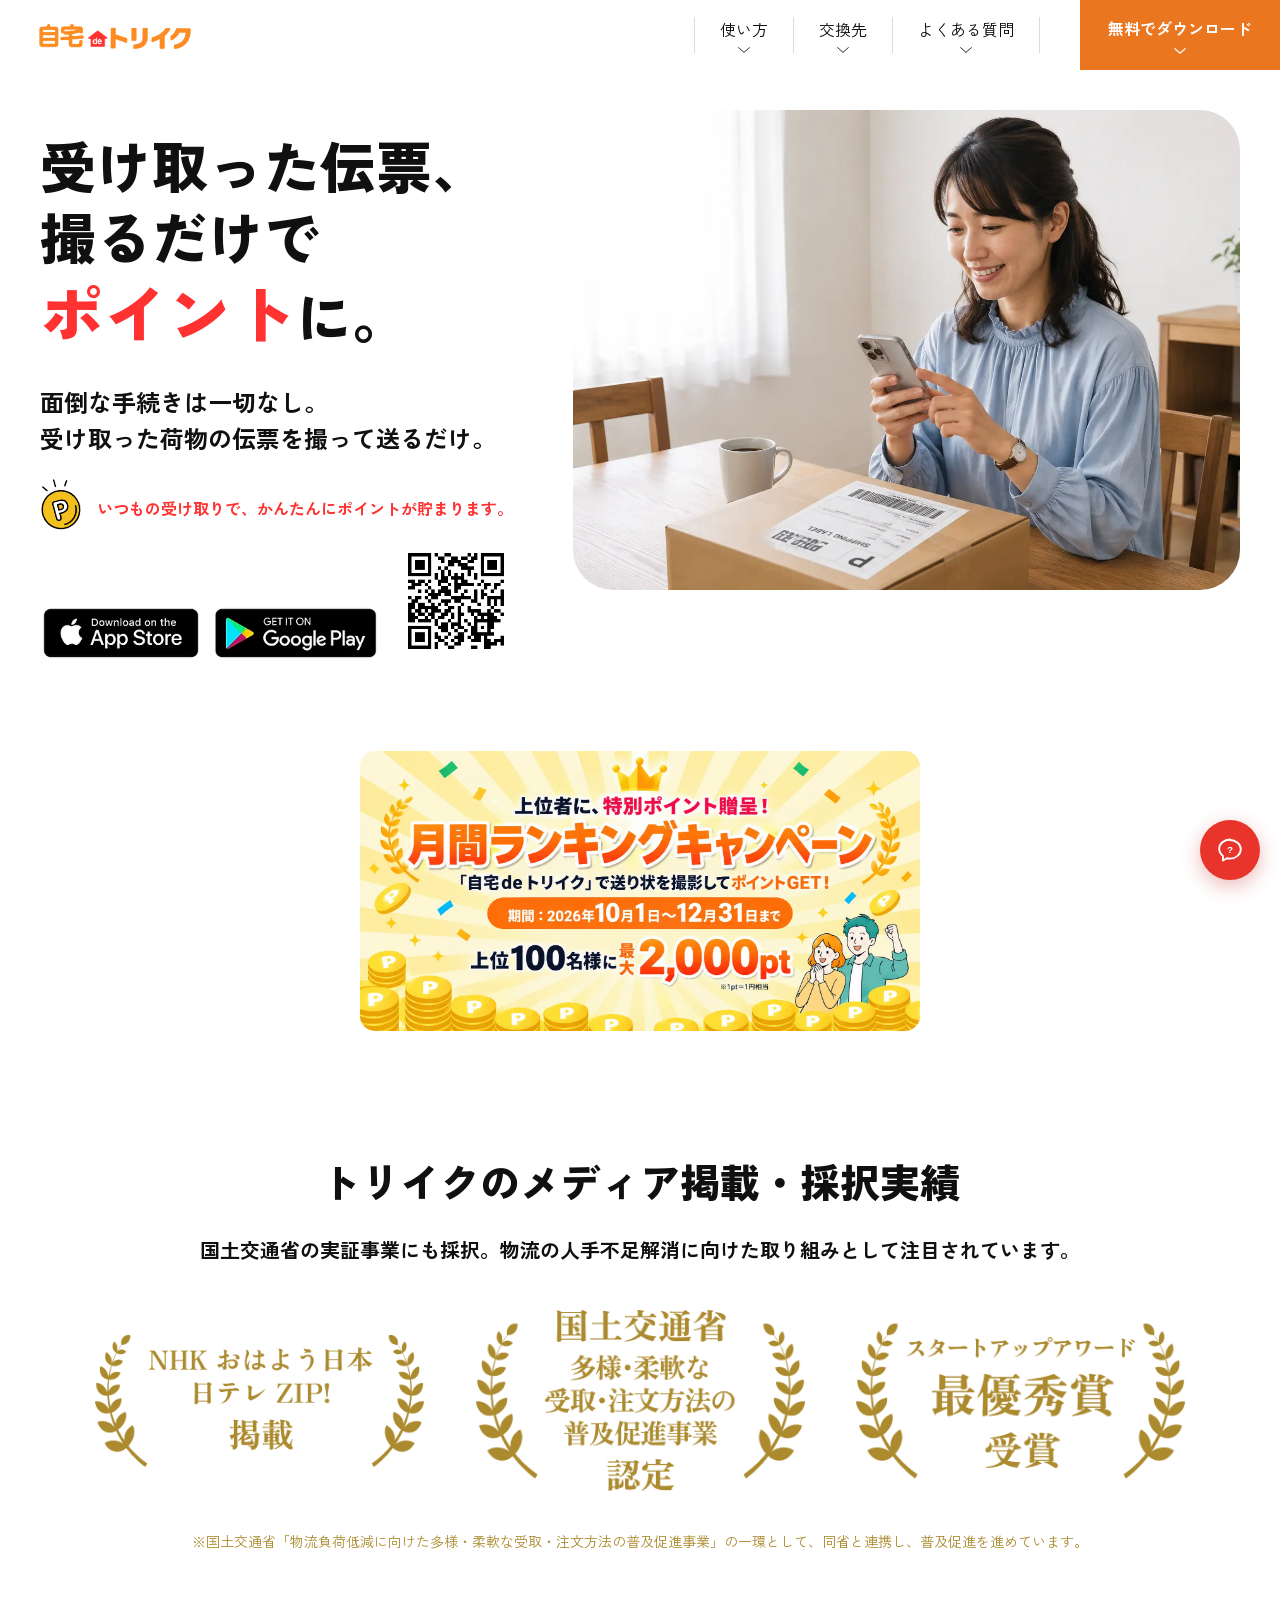
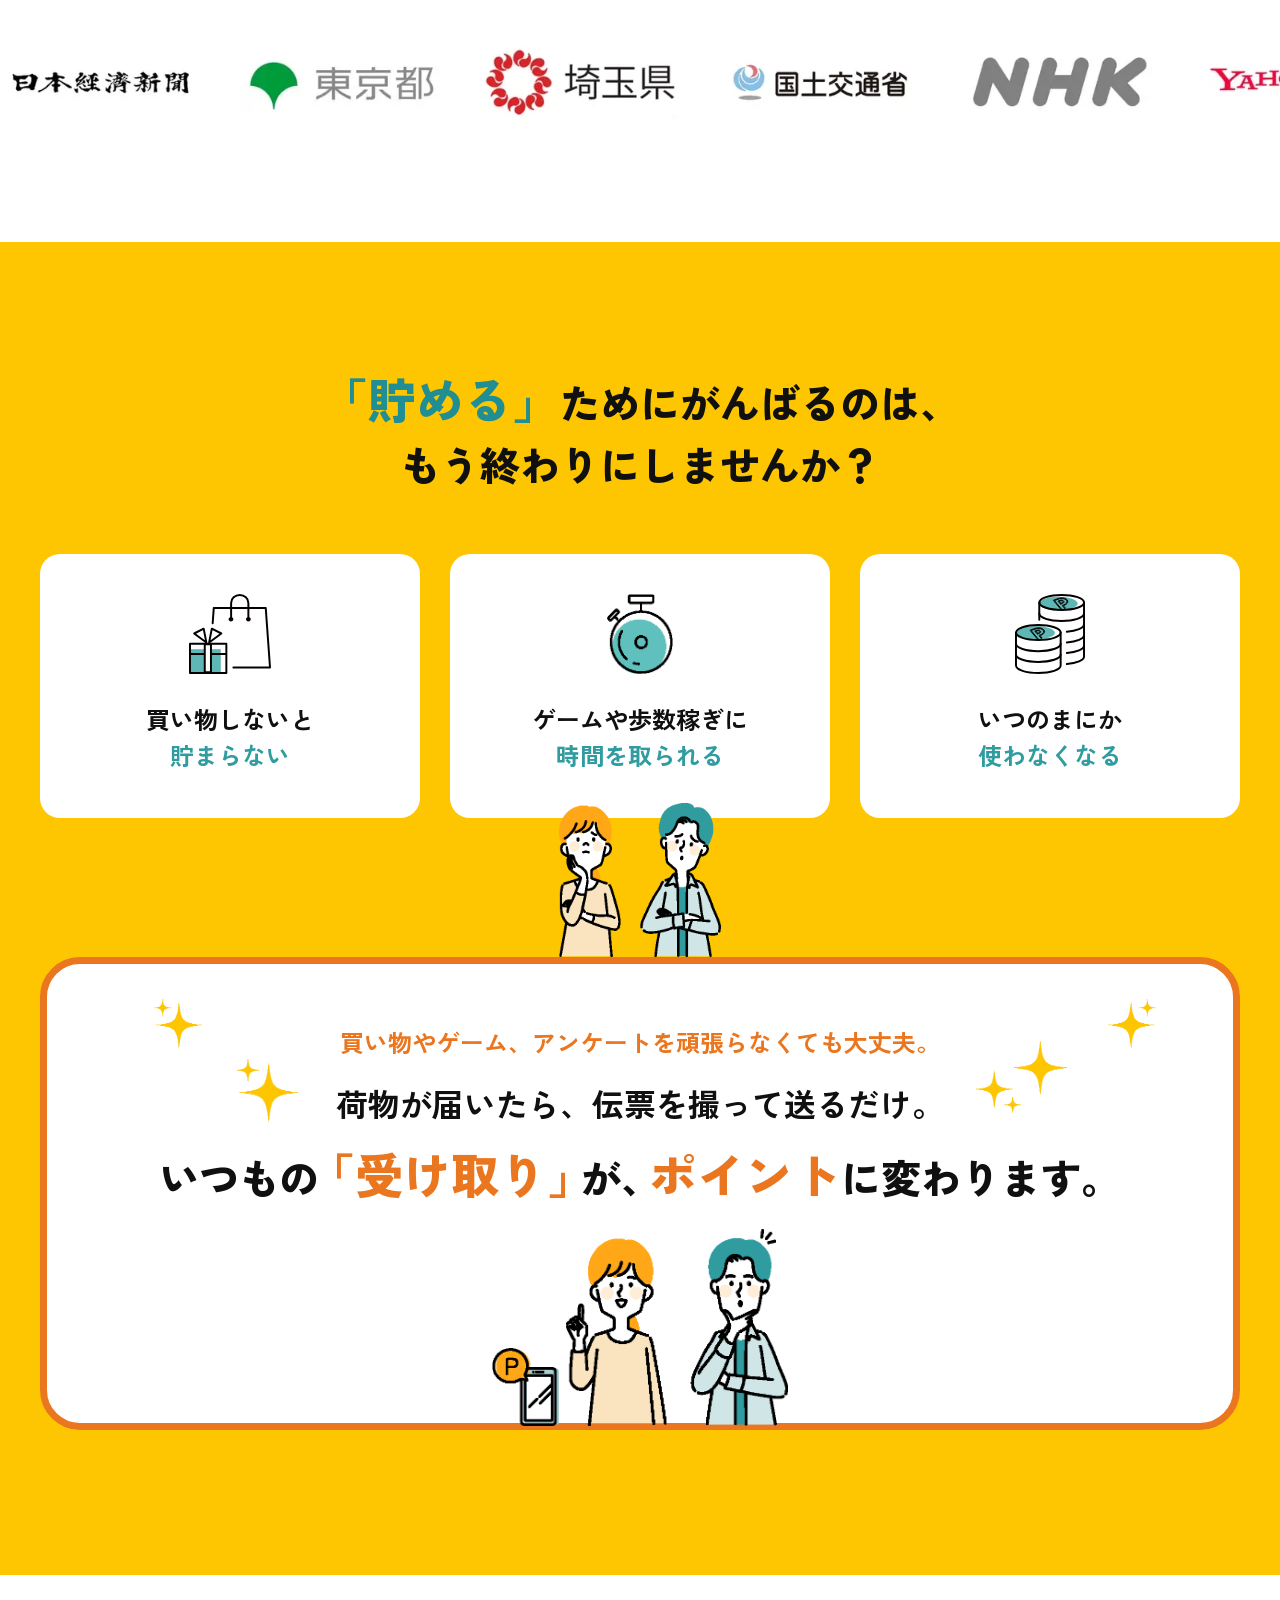
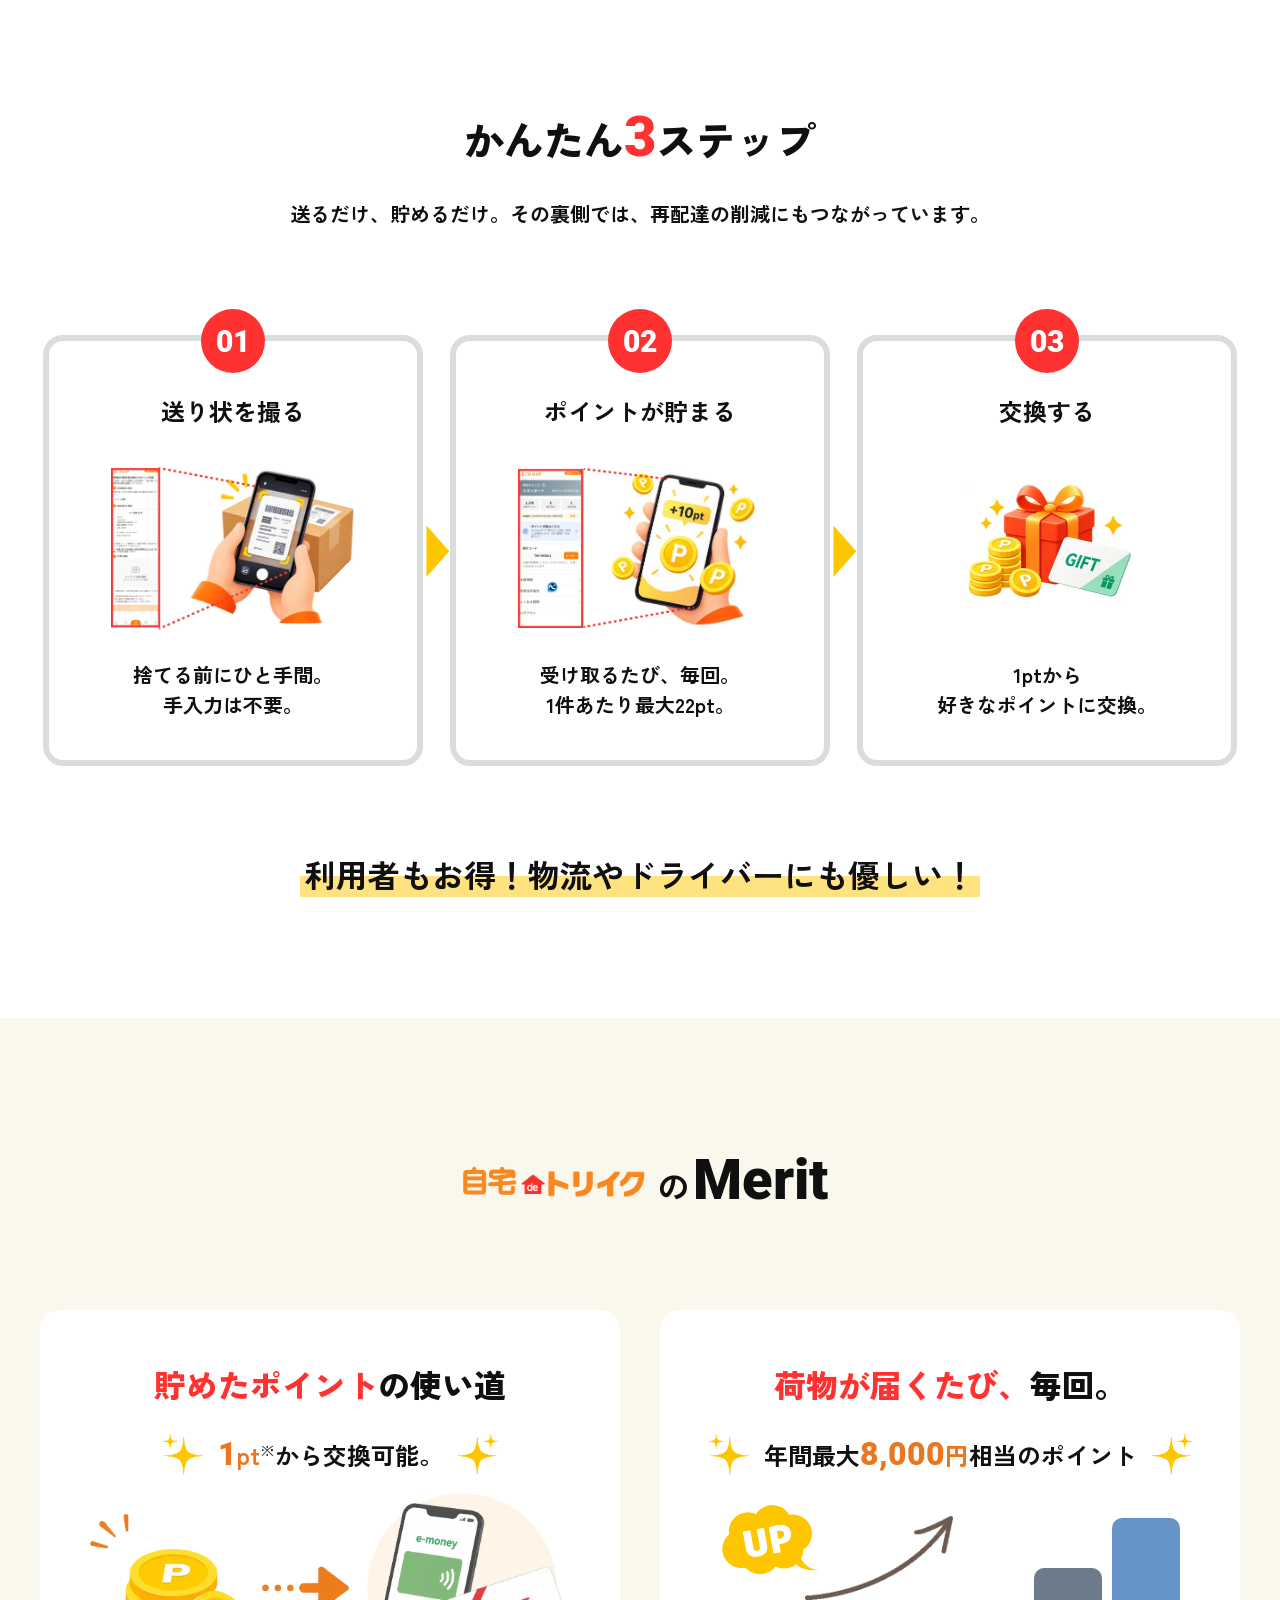
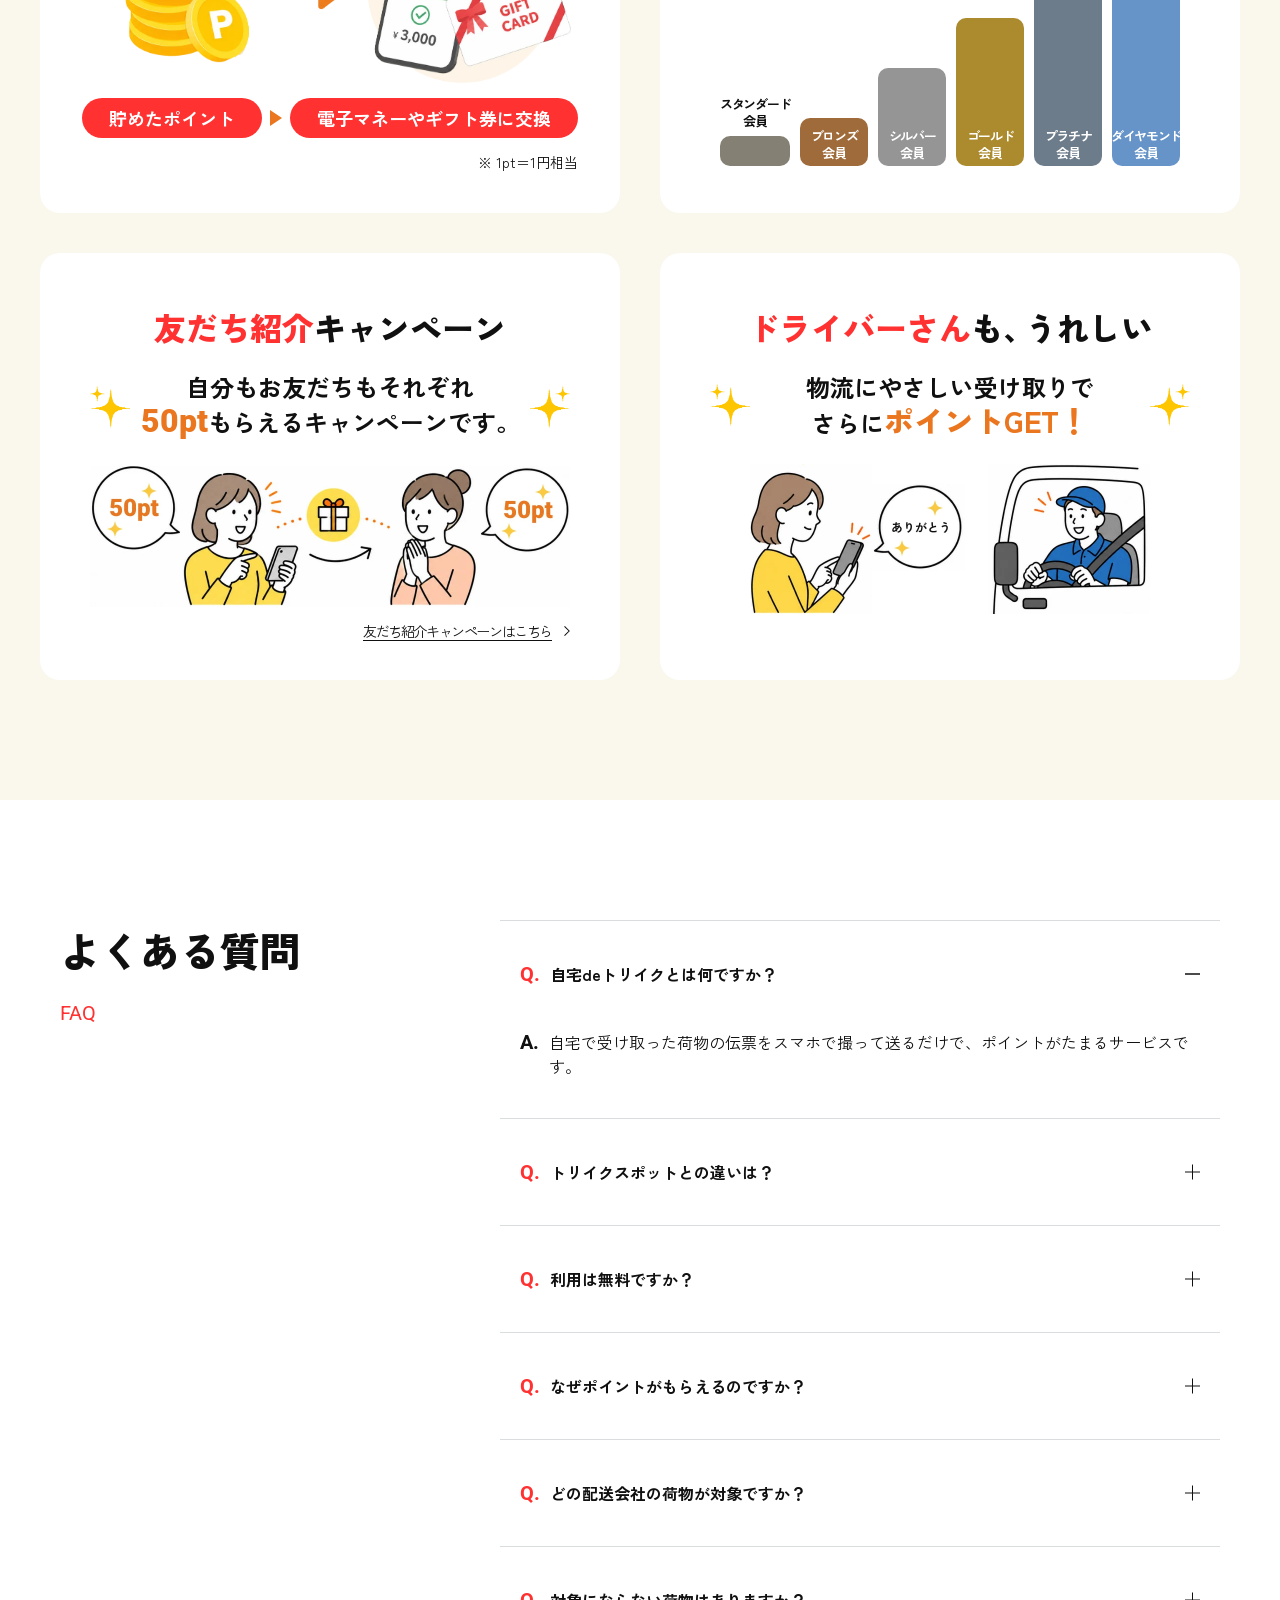
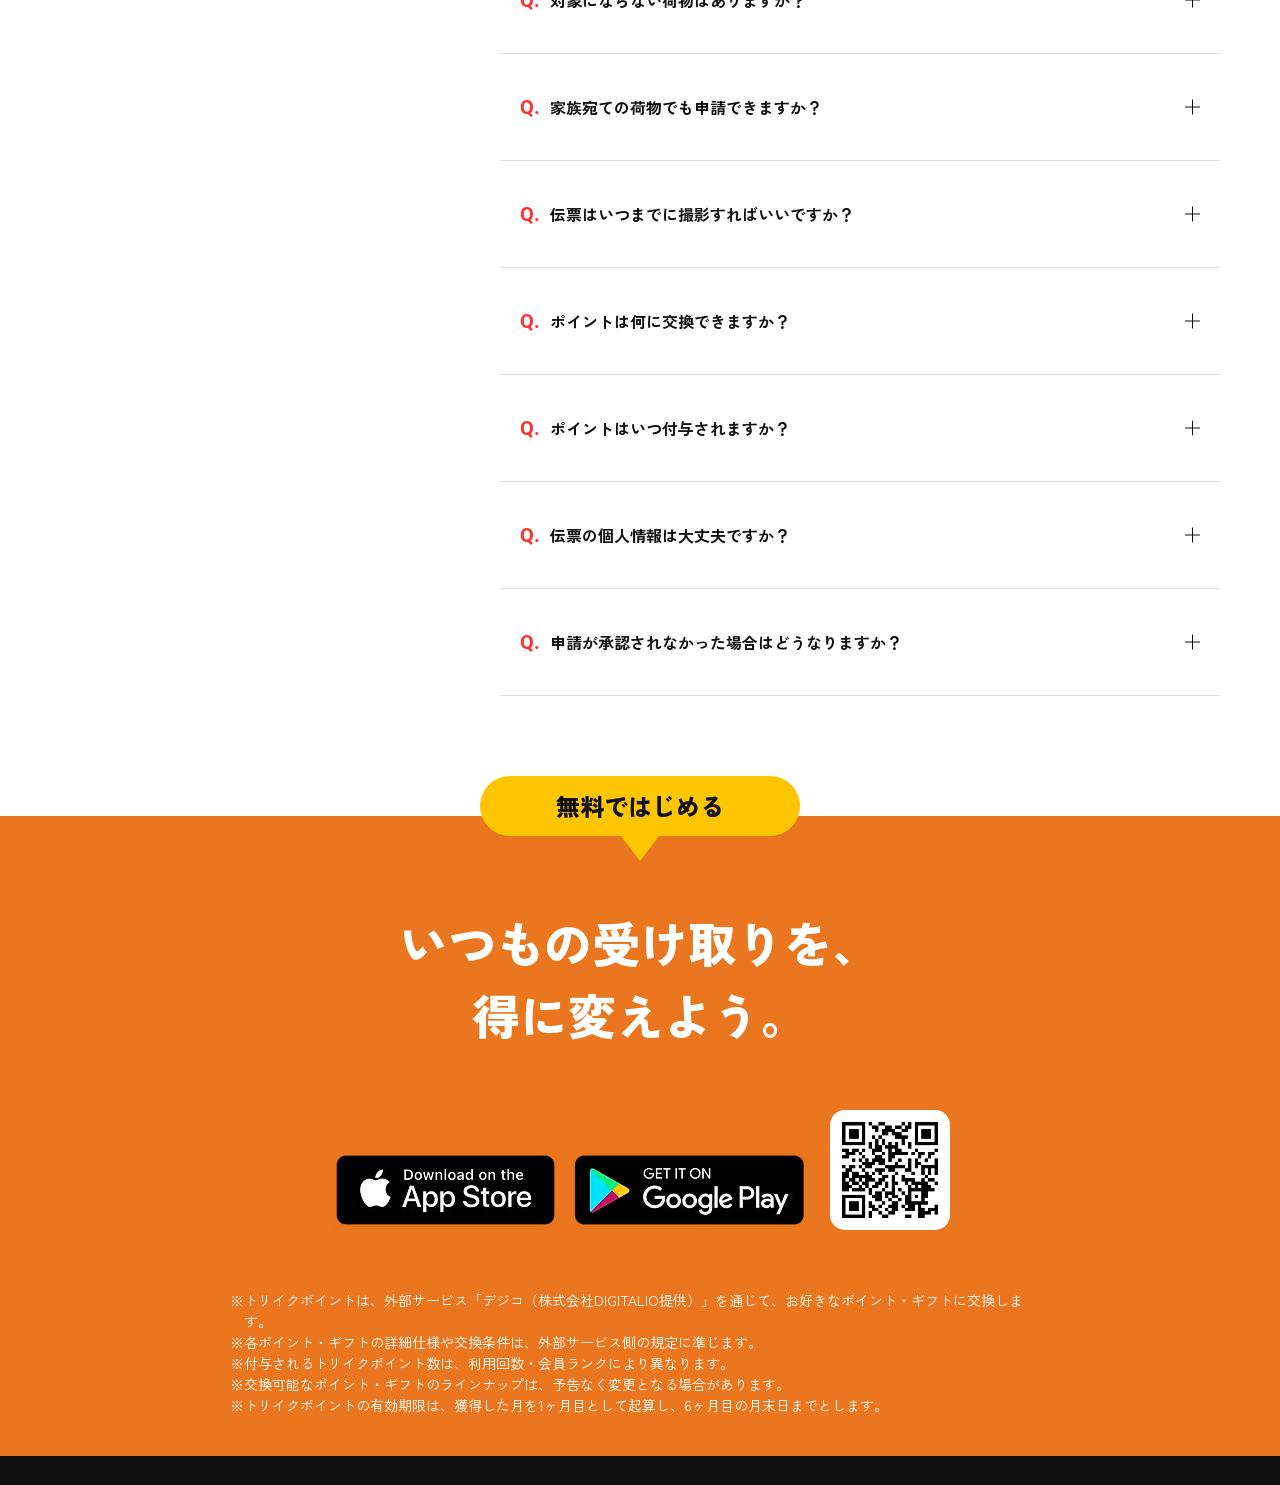
==== 1.html @ 6bec9dad "インフルエンサー施策用にサービスサイトを複製（/home/1〜4、ストアリンクのみ差し替え） - 1.html〜4.html は index.html のコピー - App Store: ct=202" ====
<!DOCTYPE html>
<html lang="ja">
<head>
  <meta charset="UTF-8">
  <meta name="viewport" content="width=device-width, initial-scale=1.0">
  <title>トリイク｜受け取った伝票、撮るだけでポイントに。</title>
  <meta name="description" content="面倒な手続きは一切なし。受け取った荷物の伝票を撮って送るだけで、かんたんにポイントが貯まります。国土交通省の実証事業にも採択された、いつもの受け取りをポイントに変えるサービスです。">
  <link rel="canonical" href="https://toriiku-jp.com/home/">
  <link rel="icon" type="image/webp" href="img/favicon.webp">
  <link rel="apple-touch-icon" href="img/favicon.webp">
  <meta name="theme-color" content="#ea761f">
  <meta property="og:type" content="website">
  <meta property="og:site_name" content="トリイク">
  <meta property="og:locale" content="ja_JP">
  <meta property="og:url" content="https://toriiku-jp.com/home/">
  <meta property="og:title" content="トリイク｜受け取った伝票、撮るだけでポイントに。">
  <meta property="og:description" content="面倒な手続きは一切なし。受け取った荷物の伝票を撮って送るだけで、かんたんにポイントが貯まります。">
  <meta property="og:image" content="https://toriiku-jp.com/home/img/favicon.webp">
  <meta property="og:image:alt" content="トリイク｜受け取った伝票、撮るだけでポイントに。">
  <meta name="twitter:card" content="summary_large_image">
  <meta name="twitter:title" content="トリイク｜受け取った伝票、撮るだけでポイントに。">
  <meta name="twitter:description" content="面倒な手続きは一切なし。受け取った荷物の伝票を撮って送るだけで、かんたんにポイントが貯まります。">
  <meta name="twitter:image" content="https://toriiku-jp.com/home/img/favicon.webp">
  <link rel="preconnect" href="https://fonts.googleapis.com">
  <link rel="preconnect" href="https://fonts.gstatic.com" crossorigin>
  <link href="https://fonts.googleapis.com/css2?family=Zen+Kaku+Gothic+New:wght@400;500;700;900&family=Zen+Antique&family=Roboto:wght@400;700;900&display=swap" rel="stylesheet">
  <link rel="stylesheet" href="css/style.css?v=20260915">

  <!-- Google tag (gtag.js) -->
  <script async src="https://www.googletagmanager.com/gtag/js?id=G-HXXWY95RTQ"></script>
  <script>
    window.dataLayer = window.dataLayer || [];
    function gtag(){dataLayer.push(arguments);}
    gtag('js', new Date());
    gtag('config', 'G-HXXWY95RTQ');
  </script>

  <!-- Microsoft Clarity -->
  <script type="text/javascript">
    (function(c,l,a,r,i,t,y){
        c[a]=c[a]||function(){(c[a].q=c[a].q||[]).push(arguments)};
        t=l.createElement(r);t.async=1;t.src="https://www.clarity.ms/tag/"+i;
        y=l.getElementsByTagName(r)[0];y.parentNode.insertBefore(t,y);
    })(window, document, "clarity", "script", "ylfbpdaoep");
</script>
</head>
<body>
<div class="device">

  <!-- ヘッダー -->
  <header class="header">
    <div class="header__inner">
      <h1 class="header__logo">
        <a href="#"><img src="img/logo.webp" alt="自宅deトリイク" width="168" height="50"></a>
      </h1>
      <nav class="header__nav">
        <ul class="header__menu">
          <li><a href="#steps">使い方<img src="img/chevron-down.svg" alt="" width="12" height="6"></a></li>
          <li><a href="#point">交換先<img src="img/chevron-down.svg" alt="" width="12" height="6"></a></li>
          <li><a href="#faq">よくある質問<img src="img/chevron-down.svg" alt="" width="12" height="6"></a></li>
        </ul>
      </nav>
      <a href="#cta" class="header__dl">
        <span>無料でダウンロード</span>
        <img src="img/arrow-down.svg" alt="" width="12" height="6">
      </a>
    </div>
  </header>

  <main>
    <!-- メインビジュアル -->
    <section class="hero">
      <div class="hero__content">
        <p class="hero__title">
          <span class="hero__title-line">受け取った伝票、</span>
          <span class="hero__title-line">撮るだけで</span><span class="hero__title-line"><em>ポイント</em>に。</span>
        </p>
        <p class="hero__desc">面倒な手続きは一切なし。<br>受け取った荷物の伝票を撮って送るだけ。</p>
        <p class="hero__note">
          <img src="img/deco-denpyo.webp" alt="" class="hero__note-icon" width="39" height="50">
          いつもの受け取りで、<br class="sp-only">かんたんにポイントが貯まります。
        </p>
        <p class="hero__cta-sp">無料ではじめる</p>
        <div class="hero__badges">
          <a href="https://apps.apple.com/app/apple-store/id6785268481?pt=129075299&amp;ct=202609_12&amp;mt=8" target="_blank" rel="noopener"><img src="img/badge-appstore.webp" alt="Download on the App Store" width="171" height="60"></a>
          <a href="https://play.google.com/store/apps/details?id=com.toriiku.app&amp;utm_source=ctd&amp;utm_medium=flyer&amp;utm_campaign=202609_12" target="_blank" rel="noopener"><img src="img/badge-googleplay.webp" alt="GET IT ON Google Play" width="177" height="60"></a>
          <div class="hero__qr">
            <img src="img/qr.webp" alt="アプリダウンロード用QRコード" width="100" height="100">
          </div>
        </div>
      </div>
      <div class="hero__image">
        <img src="img/hero.webp" alt="荷物を受け取りスマホで伝票を撮影する女性">
      </div>
    </section>

    <!-- メディア掲載・採択実績 -->
    <section class="media">
      <div class="media__banners">
        <a href="https://toriiku-cp.com/" target="_blank" rel="noopener" class="media__banner">
          <img src="img/banner-cp2.webp?v=20261002" alt="月間ランキングキャンペーン 「自宅deトリイク」で送り状を撮影してポイントGET！ 上位100名様に最大2,000pt 期間：2026年10月1日〜12月31日まで" width="560" height="280">
        </a>
      </div>

      <h2 class="media__title">トリイクの<br class="sp-only">メディア掲載・採択実績</h2>
      <p class="media__lead">国土交通省の実証事業にも採択。<br class="sp-only">物流の人手不足解消に向けた取り組みとして<br class="sp-only">注目されています。</p>
      <div class="media__awards">
        <picture class="award-img award-img--nhk">
          <source media="(max-width: 1099px)" srcset="img/award-sp-nhk.webp">
          <img loading="lazy" decoding="async" src="img/award-pc-nhk.webp" alt="NHK おはよう日本・日テレ ZIP! 掲載" width="329" height="120">
        </picture>
        <picture class="award-img award-img--mlit">
          <source media="(max-width: 1099px)" srcset="img/award-sp-mlit.webp">
          <img loading="lazy" decoding="async" src="img/award-pc-mlit.webp" alt="国土交通省 多様・柔軟な受取・注文方法の普及促進事業 認定" width="329" height="131">
        </picture>
        <picture class="award-img award-img--startup">
          <source media="(max-width: 1099px)" srcset="img/award-sp-startup.webp">
          <img loading="lazy" decoding="async" src="img/award-pc-startup.webp" alt="スタートアップアワード 最優秀賞 受賞" width="329" height="120">
        </picture>
      </div>
      <p class="media__caption">※国土交通省「物流負荷低減に向けた多様・柔軟な<br class="sp-only">受取・注文方法の普及促進事業」の一環として、<br class="sp-only">同省と連携し、普及促進を進めています。</p>
      <div class="media__marquee">
        <ul class="media__logos">
          <li><img loading="lazy" decoding="async" src="img/media-lp.webp" alt="メディアロゴ" width="200" height="120"></li>
          <li><img loading="lazy" decoding="async" src="img/media-1.webp" alt="メディアロゴ" width="200" height="120"></li>
          <li><img loading="lazy" decoding="async" src="img/media-2.webp" alt="メディアロゴ" width="200" height="120"></li>
          <li><img loading="lazy" decoding="async" src="img/media-4.webp" alt="メディアロゴ" width="200" height="120"></li>
          <li><img loading="lazy" decoding="async" src="img/media-8.webp" alt="メディアロゴ" width="200" height="120"></li>
          <li><img loading="lazy" decoding="async" src="img/media-9.webp" alt="メディアロゴ" width="200" height="120"></li>
          <li><img loading="lazy" decoding="async" src="img/media-10.webp" alt="メディアロゴ" width="200" height="120"></li>
          <li aria-hidden="true"><img loading="lazy" decoding="async" src="img/media-lp.webp" alt="" width="200" height="120"></li>
          <li aria-hidden="true"><img loading="lazy" decoding="async" src="img/media-1.webp" alt="" width="200" height="120"></li>
          <li aria-hidden="true"><img loading="lazy" decoding="async" src="img/media-2.webp" alt="" width="200" height="120"></li>
          <li aria-hidden="true"><img loading="lazy" decoding="async" src="img/media-4.webp" alt="" width="200" height="120"></li>
          <li aria-hidden="true"><img loading="lazy" decoding="async" src="img/media-8.webp" alt="" width="200" height="120"></li>
          <li aria-hidden="true"><img loading="lazy" decoding="async" src="img/media-9.webp" alt="" width="200" height="120"></li>
          <li aria-hidden="true"><img loading="lazy" decoding="async" src="img/media-10.webp" alt="" width="200" height="120"></li>
        </ul>
      </div>
    </section>

    <!-- 課題提起 -->
    <section class="problem">
      <h2 class="problem__title"><em>「貯める」</em>ために<br class="sp-only">がんばるのは、<br>もう終わりにしませんか？</h2>
      <div class="problem__cards">
        <div class="problem-card">
          <div class="problem-card__icon"><img loading="lazy" decoding="async" src="img/icon-shopping.svg" alt="" width="81" height="79"></div>
          <p class="problem-card__text">買い物しないと<br><em>貯まらない</em></p>
        </div>
        <div class="problem-card">
          <div class="problem-card__icon"><img loading="lazy" decoding="async" src="img/icon-timer.webp" alt="" width="67" height="80"></div>
          <p class="problem-card__text">ゲームや歩数稼ぎに<br><em>時間を取られる</em></p>
        </div>
        <div class="problem-card">
          <div class="problem-card__icon"><img loading="lazy" decoding="async" src="img/icon-coins.svg" alt="" width="69" height="79"></div>
          <p class="problem-card__text">いつのまにか<br class="pc-only"><em>使わなくなる</em></p>
        </div>
      </div>
      <div class="problem__deco"><img loading="lazy" decoding="async" src="img/deco-phone.webp" alt="" width="162" height="135"></div>
      <div class="problem__answer">
        <img loading="lazy" decoding="async" src="img/sparkle-1.webp" alt="" class="problem__sparkle problem__sparkle--tl" width="48" height="49">
        <img loading="lazy" decoding="async" src="img/sparkle-1.webp" alt="" class="problem__sparkle problem__sparkle--tr" width="48" height="49">
        <img loading="lazy" decoding="async" src="img/sparkle-1.webp" alt="" class="problem__sparkle problem__sparkle--bl" width="61" height="63">
        <img loading="lazy" decoding="async" src="img/sparkle-2.webp" alt="" class="problem__sparkle problem__sparkle--br" width="91" height="72">
        <p class="problem__answer-lead">買い物やゲーム、アンケートを<br class="sp-only">頑張らなくても大丈夫。</p>
        <p class="problem__answer-sub">荷物が届いたら、<br class="sp-only">伝票を撮って送るだけ。</p>
        <p class="problem__answer-main">いつも<span class="tight">の</span><em>「受け取り<span class="tight">」</span></em>が<span class="tight">、</span><br class="sp-only"><em>ポイント</em>に変わります。</p>
        <div class="problem__answer-chars">
          <img loading="lazy" decoding="async" src="img/char-small.webp" alt="" width="67" height="79">
          <img loading="lazy" decoding="async" src="img/char-couple.webp" alt="スマホでポイントを確認する二人" width="222" height="180">
        </div>
      </div>
    </section>

    <!-- かんたん3ステップ -->
    <section class="steps" id="steps">
      <h2 class="steps__title">かんたん<em>3</em>ステップ</h2>
      <p class="steps__lead">送るだけ、貯めるだけ。<br class="sp-only">その裏側では、再配達の削減にもつながっています。</p>
      <div class="steps__list">
        <div class="step">
          <div class="step__num"><img loading="lazy" decoding="async" src="img/step-circle.svg" alt="" width="64" height="64"><span>01</span></div>
          <h3 class="step__title">送り状を撮る</h3>
          <div class="step__visual">
            <img loading="lazy" decoding="async" src="img/step-visual-1.webp" alt="送り状をスマホで撮影し、伝票提出画面へ送信" width="245" height="163">
          </div>
          <p class="step__caption">捨てる前にひと手間。<br class="pc-only">手入力は不要。</p>
        </div>
        <div class="steps__arrow"><img loading="lazy" decoding="async" src="img/arrow-tri-1.svg" alt="" width="60" height="30"></div>
        <div class="step">
          <div class="step__num"><img loading="lazy" decoding="async" src="img/step-circle.svg" alt="" width="64" height="64"><span>02</span></div>
          <h3 class="step__title">ポイントが貯まる</h3>
          <div class="step__visual">
            <img loading="lazy" decoding="async" src="img/step-visual-2.webp" alt="マイページでポイントが貯まるアプリ画面" width="245" height="160">
          </div>
          <p class="step__caption">受け取るたび、毎回。<br class="pc-only">1件あたり最大22pt。</p>
        </div>
        <div class="steps__arrow"><img loading="lazy" decoding="async" src="img/arrow-tri-2.svg" alt="" width="60" height="30"></div>
        <div class="step">
          <div class="step__num"><img loading="lazy" decoding="async" src="img/step-circle.svg" alt="" width="64" height="64"><span>03</span></div>
          <h3 class="step__title">交換する</h3>
          <div class="step__visual">
            <img loading="lazy" decoding="async" src="img/step-visual-3.webp" alt="ギフトやポイントに交換" width="169" height="160">
          </div>
          <p class="step__caption">1ptから<br class="pc-only">好きなポイントに交換。</p>
        </div>
      </div>
      <p class="steps__message"><span class="marker">利用者もお得！<br class="sp-only">物流やドライバーにも優しい！</span></p>
    </section>

    <!-- Merit -->
    <section class="merit" id="point">
      <h2 class="merit__title">
        <img loading="lazy" decoding="async" src="img/logo.webp" alt="自宅deトリイク" class="merit__logo">
        <span class="merit__no">の</span>
        <span class="merit__en">Merit</span>
      </h2>
      <div class="merit__cards">
        <div class="merit-card merit-card--use">
          <h3 class="merit-card__title"><span class="merit-card__em">貯めたポイント</span>の使い道</h3>
          <p class="merit-card__sub">
            <img loading="lazy" decoding="async" src="img/sparkle-1.webp" alt="" class="merit-card__sparkle" width="40" height="41">
            <span class="merit-card__sub-text"><span class="merit-card__key"><span class="num">1</span>pt</span><sup>※</sup>から交換可能。</span>
            <img loading="lazy" decoding="async" src="img/sparkle-1.webp" alt="" class="merit-card__sparkle merit-card__sparkle--flip" width="40" height="41">
          </p>
          <div class="merit-card__exchange"><img loading="lazy" decoding="async" src="img/point-exchange.webp" alt="貯めたポイントを各種ポイント・ギフトに交換"></div>
          <div class="merit-card__flow-wrap">
            <div class="merit-card__flow">
              <span class="merit-card__pill">貯めたポイント</span>
              <span class="merit-card__tri" aria-hidden="true"></span>
              <span class="merit-card__pill">電子マネーやギフト券に交換</span>
            </div>
            <p class="merit-card__note">※ 1pt＝1円相当</p>
          </div>
        </div>
        <div class="merit-card merit-card--rank">
          <h3 class="merit-card__title"><span class="merit-card__em">荷物が届くたび、</span>毎回。</h3>
          <p class="merit-card__sub">
            <img loading="lazy" decoding="async" src="img/sparkle-1.webp" alt="" class="merit-card__sparkle" width="40" height="41">
            <span class="merit-card__sub-text">年間<span class="merit-card__max">最大</span><span class="merit-card__key"><span class="num">8,000</span>円</span><br class="sp-only">相当のポイント</span>
            <img loading="lazy" decoding="async" src="img/sparkle-1.webp" alt="" class="merit-card__sparkle merit-card__sparkle--flip" width="40" height="41">
          </p>
          <div class="merit-card__chart">
            <img loading="lazy" decoding="async" src="img/merit-up.webp" alt="ポイントアップ" class="merit-card__up" width="98" height="72">
            <img loading="lazy" decoding="async" src="img/merit-arrow.webp" alt="" class="merit-card__uparrow" width="148" height="83">
            <div class="chart">
              <div class="chart__col">
                <span class="chart__label chart__label--out">スタンダード<br>会員</span>
                <div class="chart__bar" style="--h:1.875rem; --c:#858074;"></div>
              </div>
              <div class="chart__col">
                <div class="chart__bar" style="--h:3rem; --c:#9f6b3a;"><span class="chart__label">ブロンズ<br>会員</span></div>
              </div>
              <div class="chart__col">
                <div class="chart__bar" style="--h:6.125rem; --c:#959595;"><span class="chart__label">シルバー<br>会員</span></div>
              </div>
              <div class="chart__col">
                <div class="chart__bar" style="--h:9.25rem; --c:#ac8a2e;"><span class="chart__label">ゴールド<br>会員</span></div>
              </div>
              <div class="chart__col">
                <div class="chart__bar" style="--h:12.375rem; --c:#6d7c8a;"><span class="chart__label">プラチナ<br>会員</span></div>
              </div>
              <div class="chart__col">
                <div class="chart__bar" style="--h:15.5rem; --c:#6693c8;"><span class="chart__label">ダイヤ<br class="sp-only">モンド<br>会員</span></div>
              </div>
            </div>
          </div>
        </div>
        <div class="merit-card merit-card--friend" id="friend">
          <h3 class="merit-card__title"><span class="merit-card__em">友だち紹介</span>キャンペーン</h3>
          <p class="merit-card__sub merit-card__sub--lines">
            <img loading="lazy" decoding="async" src="img/sparkle-1.webp" alt="" class="merit-card__sparkle" width="40" height="41">
            <span class="merit-card__sub-text">自分もお友だちもそれぞれ<br><span class="merit-card__key num">50pt</span>もらえる<br class="sp-only">キャンペーンです。</span>
            <img loading="lazy" decoding="async" src="img/sparkle-1.webp" alt="" class="merit-card__sparkle merit-card__sparkle--flip" width="40" height="41">
          </p>
          <div class="merit-card__visual merit-card__visual--friend">
            <img loading="lazy" decoding="async" src="img/merit-friend.webp" alt="紹介した人も紹介された友だちも、それぞれ50ptもらえる" width="480" height="141">
          </div>
          <a href="https://toriiku-jp.com/home/friend.html" class="merit-card__link" target="_blank" rel="noopener">友だち紹介キャンペーンはこちら<img src="img/chevron-right.svg" alt="" class="merit-card__link-icon" width="6" height="10"></a>
        </div>
        <div class="merit-card merit-card--driver">
          <h3 class="merit-card__title"><span class="merit-card__em">ドライバーさん</span>も<span class="merit-card__tight">、</span>うれしい</h3>
          <p class="merit-card__sub merit-card__sub--lines">
            <img loading="lazy" decoding="async" src="img/sparkle-1.webp" alt="" class="merit-card__sparkle" width="40" height="41">
            <span class="merit-card__sub-text">物流にやさしい受け取りで<br>さらに<span class="merit-card__strong">ポイントGET！</span></span>
            <img loading="lazy" decoding="async" src="img/sparkle-1.webp" alt="" class="merit-card__sparkle merit-card__sparkle--flip" width="40" height="41">
          </p>
          <div class="merit-card__visual merit-card__visual--driver">
            <img loading="lazy" decoding="async" src="img/merit-driver-user.webp" alt="スマホで受け取り方法を選ぶ利用者" class="merit-card__driver-user" width="122" height="150">
            <img loading="lazy" decoding="async" src="img/merit-driver-thanks.webp" alt="ありがとう" class="merit-card__driver-thanks" width="94" height="87">
            <img loading="lazy" decoding="async" src="img/merit-driver.webp" alt="トラックを運転する笑顔のドライバー" class="merit-card__driver-truck" width="162" height="150">
          </div>
        </div>
      </div>
    </section>

    <!-- よくある質問 -->
    <section class="faq" id="faq">
      <div class="faq__inner">
        <div class="faq__heading">
          <h2 class="faq__title">よくある質問</h2>
          <p class="faq__en">FAQ</p>
        </div>
        <div class="faq__list">
          <div class="faq-item is-open">
            <button type="button" class="faq-item__q" aria-expanded="true">
              <span class="faq-item__mark">Q.</span>
              <span class="faq-item__text">自宅deトリイクとは何ですか？</span>
              <span class="faq-item__toggle" aria-hidden="true"></span>
            </button>
            <div class="faq-item__a">
              <div class="faq-item__a-inner">
                <span class="faq-item__mark faq-item__mark--a">A.</span>
                <p>自宅で受け取った荷物の伝票をスマホで撮って送るだけで、ポイントがたまるサービスです。</p>
              </div>
            </div>
          </div>
          <div class="faq-item">
            <button type="button" class="faq-item__q" aria-expanded="false">
              <span class="faq-item__mark">Q.</span>
              <span class="faq-item__text">トリイクスポットとの違いは？</span>
              <span class="faq-item__toggle" aria-hidden="true"></span>
            </button>
            <div class="faq-item__a">
              <div class="faq-item__a-inner">
                <span class="faq-item__mark faq-item__mark--a">A.</span>
                <p>トリイクスポットは指定の拠点で荷物を受け取るサービス、自宅deトリイクはご自宅で受け取ればOKのサービスです。</p>
              </div>
            </div>
          </div>
          <div class="faq-item">
            <button type="button" class="faq-item__q" aria-expanded="false">
              <span class="faq-item__mark">Q.</span>
              <span class="faq-item__text">利用は無料ですか？</span>
              <span class="faq-item__toggle" aria-hidden="true"></span>
            </button>
            <div class="faq-item__a">
              <div class="faq-item__a-inner">
                <span class="faq-item__mark faq-item__mark--a">A.</span>
                <p>無料でご利用いただけます（通信費のみお客様のご負担となります）。</p>
              </div>
            </div>
          </div>
          <div class="faq-item">
            <button type="button" class="faq-item__q" aria-expanded="false">
              <span class="faq-item__mark">Q.</span>
              <span class="faq-item__text">なぜポイントがもらえるのですか？</span>
              <span class="faq-item__toggle" aria-hidden="true"></span>
            </button>
            <div class="faq-item__a">
              <div class="faq-item__a-inner">
                <span class="faq-item__mark faq-item__mark--a">A.</span>
                <p>国土交通省採択事業「物流負荷低減に向けた多様・柔軟な受取り方法普及促進事業」の一環として、物流の負荷低減にご協力いただいたお礼にポイントを還元しています。</p>
              </div>
            </div>
          </div>
          <div class="faq-item">
            <button type="button" class="faq-item__q" aria-expanded="false">
              <span class="faq-item__mark">Q.</span>
              <span class="faq-item__text">どの配送会社の荷物が対象ですか？</span>
              <span class="faq-item__toggle" aria-hidden="true"></span>
            </button>
            <div class="faq-item__a">
              <div class="faq-item__a-inner">
                <span class="faq-item__mark faq-item__mark--a">A.</span>
                <p>すべての配送会社の荷物が対象です。</p>
              </div>
            </div>
          </div>
          <div class="faq-item">
            <button type="button" class="faq-item__q" aria-expanded="false">
              <span class="faq-item__mark">Q.</span>
              <span class="faq-item__text">対象にならない荷物はありますか？</span>
              <span class="faq-item__toggle" aria-hidden="true"></span>
            </button>
            <div class="faq-item__a">
              <div class="faq-item__a-inner">
                <span class="faq-item__mark faq-item__mark--a">A.</span>
                <p>書状・はがき・小包などの「郵便物」は対象外です。<br>ポスト投函の「宅配便（ネコポスなど）荷物」で伝票が貼付されているものであれば、ご提出いただけます。<br>（伝票（送り状・宛名ラベル）がお手元に残らないものも、対象外です。）</p>
              </div>
            </div>
          </div>
          <div class="faq-item">
            <button type="button" class="faq-item__q" aria-expanded="false">
              <span class="faq-item__mark">Q.</span>
              <span class="faq-item__text">家族宛ての荷物でも申請できますか？</span>
              <span class="faq-item__toggle" aria-hidden="true"></span>
            </button>
            <div class="faq-item__a">
              <div class="faq-item__a-inner">
                <span class="faq-item__mark faq-item__mark--a">A.</span>
                <p>できません。提出いただいた伝票とご登録の会員情報を照合してポイントを付与するため、ご本人宛の荷物が対象です。</p>
              </div>
            </div>
          </div>
          <div class="faq-item">
            <button type="button" class="faq-item__q" aria-expanded="false">
              <span class="faq-item__mark">Q.</span>
              <span class="faq-item__text">伝票はいつまでに撮影すればいいですか？</span>
              <span class="faq-item__toggle" aria-hidden="true"></span>
            </button>
            <div class="faq-item__a">
              <div class="faq-item__a-inner">
                <span class="faq-item__mark faq-item__mark--a">A.</span>
                <p>荷物を受け取ったその日のうちに撮影・ご提出ください。</p>
              </div>
            </div>
          </div>
          <div class="faq-item">
            <button type="button" class="faq-item__q" aria-expanded="false">
              <span class="faq-item__mark">Q.</span>
              <span class="faq-item__text">ポイントは何に交換できますか？</span>
              <span class="faq-item__toggle" aria-hidden="true"></span>
            </button>
            <div class="faq-item__a">
              <div class="faq-item__a-inner">
                <span class="faq-item__mark faq-item__mark--a">A.</span>
                <p>日本国内の主要なポイント・ギフト券に交換できます。詳細は会員登録後のポイント画面でご確認できます。</p>
                <p class="faq-item__link"><a href="https://toriiku-jp.com/home/home_point.html">ポイントの詳細はこちら</a></p>
              </div>
            </div>
          </div>
          <div class="faq-item">
            <button type="button" class="faq-item__q" aria-expanded="false">
              <span class="faq-item__mark">Q.</span>
              <span class="faq-item__text">ポイントはいつ付与されますか？</span>
              <span class="faq-item__toggle" aria-hidden="true"></span>
            </button>
            <div class="faq-item__a">
              <div class="faq-item__a-inner">
                <span class="faq-item__mark faq-item__mark--a">A.</span>
                <p>ご利用受付から原則72時間以内に確定します。</p>
                <p class="faq-item__link"><a href="https://toriiku-jp.com/home/home_point.html">ポイントの詳細はこちら</a></p>
              </div>
            </div>
          </div>
          <div class="faq-item">
            <button type="button" class="faq-item__q" aria-expanded="false">
              <span class="faq-item__mark">Q.</span>
              <span class="faq-item__text">伝票の個人情報は大丈夫ですか？</span>
              <span class="faq-item__toggle" aria-hidden="true"></span>
            </button>
            <div class="faq-item__a">
              <div class="faq-item__a-inner">
                <span class="faq-item__mark faq-item__mark--a">A.</span>
                <p>提出いただいた伝票は、ご登録情報との照合およびポイント付与の確認のみに使用します。それ以外の目的では利用しません。詳しくは<a href="https://everywill-jp.com/privacy/" target="_blank" rel="noopener">プライバシーポリシー</a>をご覧ください。</p>
              </div>
            </div>
          </div>
          <div class="faq-item">
            <button type="button" class="faq-item__q" aria-expanded="false">
              <span class="faq-item__mark">Q.</span>
              <span class="faq-item__text">申請が承認されなかった場合はどうなりますか？</span>
              <span class="faq-item__toggle" aria-hidden="true"></span>
            </button>
            <div class="faq-item__a">
              <div class="faq-item__a-inner">
                <span class="faq-item__mark faq-item__mark--a">A.</span>
                <p>画像が不鮮明・情報が不足している場合は、LINEで再提出のご案内をお送りします。あらためてご提出いただければポイント付与の対象となります。</p>
              </div>
            </div>
          </div>
        </div>
      </div>
    </section>

    <!-- CTA -->
    <section class="cta" id="cta">
      <p class="cta__btn">無料ではじめる</p>
      <img loading="lazy" decoding="async" src="img/triangle-down.svg" alt="" class="cta__tri" width="40" height="30">
      <h2 class="cta__title">いつもの受け取りを、<br>得に変えよう。</h2>
      <div class="cta__badges">
        <a href="https://apps.apple.com/app/apple-store/id6785268481?pt=129075299&amp;ct=202609_12&amp;mt=8" target="_blank" rel="noopener"><img loading="lazy" decoding="async" src="img/badge-appstore.webp" alt="Download on the App Store" width="229" height="80"></a>
        <a href="https://play.google.com/store/apps/details?id=com.toriiku.app&amp;utm_source=ctd&amp;utm_medium=flyer&amp;utm_campaign=202609_12" target="_blank" rel="noopener"><img loading="lazy" decoding="async" src="img/badge-googleplay.webp" alt="GET IT ON Google Play" width="238" height="80"></a>
        <div class="cta__qr">
          <img loading="lazy" decoding="async" src="img/qr.webp" alt="アプリダウンロード用QRコード" width="100" height="100">
        </div>
      </div>
      <ul class="cta__notes">
        <li>※トリイクポイントは、外部サービス「デジコ（株式会社DIGITALIO提供）」を通じて、お好きなポイント・ギフトに交換します。</li>
        <li>※各ポイント・ギフトの詳細仕様や交換条件は、外部サービス側の規定に準じます。</li>
        <li>※付与されるトリイクポイント数は、利用回数・会員ランクにより異なります。</li>
        <li>※交換可能なポイント・ギフトのラインナップは、予告なく変更となる場合があります。</li>
        <li>※トリイクポイントの有効期限は、獲得した月を1ヶ月目として起算し、6ヶ月目の月末日までとします。</li>
      </ul>
    </section>
  </main>

  <!-- フッター -->
  <footer class="footer">
    <div class="footer__inner">
      <p class="footer__copy">&copy; Every WiLL Inc.</p>
      <ul class="footer__links">
        <li><a href="https://everywill-jp.com/" target="_blank" rel="noopener">運営会社</a></li>
        <li><a href="https://toriiku-jp.com/terms.html#home" target="_blank" rel="noopener">利用規約</a></li>
        <li><a href="https://everywill-jp.com/privacy/" target="_blank" rel="noopener">プライバシーポリシー</a></li>
        <li><a href="https://toriiku-jp.com/index.html" target="_blank" rel="noopener">トリイクスポット</a></li>
        <li><a href="https://everywill-jp.com/contact/" target="_blank" rel="noopener">お問い合わせ</a></li>
      </ul>
    </div>
  </footer>

</div><!-- /.device -->
  <script src="js/script.js"></script>
  <script src="js/jitaku-toriiku-chatbot.js" defer></script>
</body>
</html>
---- css/style.css ----
@charset "UTF-8";

/* ==========================================================================
   トリイク LP
   ========================================================================== */

:root {
  --color-key: #ea761f;      /* Key color */
  --color-accent: #ff3131;   /* Accent color */
  --color-yellow: #fdc601;   /* Accent color */
  --color-teal: #309ca0;     /* Accent color */
  --color-teal-dark: #208e92;
  --color-gold: #ac8a2e;
  --color-text: #101010;     /* text */
  --color-bg: #faf7ed;       /* Base color */
  --color-border: #dadddd;   /* Border */
  --font-base: "Zen Kaku Gothic New", "Hiragino Kaku Gothic ProN", sans-serif;
  --font-en: "Roboto", sans-serif;
  --font-serif: "Zen Antique", serif;
  --header-h: 4.375rem;
}

/* Reset ------------------------------------------------------------------ */
*,
*::before,
*::after {
  box-sizing: border-box;
  margin: 0;
  padding: 0;
}

html {
  scroll-behavior: smooth;
}

body {
  font-family: var(--font-base);
  color: var(--color-text);
  background: #fff;
  line-height: 1.5;
  -webkit-font-smoothing: antialiased;
}

img {
  max-width: 100%;
  height: auto;
  vertical-align: bottom;
}

ul,
ol {
  list-style: none;
}

a {
  color: inherit;
  text-decoration: none;
}

button {
  font: inherit;
  color: inherit;
  background: none;
  border: none;
  cursor: pointer;
}

em {
  font-style: normal;
}

sup {
  font-size: 0.58em;
  vertical-align: super;
  line-height: 1;
}

.sp-only {
  display: none;
}

[id] {
  scroll-margin-top: var(--header-h);
}

/* ==========================================================================
   デバイスラッパー（toriiku-jp.com方式）
   - 〜599px: SPレイアウト全幅
   - 600〜1099px: SPレイアウトを500px固定で中央寄せ、周囲に背景
   - 1100px〜: PCレイアウト
   ========================================================================== */
.device {
  width: 100%;
  margin: 0 auto;
  min-height: 100dvh;
  background: #fff;
}

@media (max-width: 1099px) {
  body {
    padding: 1.5rem 0;
    background: #f4f4f4;
  }

  .device {
    max-width: 500px;
    box-shadow: 0 0 60px rgba(0, 0, 0, 0.05);
  }
}

@media (max-width: 599px) {
  body {
    padding: 0;
  }

  .device {
    max-width: none;
    box-shadow: none;
  }
}

/* ==========================================================================
   ヘッダー
   ========================================================================== */
.header {
  position: sticky;
  top: 0;
  z-index: 100;
  background: #fff;
}

.header__inner {
  display: flex;
  align-items: center;
  height: var(--header-h);
  padding-left: 1.875rem;
}

.header__logo {
  line-height: 0;
}

.header__logo img {
  width: 10.5rem;
  height: 3.125rem;
  object-fit: contain;
}

.header__nav {
  margin-left: auto;
}

.header__menu {
  display: flex;
  align-items: center;
}

.header__menu li {
  border-left: 1px solid var(--color-border);
}

.header__menu li:last-child {
  border-right: 1px solid var(--color-border);
}

.header__menu a {
  display: flex;
  flex-direction: column;
  align-items: center;
  gap: 0.375rem;
  padding: 0 1.5625rem;
  font-size: 1rem;
  transition: opacity 0.3s;
}

.header__menu a:hover {
  opacity: 0.7;
}

.header__dl {
  display: flex;
  flex-direction: column;
  align-items: center;
  justify-content: center;
  gap: 0.5rem;
  width: 12.5rem;
  height: var(--header-h);
  margin-left: 2.5rem;
  background: var(--color-key);
  color: #fff;
  font-size: 1rem;
  font-weight: 700;
  transition: opacity 0.3s;
}

.header__dl:hover {
  opacity: 0.85;
}

/* ==========================================================================
   メインビジュアル
   ========================================================================== */
.hero {
  display: flex;
  justify-content: center;
  align-items: flex-start;
  gap: 3.75rem;
  overflow: hidden;
  padding: 0 2.5rem;
  background: #fff;
}

.hero__content {
  padding: 3.6875rem 0 2.5rem;
  white-space: nowrap;
}

.hero__title {
  font-weight: 900;
  font-size: 3.5rem;
  line-height: 1.27;
}

.hero__title-line {
  display: block;
}

.hero__title em {
  color: var(--color-accent);
  font-size: 4rem;
}

.hero__desc {
  margin-top: 2rem;
  font-size: 1.5rem;
  font-weight: 700;
}

.hero__note {
  position: relative;
  margin-top: 2.5rem;
  padding-left: 3.5625rem;
  font-size: 1rem;
  font-weight: 700;
  color: var(--color-accent);
}

.hero__note-icon {
  position: absolute;
  left: 0;
  top: 50%;
  width: 2.4375rem;
  transform: translateY(-58%) rotate(-15deg);
}

.hero__cta-sp {
  display: none;
}

.hero__badges {
  display: flex;
  align-items: flex-end;
  gap: 0.625rem;
  margin-top: 1.3125rem;
}

.hero__badges > a:first-child img {
  width: 10.6875rem;
}

.hero__badges > a:nth-child(2) {
  margin-left: 0;
}

.hero__badges > a:nth-child(2) img {
  width: 11.0625rem;
}

.hero__qr {
  display: grid;
  place-items: center;
  width: 7.5rem;
  height: 7.5rem;
  margin-left: 0.625rem;
  background: #fff;
  border-radius: 0.9375rem;
}

.hero__qr img {
  width: 6.25rem;
  height: 6.25rem;
}

.hero__image {
  flex: 0 1 50rem;
  min-width: 0;
  margin-top: 2.5rem;
  height: 30rem;
  border-radius: 2.5rem;
  overflow: hidden;
}

.hero__image img {
  width: 100%;
  height: 100%;
  object-fit: cover;
}

/* ==========================================================================
   メディア掲載・採択実績
   ========================================================================== */
.media {
  padding: 3.125rem 0 6.25rem;
  overflow: hidden;
}

/* キャンペーンバナー */
.media__banners {
  display: flex;
  justify-content: center;
  padding: 0 1.25rem;
}

.media__banner {
  transition: opacity 0.3s;
}

.media__banner:hover {
  opacity: 0.85;
}

.media__banner img {
  display: block;
  width: 35rem;
  max-width: 100%;
  height: auto;
  border-radius: 0.9375rem;
}

.media__title {
  margin-top: 7.5rem;
  font-size: 2.5rem;
  font-weight: 900;
  text-align: center;
}

.media__lead {
  margin-top: 1.5rem;
  font-size: 1.25rem;
  font-weight: 700;
  text-align: center;
}

/* 受賞・認定実績はFigmaから個別に書き出した画像で表示（PC/SPはpictureで出し分け） */
.media__awards {
  display: flex;
  justify-content: center;
  align-items: center;
  gap: clamp(1.5rem, 4vw, 3.75rem);
  margin-top: 2.8125rem;
  padding: 0 1.25rem;
}

.award-img {
  flex: 0 1 20.5625rem;
  min-width: 0;
}

.award-img img {
  display: block;
  width: 100%;
  max-width: 20.5625rem;
  height: auto;
}

.media__caption {
  margin-top: 2.5rem;
  padding: 0 1.25rem;
  font-size: 0.875rem;
  color: var(--color-gold);
  text-align: center;
}

/* ロゴマーキー */
.media__marquee {
  margin-top: 4.375rem;
  overflow: hidden;
}

.media__logos {
  display: flex;
  width: max-content;
  animation: marquee 40s linear infinite;
}

.media__logos li {
  margin-right: 2.5rem;
}

.media__logos img {
  width: 12.5rem;
  height: 7.5rem;
  object-fit: contain;
}

@keyframes marquee {
  from { transform: translateX(0); }
  to   { transform: translateX(-50%); }
}

/* 動きを抑える設定のユーザーへの配慮 */
@media (prefers-reduced-motion: reduce) {
  html {
    scroll-behavior: auto;
  }

  .media__logos {
    animation: none;
  }
}

/* ==========================================================================
   課題提起
   ========================================================================== */
.problem {
  padding: 7.5rem 1.25rem 9.0625rem;
  background: var(--color-yellow);
}

.problem__title {
  font-size: 2.5rem;
  font-weight: 900;
  text-align: center;
  line-height: 1.5;
}

.problem__title em {
  color: var(--color-teal-dark);
  font-size: 3rem;
}

.problem__cards {
  display: flex;
  justify-content: center;
  gap: 1.875rem;
  margin-top: 3.75rem;
}

.problem-card {
  display: flex;
  flex-direction: column;
  align-items: center;
  justify-content: flex-start;
  flex: 0 1 23.75rem;
  min-width: 0;
  padding: 2.5rem 1.25rem 2.8125rem;
  background: #fff;
  border-radius: 1.25rem;
}

.problem-card__icon {
  display: grid;
  place-items: center;
  height: 5rem;
}

.problem-card__icon img {
  max-height: 5rem;
  width: auto;
}

.problem-card__text {
  margin-top: 1.6875rem;
  font-size: 1.5rem;
  font-weight: 700;
  text-align: center;
}

.problem-card__text em {
  color: var(--color-teal);
}

.problem__deco {
  margin: -0.9375rem 0 0;
  text-align: center;
  position: relative;
  z-index: 1;
}

.problem__deco img {
  width: 10.125rem;
}

.problem__answer {
  position: relative;
  max-width: 75rem;
  margin: 0 auto;
  padding: 3.75rem 1.25rem 0;
  min-height: 27.5rem;
  background: #fff;
  border: 0.4375rem solid var(--color-key);
  border-radius: 2.5rem;
  text-align: center;
}

.problem__sparkle {
  position: absolute;
}

.problem__sparkle--tl {
  left: 9%;
  top: 2.1875rem;
  width: 3rem;
}

.problem__sparkle--tr {
  right: 6.5%;
  top: 2.1875rem;
  width: 3rem;
  transform: scaleX(-1);
}

.problem__sparkle--bl {
  left: 16%;
  top: 5.9375rem;
  width: 3.8125rem;
}

.problem__sparkle--br {
  right: 14%;
  top: 4.8125rem;
  width: 5.6875rem;
}

.problem__answer-lead {
  font-size: 1.5rem;
  font-weight: 700;
  color: var(--color-key);
}

.problem__answer-sub {
  margin-top: 1.1875rem;
  font-size: 2rem;
  font-weight: 700;
}

.problem__answer-main {
  margin-top: 0.625rem;
  font-size: 2.5rem;
  font-weight: 900;
  line-height: 1.5;
}

.problem__answer-main em {
  color: var(--color-key);
  font-size: 3rem;
}

.problem__answer-main .tight {
  letter-spacing: -0.3em;
}

.problem__answer-chars {
  display: flex;
  justify-content: center;
  align-items: flex-end;
  gap: 0.4375rem;
  margin-top: 1.25rem;
  margin-bottom: -0.1875rem;
}

.problem__answer-chars img:first-child {
  width: 4.1875rem;
}

.problem__answer-chars img:last-child {
  width: 13.875rem;
}

/* ==========================================================================
   かんたん3ステップ
   ========================================================================== */
.steps {
  padding: 7.5rem 1.25rem;
  background: #fff;
}

.steps__title {
  font-size: 2.5rem;
  font-weight: 900;
  text-align: center;
}

.steps__title em {
  font-family: var(--font-en);
  font-weight: 900;
  font-size: 3.5rem;
  color: var(--color-accent);
}

.steps__lead {
  margin-top: 1.25rem;
  font-size: 1.25rem;
  font-weight: 700;
  text-align: center;
}

.steps__list {
  display: flex;
  justify-content: center;
  align-items: stretch;
  margin-top: 6.625rem;
}

.step {
  position: relative;
  flex: 0 1 23.75rem;
  min-width: 0;
  padding: 3.25rem 1.25rem 0;
  border: 0.375rem solid var(--color-border);
  border-radius: 1.25rem;
  background: #fff;
  text-align: center;
}

.step__num {
  position: absolute;
  top: -2rem;
  left: 50%;
  transform: translateX(-50%);
  width: 4rem;
  height: 4rem;
}

.step__num span {
  position: absolute;
  inset: 0;
  display: grid;
  place-items: center;
  font-family: var(--font-en);
  font-weight: 900;
  font-size: 1.875rem;
  color: #fff;
}

.step__title {
  font-size: 1.5rem;
  font-weight: 700;
}

/* ステップ図版はFigmaから1枚ずつ書き出した画像を中央配置 */
.step__visual {
  display: flex;
  justify-content: center;
  align-items: center;
  height: 10.25rem;
  margin-top: 2.3125rem;
}

.step__visual img {
  width: 15.3125rem;
  height: auto;
}

.step:last-child .step__visual img {
  width: 10.5625rem;
}

.step__caption {
  margin: 1.875rem 0 2.5rem;
  font-size: 1.25rem;
  font-weight: 700;
}

.steps__arrow {
  display: flex;
  align-items: center;
  justify-content: center;
  width: 1.875rem;
  margin: 0 0;
  flex-shrink: 0;
  margin-right: -0.1875rem;
}

.steps__arrow img {
  width: 3.75rem;
  max-width: none;
  transform: rotate(90deg);
}

.steps__message {
  margin-top: 5.25rem;
  font-size: 2rem;
  font-weight: 700;
  text-align: center;
}

.steps__message .marker {
  background: linear-gradient(transparent 55%, rgba(253, 198, 1, 0.5) 55%);
  padding: 0 0.25rem;
}

/* ==========================================================================
   Merit
   ========================================================================== */
.merit {
  padding: 7.5rem 0;
  background: var(--color-bg);
}

.merit__title {
  display: flex;
  align-items: baseline;
  justify-content: center;
  gap: 0.25rem;
}

.merit__logo {
  width: 12.5625rem;
  align-self: center;
  mix-blend-mode: multiply;
}

.merit__no {
  font-size: 2rem;
  font-weight: 700;
}

.merit__en {
  font-family: var(--font-en);
  font-weight: 900;
  font-size: 3.5rem;
}

.merit__cards {
  display: grid;
  grid-template-columns: repeat(2, minmax(0, 36.25rem));
  justify-content: center;
  gap: 2.5rem;
  margin-top: 5.5rem;
  padding: 0 1.25rem;
}

.merit-card {
  position: relative;
  min-width: 0;
  min-height: 28.0625rem;
  padding: 3.125rem 1.25rem 2.5rem;
  background: #fff;
  border-radius: 1.25rem;
  text-align: center;
}

.merit-card__title {
  font-size: 2rem;
  font-weight: 900;
}

.merit-card__em {
  color: var(--color-accent);
}

.merit-card__tight {
  letter-spacing: -0.3em;
}

.merit-card__key {
  color: var(--color-key);
}

.merit-card__strong {
  font-size: 1.875rem;
  font-weight: 900;
  color: var(--color-key);
}

.merit-card__sub {
  display: flex;
  align-items: center;
  justify-content: center;
  gap: 0.9375rem;
  margin-top: 1.375rem;
  font-size: 1.5rem;
  font-weight: 700;
}

.merit-card__sub .num {
  font-family: var(--font-en);
  font-weight: 900;
  font-size: 2rem;
}

.merit-card__sub sup {
  font-size: 0.875rem;
}

.merit-card__sparkle {
  width: 2.5rem;
}

.merit-card__sparkle--flip {
  transform: scaleX(-1);
}

/* 2行以上のサブテキスト（友だち紹介・ドライバー）: キラキラをカード両端に固定 */
.merit-card__sub--lines {
  position: relative;
  line-height: 1.2;
}

.merit-card__sub--lines .merit-card__sparkle {
  position: absolute;
  top: 50%;
  left: 1.875rem;
  transform: translateY(-50%);
}

.merit-card__sub--lines .merit-card__sparkle--flip {
  left: auto;
  right: 1.875rem;
  transform: translateY(-50%) scaleX(-1);
}

/* 友だち紹介・ドライバー（下段）カード */
.merit-card--friend,
.merit-card--driver {
  min-height: 24.3125rem;
}

.merit-card__visual {
  margin: 1.625rem auto 0;
  max-width: 100%;
}

.merit-card__visual--friend {
  width: 30rem;
}

.merit-card__visual--friend img {
  display: block;
  width: 100%;
  height: auto;
}

/* ドライバーの絵は3パーツを比率固定で重ねる（400×150 基準） */
.merit-card__visual--driver {
  position: relative;
  width: 25rem;
  aspect-ratio: 400 / 150;
}

.merit-card__visual--driver img {
  position: absolute;
  height: auto;
}

.merit-card__driver-user {
  top: 0;
  left: 0;
  width: 30.5%;
}

.merit-card__driver-thanks {
  top: 13.33%;
  left: 30.25%;
  width: 23.5%;
}

.merit-card__driver-truck {
  top: 0;
  left: 59.5%;
  width: 40.5%;
}

.merit-card__link {
  display: flex;
  align-items: center;
  justify-content: flex-end;
  gap: 0.75rem;
  width: 30rem;
  max-width: 100%;
  margin: 0.9375rem auto 0;
  font-size: 0.875rem;
  font-weight: 400;
  letter-spacing: -0.1em;
  line-height: 1.3;
  color: var(--color-text);
  text-decoration: underline;
  text-underline-offset: 0.2em;
}

.merit-card__link:hover {
  text-decoration: none;
}

.merit-card__link-icon {
  width: 0.375rem;
  height: 0.625rem;
}

.merit-card__exchange {
  margin-top: 0.9375rem;
}

.merit-card__exchange img {
  width: 30.0625rem;
  max-width: 100%;
}

/* ラッパーをfit-contentにして、注記をピル右端に揃える */
.merit-card__flow-wrap {
  width: fit-content;
  max-width: 100%;
  margin: 0.9375rem auto 0;
}

.merit-card__flow {
  display: flex;
  align-items: center;
  justify-content: center;
  gap: 0.5rem;
}

.merit-card__pill {
  display: inline-flex;
  align-items: center;
  justify-content: center;
  height: 2.5rem;
  padding: 0 1.6875rem;
  background: var(--color-accent);
  border-radius: 2.5rem;
  color: #fff;
  font-size: 1.125rem;
  font-weight: 700;
  white-space: nowrap;
}

.merit-card__tri {
  width: 0;
  height: 0;
  border-style: solid;
  border-width: 0.5rem 0 0.5rem 0.75rem;
  border-color: transparent transparent transparent var(--color-key);
}

.merit-card__note {
  margin-top: 0.875rem;
  font-size: 0.875rem;
  text-align: right;
}

/* 会員ランクグラフ */
.merit-card__chart {
  position: relative;
  margin-top: 2.5rem;
  padding: 0 2.5rem;
}

.merit-card__up {
  position: absolute;
  left: 2.8125rem;
  top: -0.75rem;
  width: 6.125rem;
  transform: rotate(13.74deg);
  z-index: 2;
}

.merit-card__uparrow {
  position: absolute;
  left: 7.8125rem;
  top: -0.125rem;
  width: 9.25rem;
  z-index: 1;
}

.chart {
  display: flex;
  justify-content: center;
  align-items: flex-end;
  gap: 0.625rem;
  height: 15.5rem;
}

.chart__col {
  position: relative;
  display: flex;
  flex-direction: column;
  justify-content: flex-end;
  width: 4.6875rem;
}

.chart__bar {
  position: relative;
  width: 100%;
  height: var(--h);
  background: var(--c);
  border-radius: 0.625rem;
}

.chart__label {
  position: absolute;
  bottom: 0.25rem;
  left: 50%;
  transform: translateX(-50%);
  white-space: nowrap;
  font-size: 0.8125rem;
  font-weight: 700;
  line-height: 1.3;
  letter-spacing: -0.1em;
  color: #fff;
}

.chart__label--out {
  position: static;
  left: auto;
  transform: none;
  margin-bottom: 0.375rem;
  color: var(--color-text);
}

/* ==========================================================================
   よくある質問
   ========================================================================== */
.faq {
  padding: 7.5rem 0;
  background: #fff;
}

.faq__inner {
  display: flex;
  justify-content: space-between;
  align-items: flex-start;
  max-width: 75rem;
  margin: 0 auto;
  padding: 0 1.25rem;
}

.faq__title {
  font-size: 2.5rem;
  font-weight: 900;
}

.faq__en {
  margin-top: 1.125rem;
  font-family: var(--font-en);
  font-size: 1.25rem;
  color: var(--color-accent);
}

.faq__list {
  width: 45rem;
  max-width: 100%;
  border-bottom: 1px solid var(--color-border);
}

.faq-item {
  border-top: 1px solid var(--color-border);
}

.faq-item__q {
  position: relative;
  display: flex;
  align-items: baseline;
  gap: 0.625rem;
  width: 100%;
  padding: 2.375rem 3.125rem 2.375rem 1.25rem;
  text-align: left;
}

.faq-item__mark {
  font-family: var(--font-en);
  font-weight: 700;
  font-size: 1.25rem;
  color: var(--color-accent);
  flex-shrink: 0;
}

.faq-item__mark--a {
  color: var(--color-text);
}

.faq-item__text {
  font-size: 1rem;
  font-weight: 700;
}

.faq-item__toggle {
  position: absolute;
  right: 1.25rem;
  top: 50%;
  width: 0.9375rem;
  height: 0.9375rem;
  transform: translateY(-50%);
}

.faq-item__toggle::before,
.faq-item__toggle::after {
  content: "";
  position: absolute;
  left: 0;
  top: 0.4375rem;
  width: 0.9375rem;
  height: 1px;
  background: var(--color-text);
  transition: transform 0.3s;
}

.faq-item__toggle::after {
  transform: rotate(90deg);
}

.faq-item.is-open .faq-item__toggle::after {
  transform: rotate(0deg);
}

.faq-item__a {
  display: grid;
  grid-template-rows: 0fr;
  transition: grid-template-rows 0.3s ease;
}

.faq-item.is-open .faq-item__a {
  grid-template-rows: 1fr;
}

.faq-item__a-inner {
  display: flex;
  align-items: baseline;
  gap: 0.625rem;
  overflow: hidden;
  padding: 0 1.25rem;
}

.faq-item.is-open .faq-item__a-inner {
  padding-bottom: 2.5rem;
}

.faq-item__a-inner p {
  font-size: 1rem;
}

.faq-item__a-inner a {
  color: var(--color-key);
  text-decoration: underline;
}

/* ==========================================================================
   CTA
   ========================================================================== */
.cta {
  background: var(--color-key);
  padding-bottom: 2.5rem;
  text-align: center;
}

.cta__btn {
  display: flex;
  align-items: center;
  justify-content: center;
  width: 20rem;
  height: 3.75rem;
  margin: 0 auto;
  transform: translateY(-2.5rem);
  background: var(--color-yellow);
  border-radius: 2.5rem;
  font-size: 1.5rem;
  font-weight: 900;
}

.cta__tri {
  display: block;
  margin: -2.5875rem auto 0;
  width: 2.5rem;
  transform: rotate(180deg);
}

.cta__title {
  margin-top: 2.8125rem;
  font-size: 3rem;
  font-weight: 900;
  color: #fff;
  line-height: 1.5;
}

.cta__badges {
  display: flex;
  align-items: flex-end;
  justify-content: center;
  gap: 0.625rem;
  margin-top: 3.75rem;
}

.cta__badges > a:first-child img {
  width: 14.3125rem;
}

.cta__badges > a:nth-child(2) img {
  width: 14.875rem;
}

.cta__qr {
  display: grid;
  place-items: center;
  width: 7.5rem;
  height: 7.5rem;
  margin-left: 0.75rem;
  background: #fff;
  border-radius: 0.9375rem;
}

.cta__qr img {
  width: 6.25rem;
  height: 6.25rem;
}

.cta__notes {
  max-width: 53.75rem;
  margin: 3.75rem auto 0;
  padding: 0 1.25rem;
  text-align: left;
  color: #fff;
  font-size: 0.875rem;
}

.cta__notes li {
  padding-left: 1em;
  text-indent: -1em;
}

/* ==========================================================================
   フッター
   ========================================================================== */
.footer {
  background: var(--color-text);
  color: #fff;
}

.footer__inner {
  display: flex;
  align-items: center;
  justify-content: space-between;
  height: 5rem;
  padding: 0 7.5rem;
}

.footer__copy {
  font-size: 1rem;
  opacity: 0.75;
}

.footer__links {
  display: flex;
  gap: 2.5rem;
}

.footer__links a {
  font-size: 1rem;
  transition: opacity 0.3s;
}

.footer__links a:hover {
  opacity: 0.7;
}

/* ==========================================================================
   レスポンシブ（SP）
   ========================================================================== */
@media (max-width: 1099px) {
  :root {
    --header-h: 3.125rem;
  }

  .sp-only {
    display: inline;
  }

  .pc-only {
    display: none;
  }

  /* ヘッダー */
  .header__inner {
    padding-left: 0.9375rem;
  }

  .header__logo img {
    width: auto;
    height: 1.875rem;
  }

  .header__nav {
    display: none;
  }

  .header__dl {
    width: 8.75rem;
    height: var(--header-h);
    margin-left: auto;
    gap: 0.3125rem;
    font-size: 0.75rem;
  }

  .header__dl img {
    width: 0.625rem;
  }

  /* メインビジュアル */
  .hero {
    display: flex;
    flex-direction: column;
    gap: 0;
    padding: 1.25rem 0.9375rem 0;
  }

  .hero__content {
    display: contents;
    white-space: normal;
  }

  .hero__title {
    font-size: 1.75rem;
    line-height: 1.4;
    order: 1;
  }

  .hero__title-line {
    display: inline;
  }

  .hero__title-line:first-child {
    display: block;
  }

  .hero__title em {
    font-size: 2.125rem;
  }

  .hero__desc {
    order: 2;
    margin-top: 1.375rem;
    font-size: 1rem;
    line-height: 1.65;
  }

  .hero__image {
    order: 3;
    flex: none;
    min-width: 0;
    margin: 1.375rem -0.9375rem 0 0;
    height: auto;
    border-radius: 0.9375rem 0 0 0.9375rem;
  }

  .hero__note {
    order: 4;
    position: relative;
    margin: 1rem 0 0;
    padding: 0;
    font-size: 1.125rem;
    line-height: 1.6;
    text-align: center;
    max-width: none;
  }

  .hero__note-icon {
    left: 0.875rem;
    top: -2.5rem;
    width: 2.75rem;
    transform: rotate(-15deg);
  }

  .hero__cta-sp {
    order: 5;
    display: flex;
    align-items: center;
    justify-content: center;
    width: 12.5rem;
    height: 3.125rem;
    margin: 1.625rem auto 0;
    background: var(--color-yellow);
    border-radius: 2.5rem;
    font-size: 1rem;
    font-weight: 900;
    position: relative;
  }

  .hero__cta-sp::after {
    content: "";
    position: absolute;
    left: 50%;
    bottom: -0.8125rem;
    transform: translateX(-50%);
    border-style: solid;
    border-width: 0.875rem 0.9375rem 0 0.9375rem;
    border-color: var(--color-yellow) transparent transparent transparent;
  }

  .hero__badges {
    order: 6;
    justify-content: center;
    align-items: center;
    gap: 0.9375rem;
    margin-top: 1rem;
    padding-bottom: 2.5rem;
  }

  .hero__badges > a {
    width: calc(50% - 0.5rem);
  }

  .hero__badges > a:first-child img,
  .hero__badges > a:nth-child(2) img {
    width: 100%;
  }

  .hero__qr {
    display: none;
  }

  /* メディア */
  .media {
    padding: 2.5rem 0 3.75rem;
  }

  .media__banners {
    padding: 0 0.9375rem;
  }

  .media__banner img {
    width: 100%;
    border-radius: 0.625rem;
  }

  .media__title {
    margin-top: 3.75rem;
    font-size: 1.5rem;
  }

  .media__lead {
    margin-top: 1.25rem;
    font-size: 0.875rem;
  }

  .media__awards {
    flex-wrap: wrap;
    align-items: flex-start;
    gap: 1rem 0.625rem;
    margin-top: 1.875rem;
  }

  .award-img {
    flex: none;
  }

  /* NHKを1段目に単独、下段に2つ並べる */
  .award-img--nhk {
    flex-basis: 100%;
    display: flex;
    justify-content: center;
  }

  .award-img--nhk img {
    width: 12.5rem;
  }

  .award-img--mlit img,
  .award-img--startup img {
    width: 10.625rem;
  }

  .media__caption {
    margin-top: 1.875rem;
    font-size: 0.7188rem;
    text-align: center;
  }

  .media__marquee {
    margin-top: 2.5rem;
  }

  .media__logos img {
    width: 6.25rem;
    height: 3.75rem;
  }

  .media__logos li {
    margin-right: 0.625rem;
  }

  /* 課題提起 */
  .problem {
    padding: 3.75rem 0.9375rem 5rem;
  }

  .problem__title {
    font-size: 1.5rem;
  }

  .problem__title em {
    font-size: 1.6875rem;
  }

  .problem__deco {
    order: -1;
    margin: 1.25rem 0 -1.3rem;
  }

  .problem__deco img {
    width: 6.25rem;
  }

  .problem {
    display: flex;
    flex-direction: column;
  }

  .problem__title { order: 1; }
  .problem__deco { order: 2; }
  .problem__cards { order: 3; }
  .problem__answer { order: 4; }

  .problem__cards {
    flex-direction: column;
    gap: 0.625rem;
    margin-top: 1.25rem;
    padding: 0;
  }

  .problem-card {
    flex: none;
    flex-direction: row;
    align-items: center;
    justify-content: flex-start;
    gap: 1.5625rem;
    width: 100%;
    padding: 0.9375rem 1.25rem;
    border-radius: 0.9375rem;
    min-height: 5rem;
  }

  .problem-card__icon {
    width: 3.125rem;
    height: 3.125rem;
    flex-shrink: 0;
  }

  .problem-card__icon img {
    max-height: 3.125rem;
    max-width: 3.125rem;
  }

  .problem-card__text {
    margin-top: 0;
    font-size: 1.0625rem;
    text-align: left;
  }

  .problem__answer {
    margin-top: 2.5rem;
    padding: 2.5rem 0.625rem 1.875rem;
    min-height: 0;
    border-width: 0.25rem;
    border-radius: 1.25rem;
  }

  /* デザインのカード内座標(340px基準)に合わせて配置 */
  .problem__sparkle--tl { width: 1.4375rem; left: 3.3125rem; top: 6.0625rem; }
  .problem__sparkle--tr { width: 1.4375rem; right: 1.625rem; top: 6.0625rem; }
  .problem__sparkle--bl { width: 1.875rem; left: 1.3125rem; top: 9.3125rem; }
  .problem__sparkle--br { width: 2.8125rem; right: 0.4375rem; top: 9.125rem; }

  .problem__answer-lead {
    font-size: 0.9375rem;
  }

  .problem__answer-sub {
    margin-top: 1.5rem;
    font-size: 1.125rem;
  }

  .problem__answer-main {
    margin-top: 0.625rem;
    font-size: 1.5rem;
  }

  .problem__answer-main em {
    font-size: 1.75rem;
  }

  /* Pスマホは2人組の左隣・上端揃え */
  .problem__answer-chars {
    align-items: flex-start;
    gap: 0;
    margin-top: 1.5625rem;
    transform: translateX(-0.875rem);
  }

  .problem__answer-chars img:first-child {
    width: 2.125rem;
  }

  .problem__answer-chars img:last-child {
    width: 7.5rem;
  }

  /* 3ステップ */
  .steps {
    padding: 3.75rem 0.9375rem 5rem;
  }

  .steps__title {
    font-size: 1.5rem;
  }

  .steps__title em {
    font-size: 2.25rem;
  }

  .steps__lead {
    margin-top: 0.875rem;
    font-size: 0.8125rem;
  }

  .steps__list {
    flex-direction: column;
    align-items: center;
    gap: 0;
    margin-top: 3.125rem;
    padding: 0;
  }

  .step {
    flex: none;
    width: 100%;
    max-width: 18.75rem;
    padding: 2.125rem 0.625rem 0;
    border-width: 0.25rem;
    border-radius: 0.9375rem;
  }

  .step__num {
    top: -1.25rem;
    width: 2.5rem;
    height: 2.5rem;
  }

  .step__num img {
    width: 2.5rem;
    height: 2.5rem;
  }

  .step__num span {
    font-size: 1.1875rem;
  }

  .step__title {
    font-size: 1rem;
  }

  .step__visual {
    height: 7.75rem;
    margin-top: 1.625rem;
  }

  .step__visual img {
    width: 11.4375rem;
  }

  .step:last-child .step__visual img {
    width: 7.875rem;
  }

  .step__caption {
    margin: 1.375rem 0 1.625rem;
    font-size: 0.75rem;
  }

  .steps__arrow {
    width: auto;
    margin: 0.25rem 0 1.25rem;
  }

  .steps__arrow img {
    width: 3.75rem;
    transform: rotate(180deg);
  }

  .steps__message {
    margin-top: 3.125rem;
    font-size: 1.125rem;
    line-height: 2;
  }

  /* Merit */
  .merit {
    padding: 3.75rem 0.9375rem 5rem;
  }

  .merit__logo {
    width: 9.4375rem;
  }

  .merit__no {
    font-size: 1.5rem;
  }

  .merit__en {
    font-size: 2.5rem;
  }

  .merit__cards {
    grid-template-columns: minmax(0, 21.25rem);
    justify-items: center;
    gap: 1.25rem;
    margin-top: 2.8125rem;
    padding: 0;
  }

  /* SPでは「荷物が届くたび」カードを先に表示 */
  .merit-card--rank { order: 1; }
  .merit-card--use { order: 2; }
  .merit-card--friend { order: 3; }
  .merit-card--driver { order: 4; }

  .merit-card {
    width: 100%;
    max-width: 21.25rem;
    min-height: 0;
    padding: 2.1875rem 0.9375rem 1.875rem;
  }

  .merit-card__title {
    font-size: 1.25rem;
  }

  .merit-card__sub {
    gap: 0.625rem;
    margin-top: 0.875rem;
    font-size: 1.125rem;
    flex-wrap: nowrap;
  }

  .merit-card__sub .num {
    font-size: 1.75rem;
  }

  .merit-card__max {
    display: inline-block;
    width: 1em;
    margin: 0 0.125rem;
    font-size: 0.6562rem;
    line-height: 1.15;
    word-break: break-all;
    vertical-align: 0.25rem;
  }

  .merit-card__sparkle {
    width: 2rem;
  }

  .merit-card__sub--lines {
    margin-top: 0.9375rem;
    font-size: 1.25rem;
    line-height: 1.3;
  }

  .merit-card__sub--lines .num {
    font-size: 1.5rem;
  }

  .merit-card__sub--lines .merit-card__sparkle {
    left: 0.5rem;
  }

  .merit-card__sub--lines .merit-card__sparkle--flip {
    left: auto;
    right: 0.5rem;
  }

  .merit-card__strong {
    font-size: 1.25rem;
  }

  .merit-card__visual {
    margin-top: 1.25rem;
  }

  .merit-card__visual--friend,
  .merit-card__visual--driver {
    width: 17.5rem;
  }

  .merit-card__link {
    justify-content: center;
    gap: 0.875rem;
    margin-top: 1.25rem;
  }

  .merit-card__exchange img {
    width: 17.5rem;
  }

  /* SPはポイント交換フローを1本の赤いピルにまとめる */
  .merit-card__flow {
    flex-wrap: nowrap;
    gap: 0.5rem;
    width: 18.75rem;
    max-width: 100%;
    height: 1.875rem;
    background: var(--color-accent);
    border-radius: 1.875rem;
  }

  .merit-card__pill {
    height: auto;
    padding: 0;
    background: none;
    font-size: 0.75rem;
  }

  .merit-card__tri {
    border-width: 0.3125rem 0 0.3125rem 0.5rem;
    border-left-color: var(--color-yellow);
  }

  .merit-card__note {
    font-size: 0.6875rem;
    padding-right: 0.625rem;
  }

  .merit-card__chart {
    margin-top: 1.875rem;
    padding: 0;
  }

  .merit-card__up {
    left: 0.625rem;
    top: -0.5rem;
    width: 4.75rem;
  }

  .merit-card__uparrow {
    left: 3.75rem;
    top: 0;
    width: 6.125rem;
  }

  .chart {
    gap: 0.375rem;
    height: 10rem;
  }

  .chart__col {
    width: 2.8125rem;
  }

  .chart__bar {
    height: calc(var(--h) * 0.645);
    border-radius: 0.375rem;
  }

  .chart__label {
    bottom: 0.125rem;
    font-size: 0.5625rem;
    letter-spacing: -0.05em;
  }

  .chart__label--out {
    margin-bottom: 0.25rem;
  }

  /* FAQ */
  .faq {
    padding: 3.75rem 0.9375rem 5rem;
  }

  .faq__inner {
    flex-direction: column;
    padding: 0;
  }

  .faq__title {
    font-size: 1.5rem;
  }

  .faq__en {
    margin-top: 0.625rem;
    font-size: 0.8125rem;
  }

  .faq__list {
    width: 100%;
    margin-top: 1.875rem;
  }

  .faq-item__q {
    padding: 1.125rem 2.5rem 1.125rem 0.625rem;
  }

  .faq-item__mark {
    font-size: 1rem;
  }

  .faq-item__text {
    font-size: 0.875rem;
  }

  .faq-item__toggle {
    right: 0.625rem;
    width: 0.8125rem;
    height: 0.8125rem;
  }

  .faq-item__toggle::before,
  .faq-item__toggle::after {
    width: 0.8125rem;
    top: 0.375rem;
  }

  .faq-item__a-inner {
    padding: 0 0.625rem;
  }

  .faq-item.is-open .faq-item__a-inner {
    padding-bottom: 1.5625rem;
  }

  .faq-item__a-inner p {
    font-size: 0.8125rem;
  }

  /* CTA */
  .cta {
    padding-bottom: 1.875rem;
  }

  .cta__btn {
    width: 12.5rem;
    height: 3.125rem;
    transform: translateY(-1.5625rem);
    font-size: 0.9375rem;
  }

  .cta__tri {
    margin-top: -1.925rem;
    width: 1.875rem;
  }

  .cta__title {
    margin-top: 1.25rem;
    font-size: 1.5rem;
  }

  .cta__badges {
    gap: 0;
    margin-top: 2.1875rem;
    padding: 0 0.9375rem;
  }

  .cta__badges > a {
    width: 50%;
    max-width: 11.0625rem;
  }

  .cta__badges > a:first-child img,
  .cta__badges > a:nth-child(2) img {
    width: 100%;
  }

  .cta__qr {
    display: none;
  }

  .cta__notes {
    margin-top: 2.5rem;
    padding: 0 0.9375rem;
    font-size: 0.75rem;
    line-height: 1.8;
  }

  /* フッター */
  .footer__inner {
    flex-direction: column;
    align-items: flex-start;
    justify-content: center;
    gap: 0.625rem;
    height: 5rem;
    padding: 0 0.9375rem;
  }

  .footer__links {
    gap: 1rem;
    flex-wrap: wrap;
  }

  .footer__copy,
  .footer__links a {
    font-size: 0.625rem;
  }
}

/* ==========================================================================
   極小画面（〜374px）: 交換フローのピル内文字を縮めてはみ出しを防ぐ
   ========================================================================== */
@media (max-width: 374px) {
  .merit-card__pill {
    font-size: 0.6875rem;
  }

  .merit-card__flow {
    gap: 0.375rem;
  }

  /* ドライバーカード: キラキラを短い2行目の高さまで下げ、1行目との重なりを避ける */
  .merit-card--driver .merit-card__sparkle {
    top: 75%;
    left: -0.375rem;
  }

  .merit-card--driver .merit-card__sparkle--flip {
    left: auto;
    right: -0.375rem;
  }
}
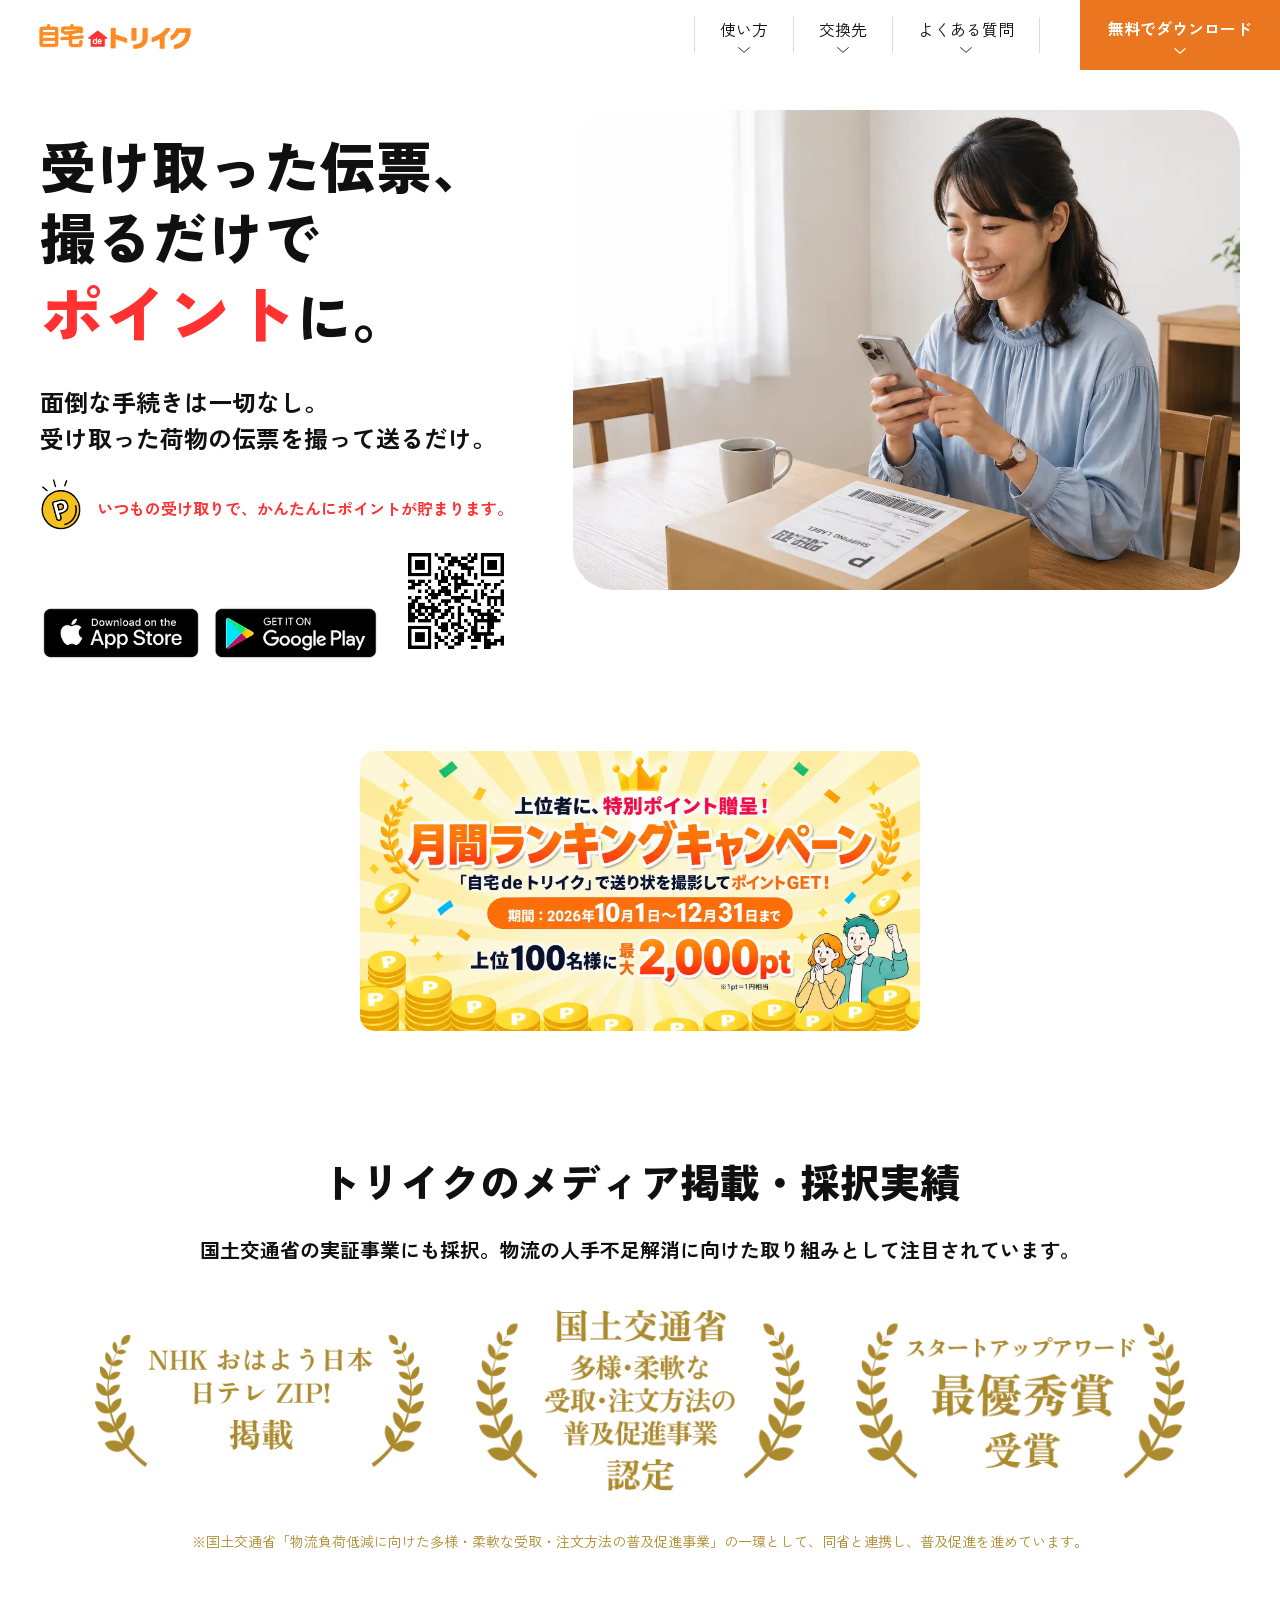
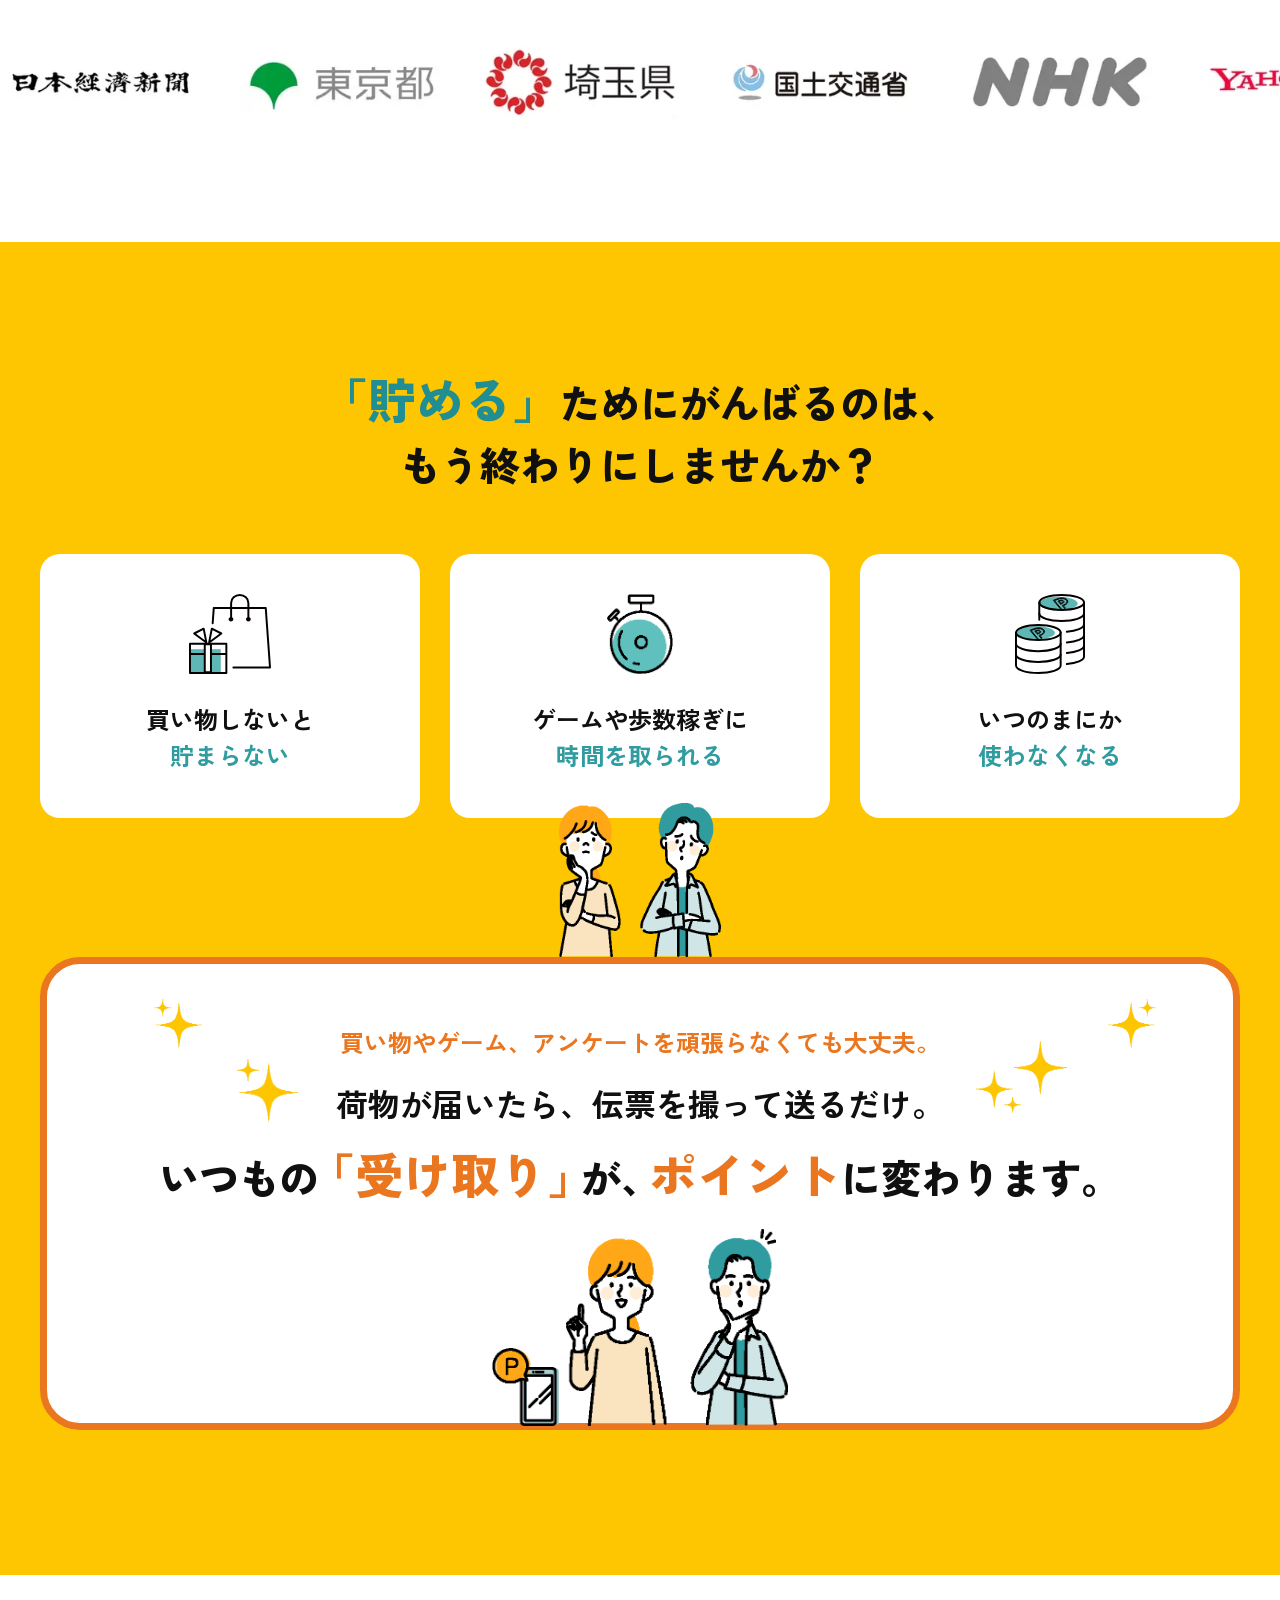
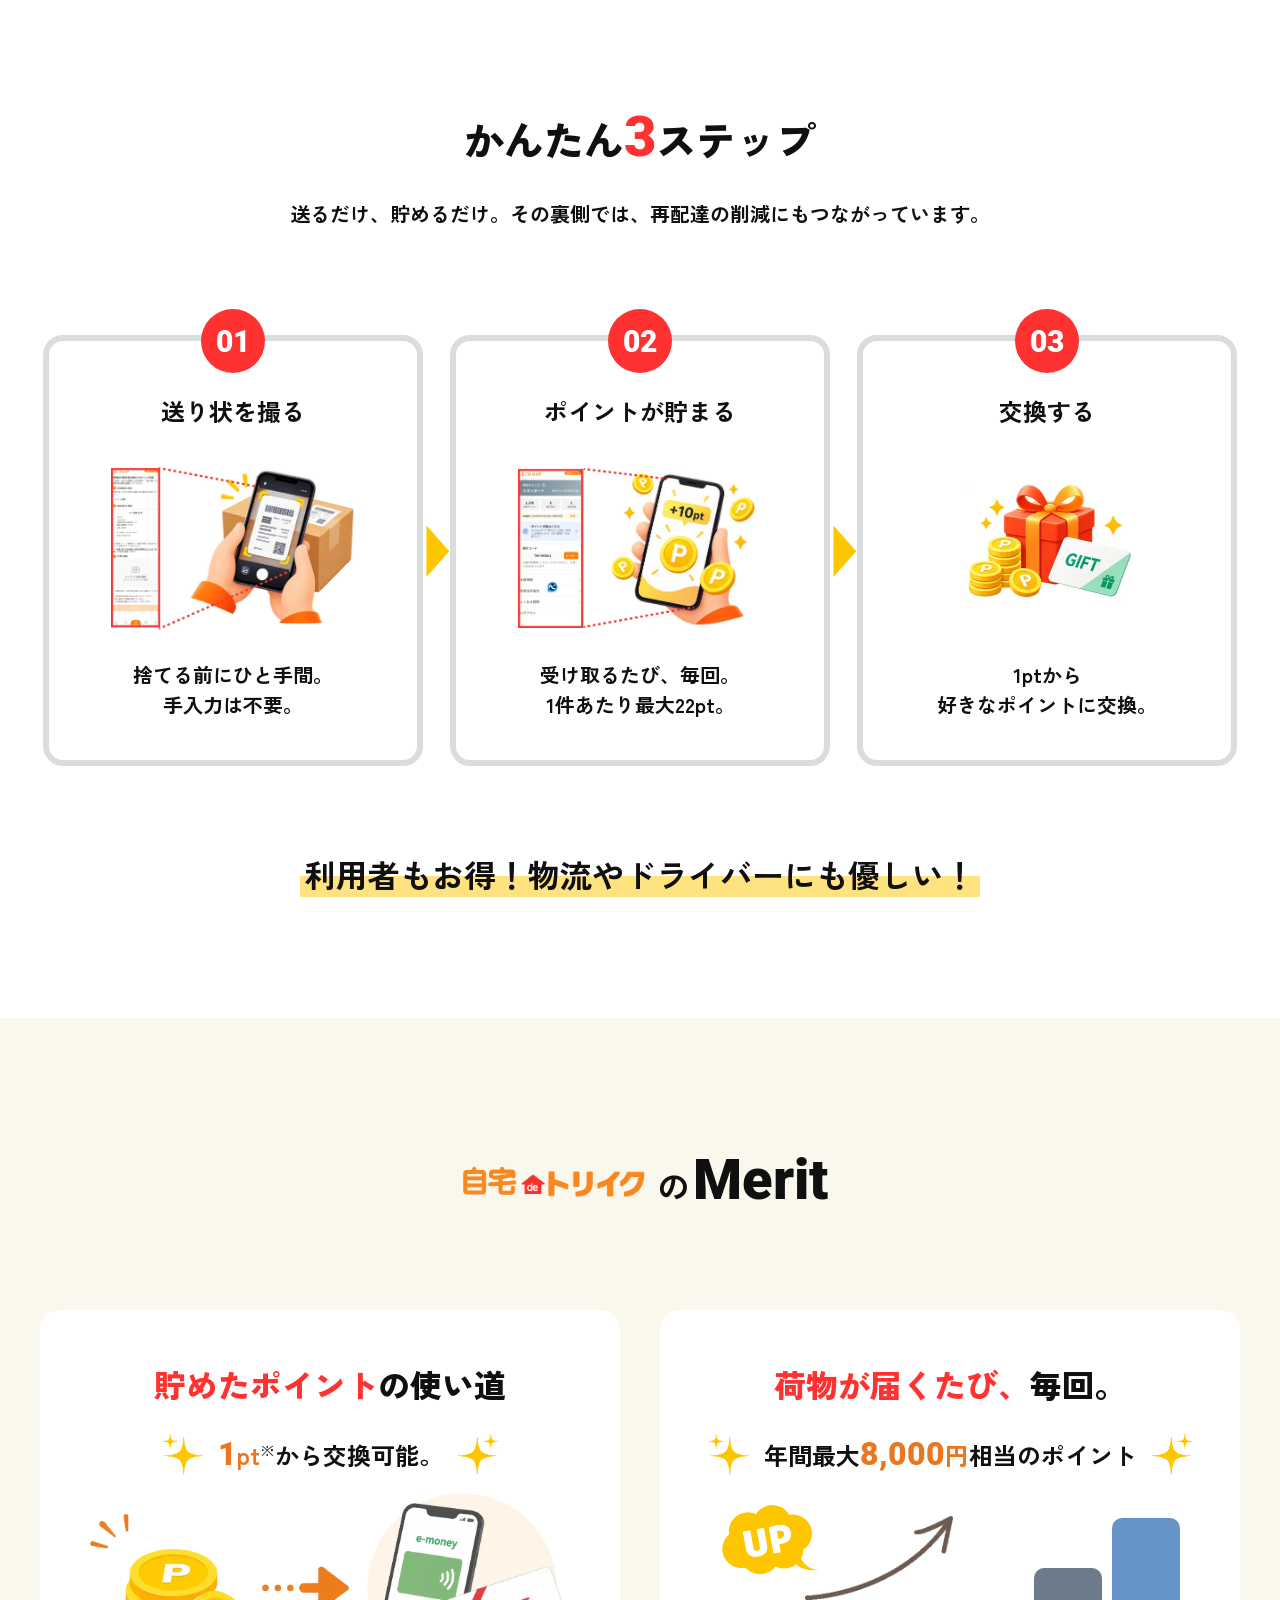
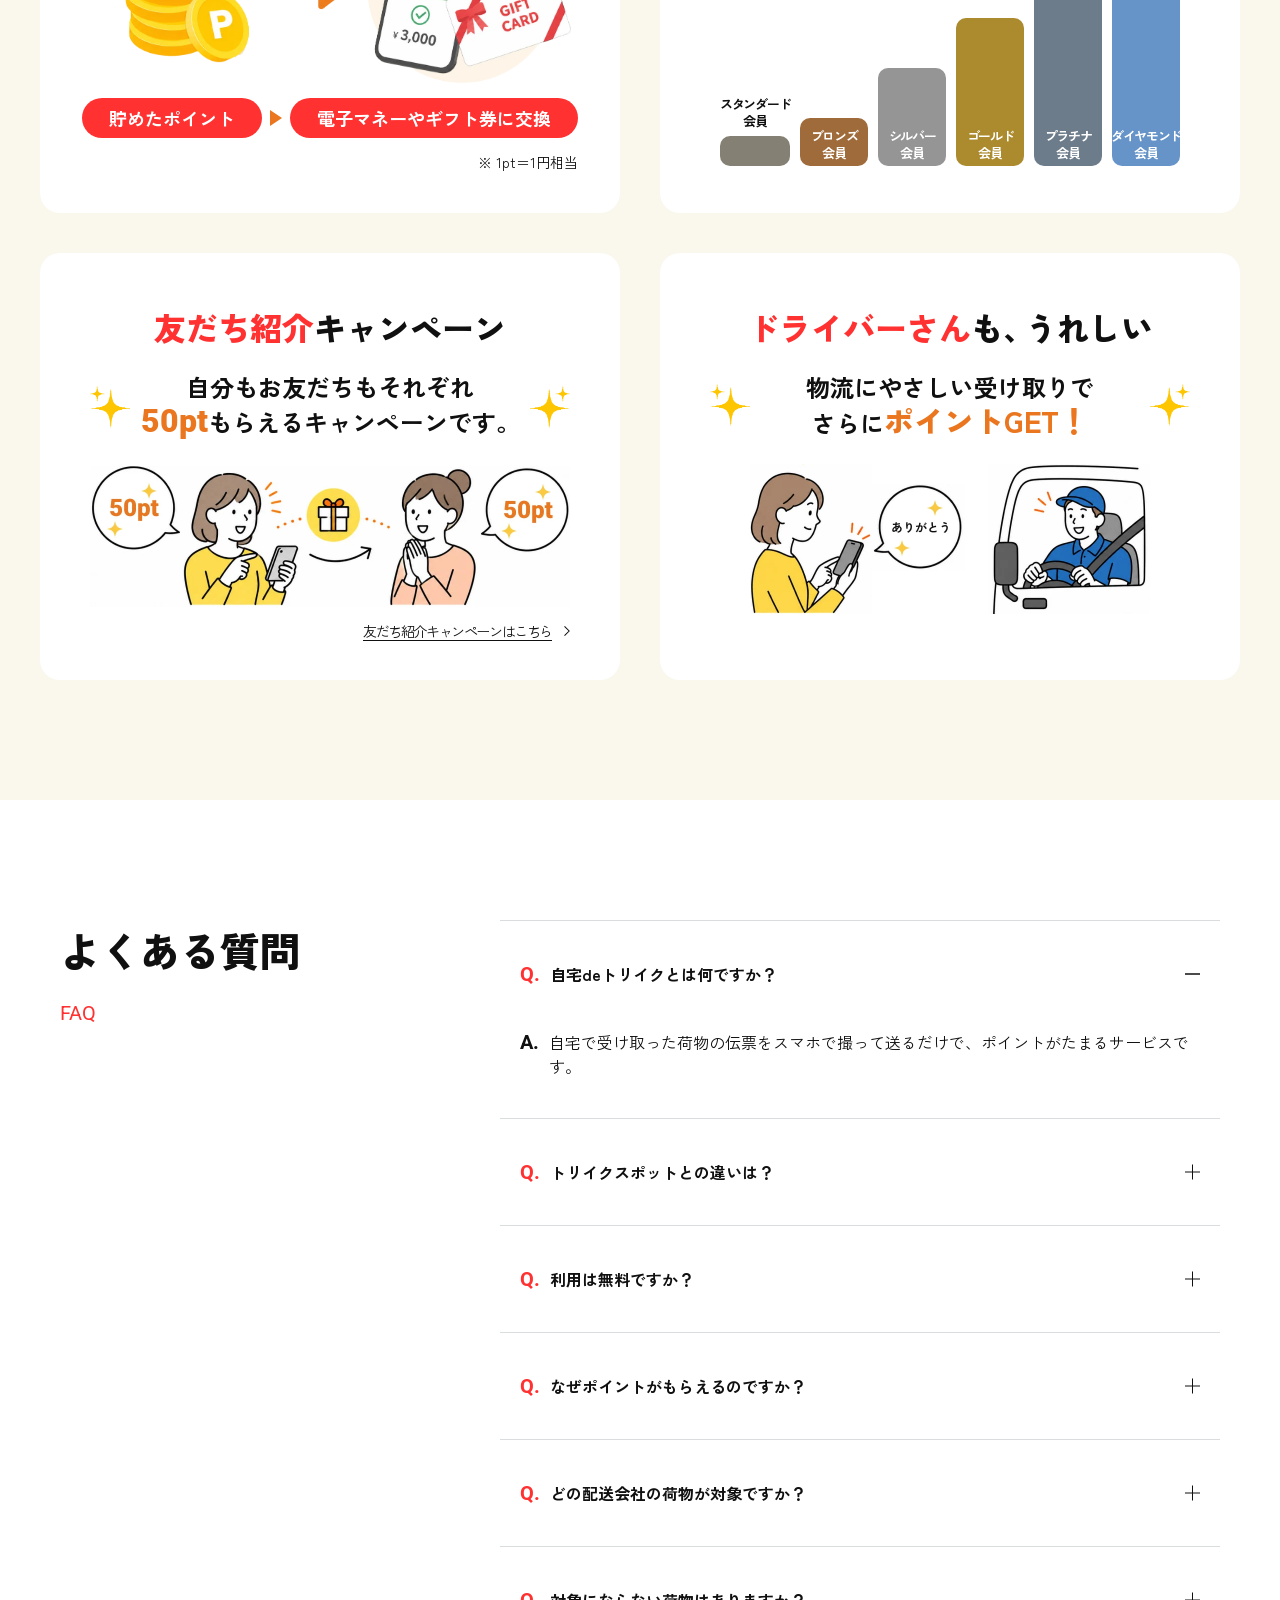
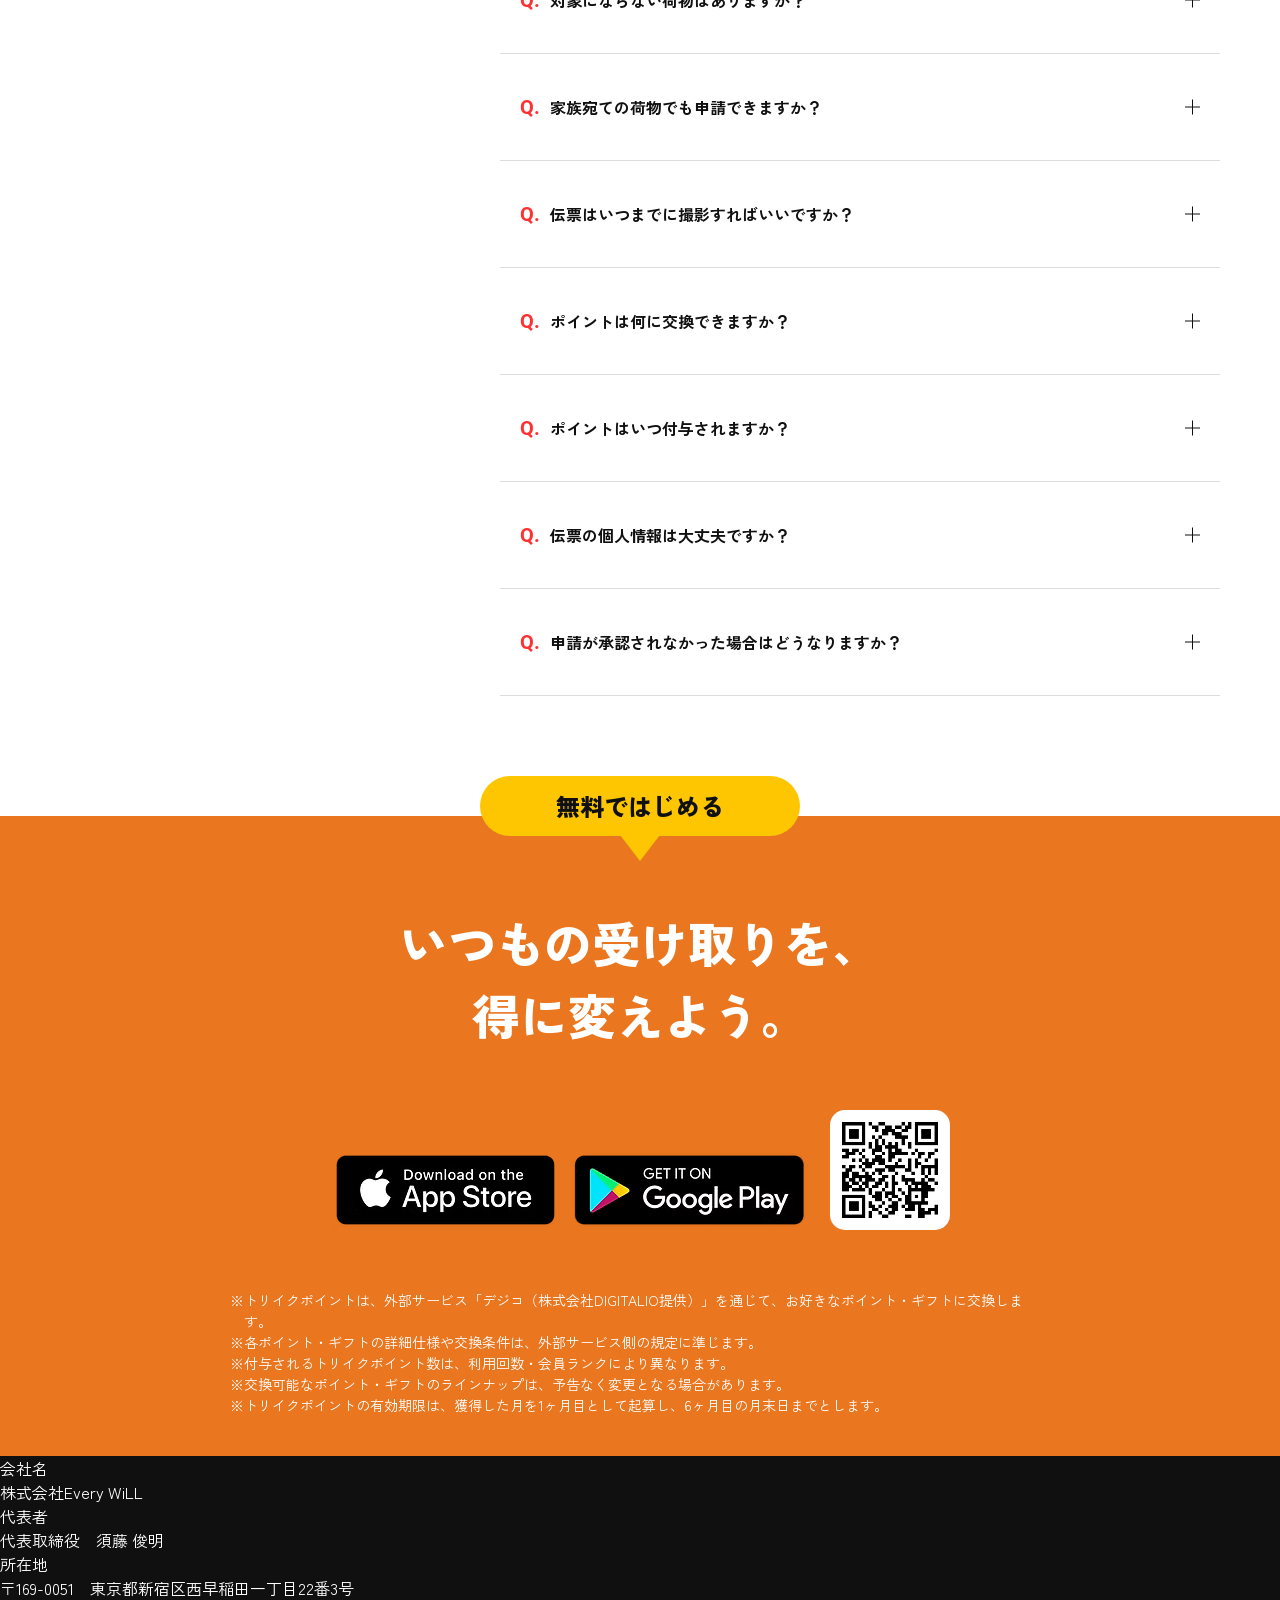
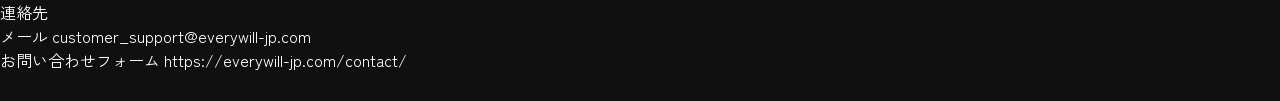
==== commit 7083ecaf: "1.html のフッターに会社情報を追加" ====
--- a/1.html
+++ b/1.html
@@ -24,7 +24,7 @@
   <link rel="preconnect" href="https://fonts.googleapis.com">
   <link rel="preconnect" href="https://fonts.gstatic.com" crossorigin>
   <link href="https://fonts.googleapis.com/css2?family=Zen+Kaku+Gothic+New:wght@400;500;700;900&family=Zen+Antique&family=Roboto:wght@400;700;900&display=swap" rel="stylesheet">
-  <link rel="stylesheet" href="css/style.css?v=20260915">
+  <link rel="stylesheet" href="css/style.css?v=20261005">
 
   <!-- Google tag (gtag.js) -->
   <script async src="https://www.googletagmanager.com/gtag/js?id=G-HXXWY95RTQ"></script>
@@ -487,6 +487,29 @@
 
   <!-- フッター -->
   <footer class="footer">
+    <div class="footer__company">
+      <dl class="footer__company-list">
+        <div class="footer__company-row">
+          <dt>会社名</dt>
+          <dd>株式会社Every WiLL</dd>
+        </div>
+        <div class="footer__company-row">
+          <dt>代表者</dt>
+          <dd>代表取締役　須藤 俊明</dd>
+        </div>
+        <div class="footer__company-row">
+          <dt>所在地</dt>
+          <dd>〒169-0051　東京都新宿区西早稲田一丁目22番3号</dd>
+        </div>
+        <div class="footer__company-row">
+          <dt>連絡先</dt>
+          <dd>
+            メール <a href="mailto:customer_support@everywill-jp.com">customer_support@everywill-jp.com</a><br>
+            お問い合わせフォーム <a href="https://everywill-jp.com/contact/" target="_blank" rel="noopener">https://everywill-jp.com/contact/</a>
+          </dd>
+        </div>
+      </dl>
+    </div>
     <div class="footer__inner">
       <p class="footer__copy">&copy; Every WiLL Inc.</p>
       <ul class="footer__links">
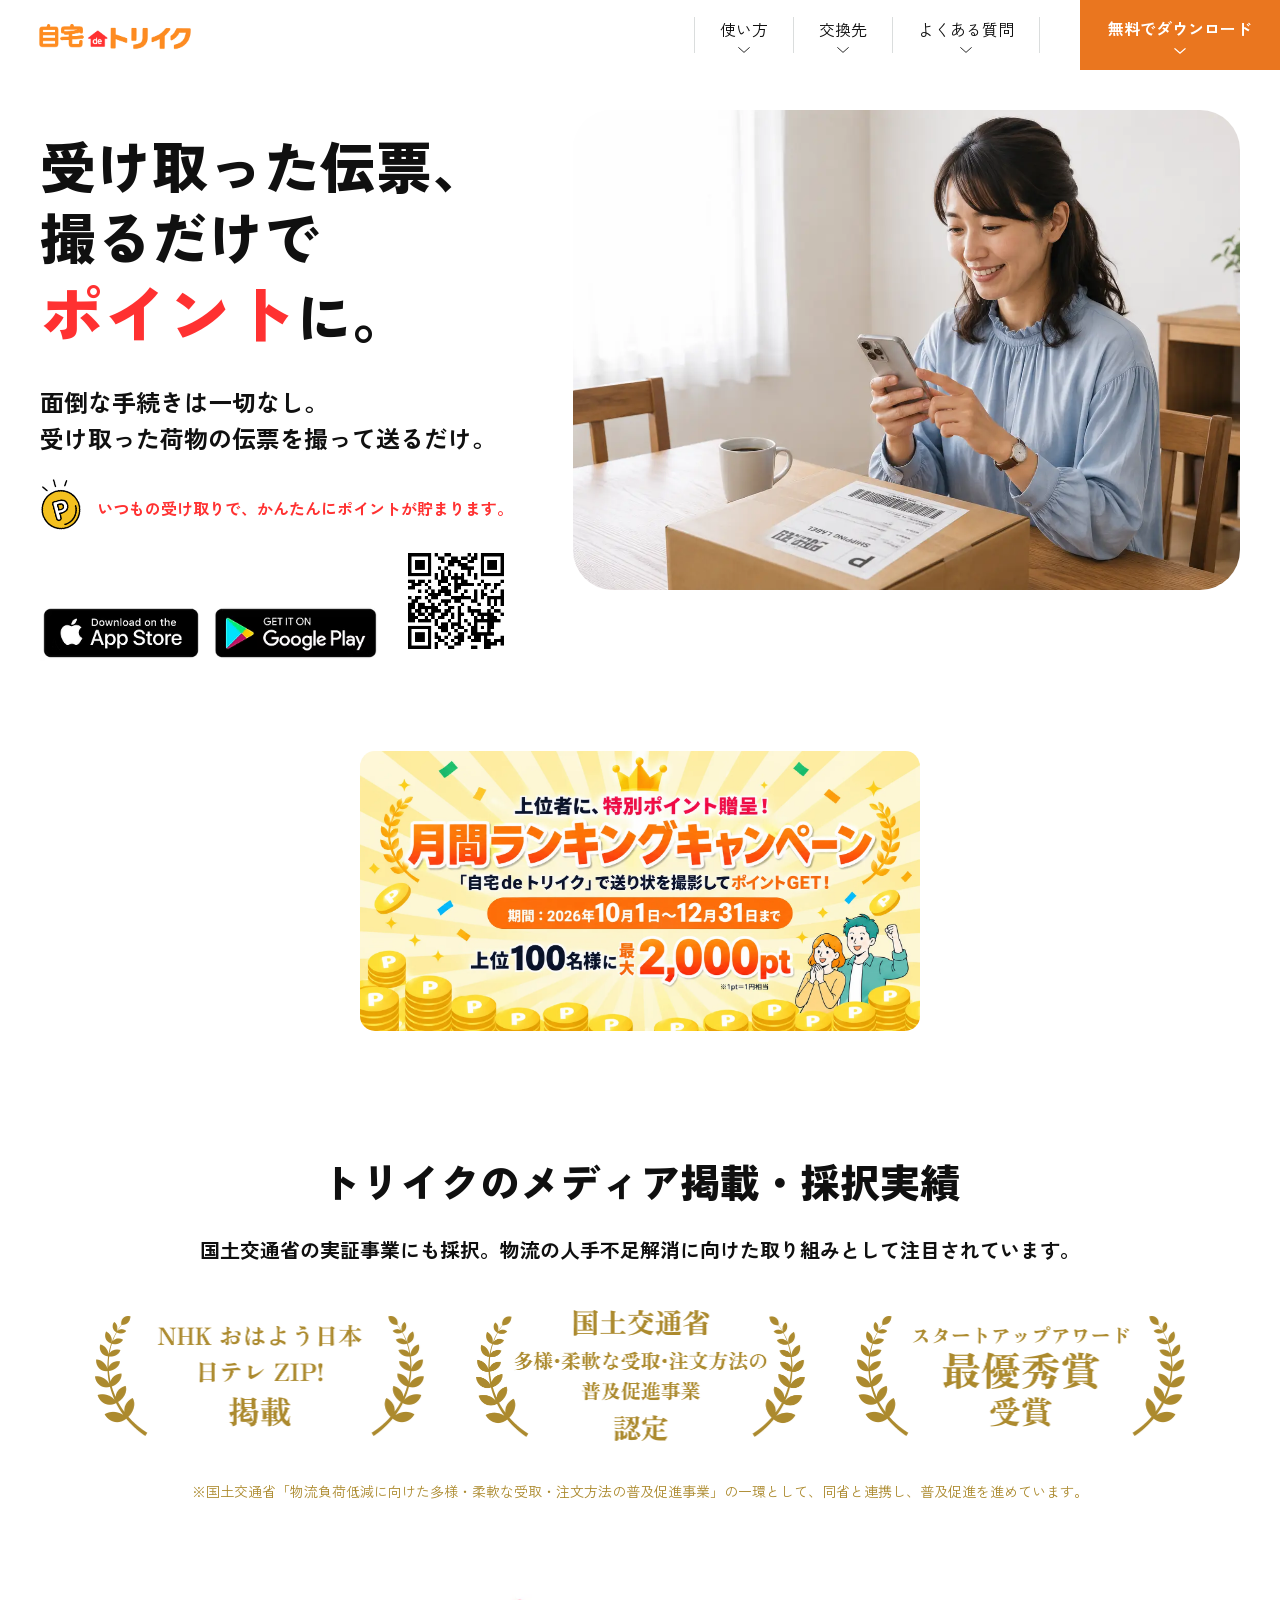
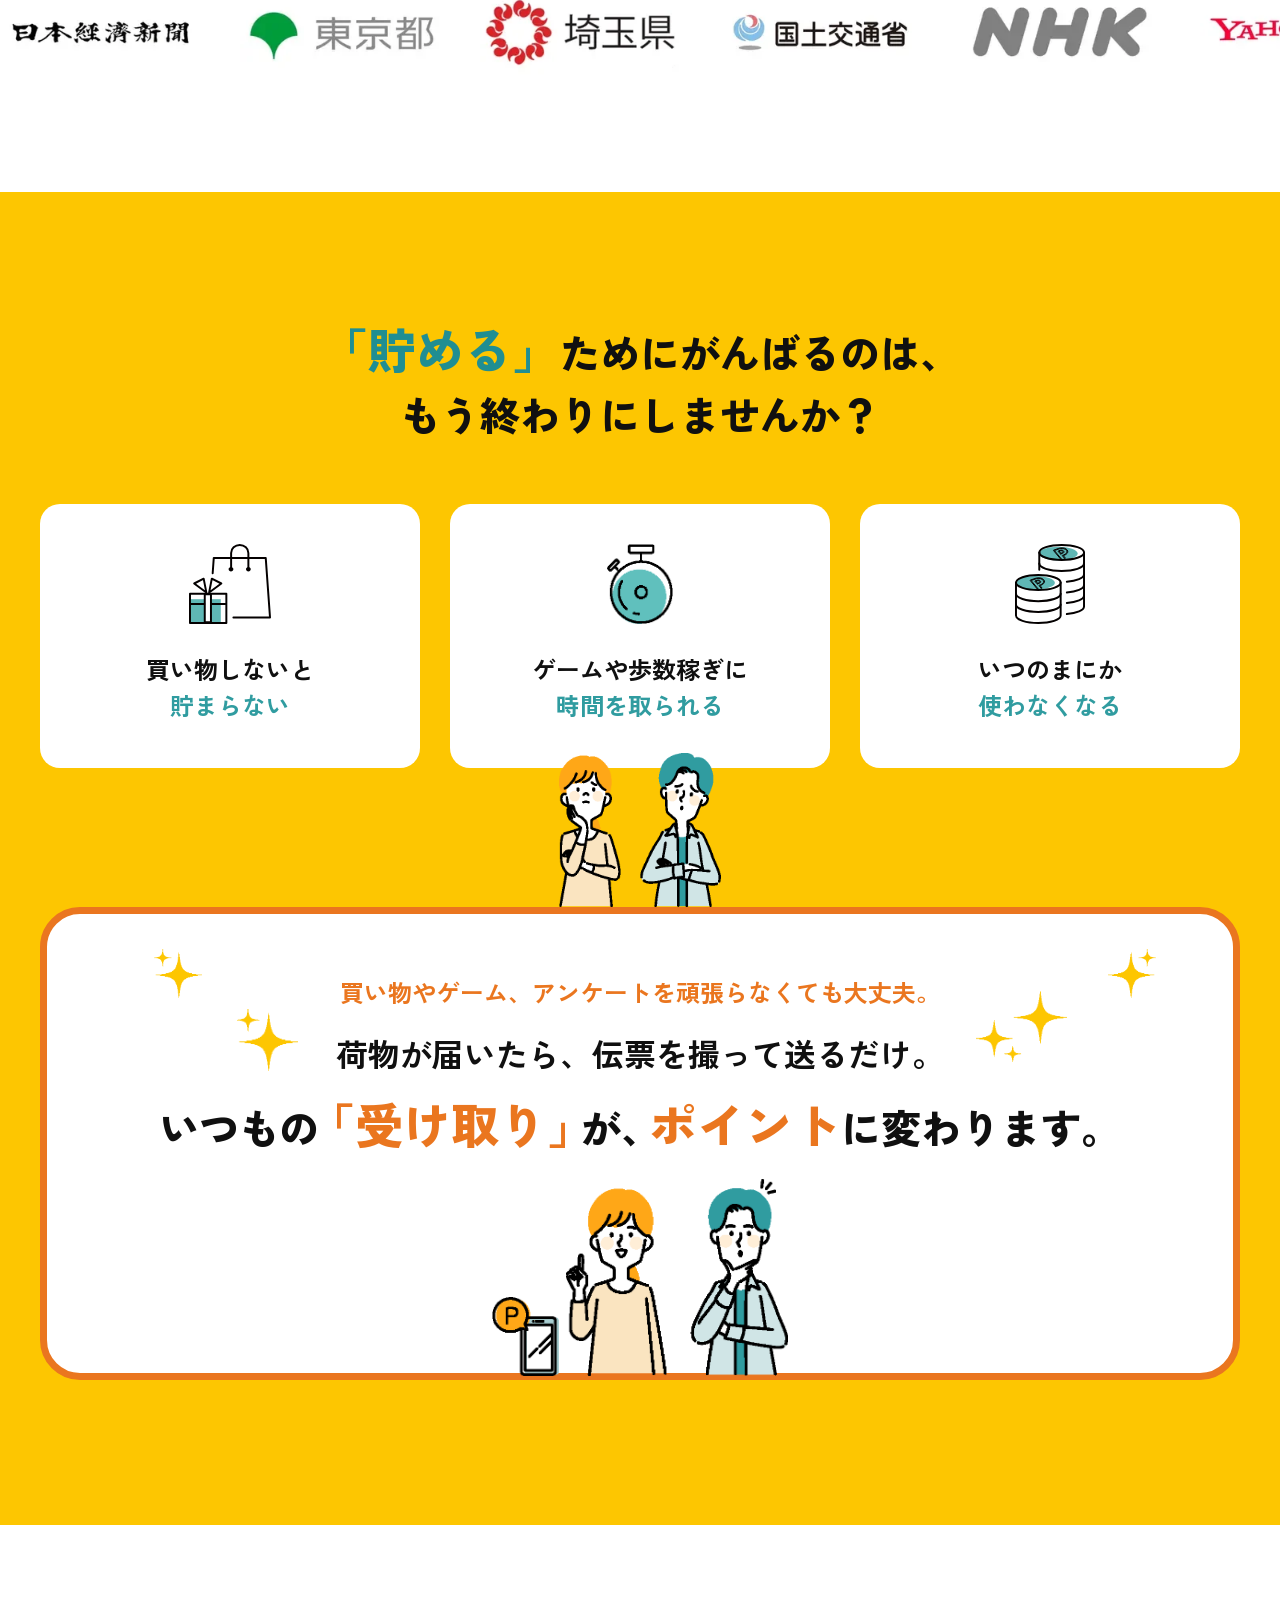
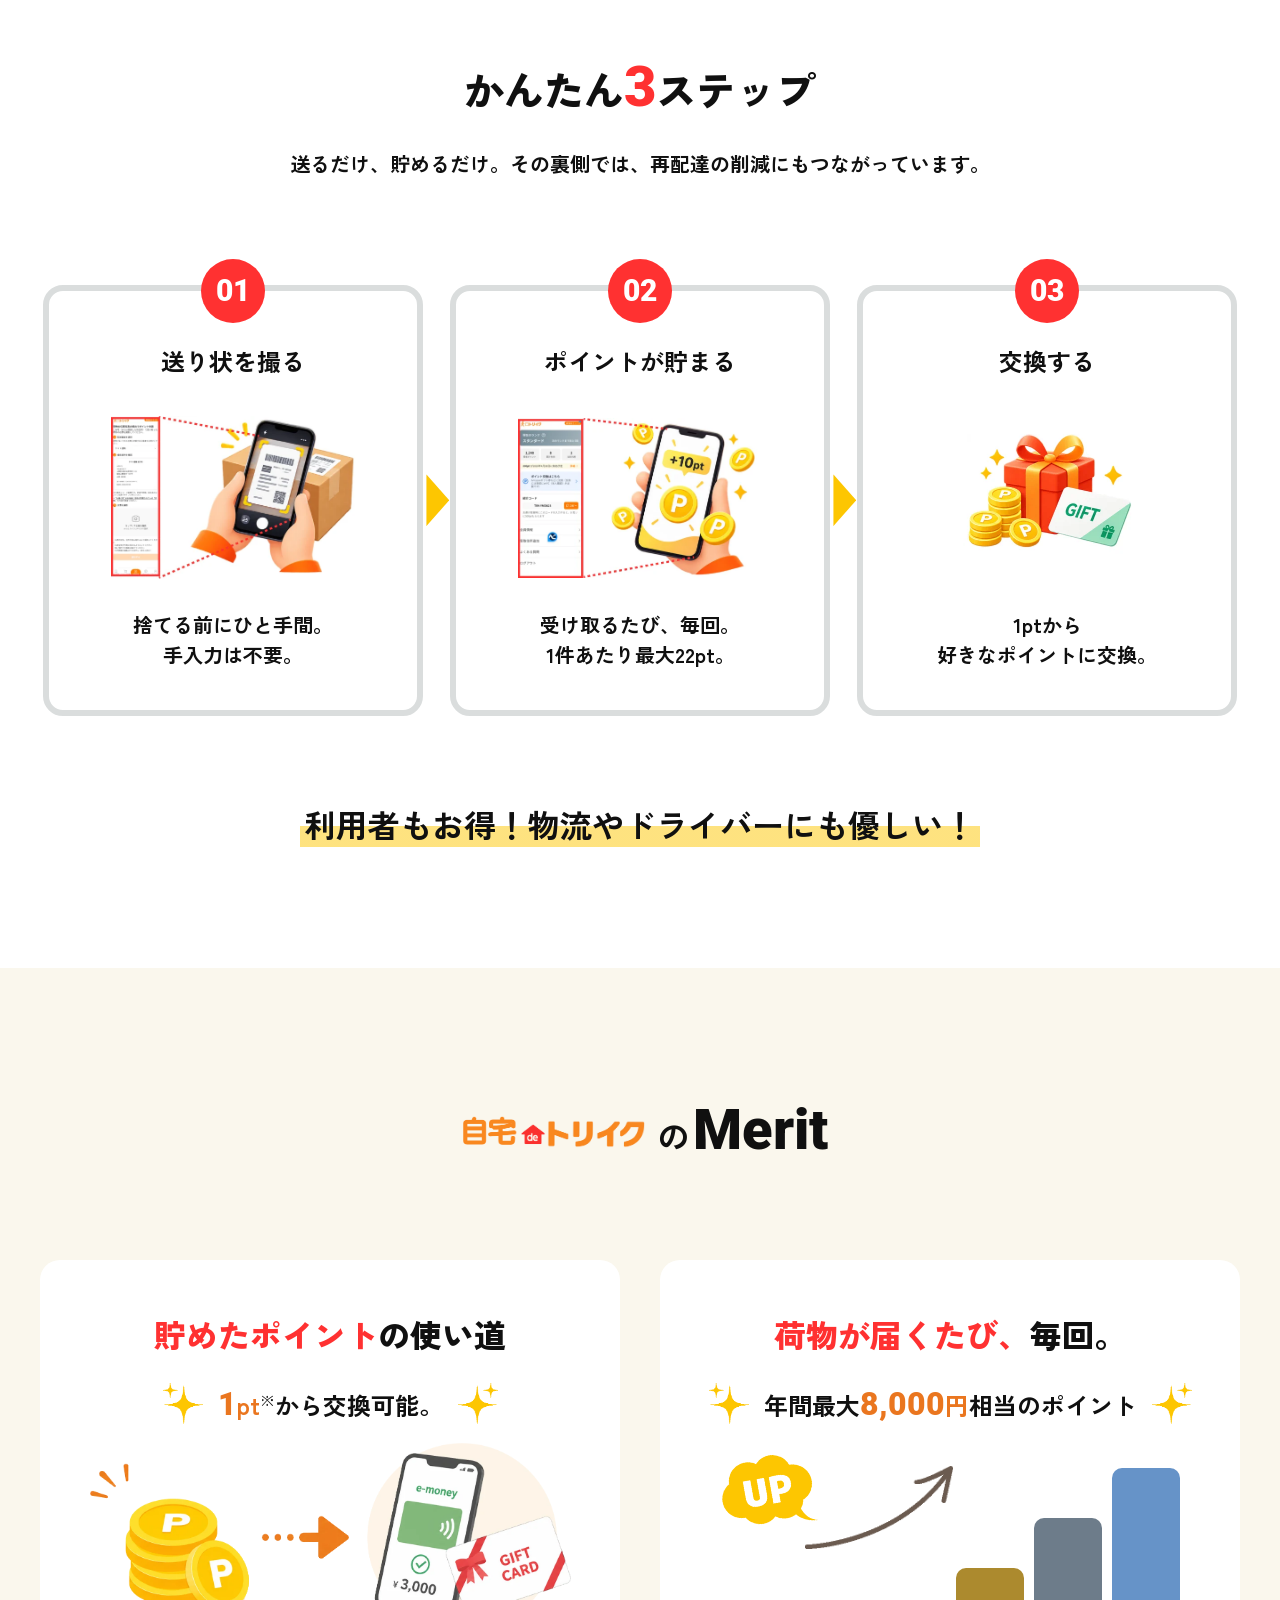
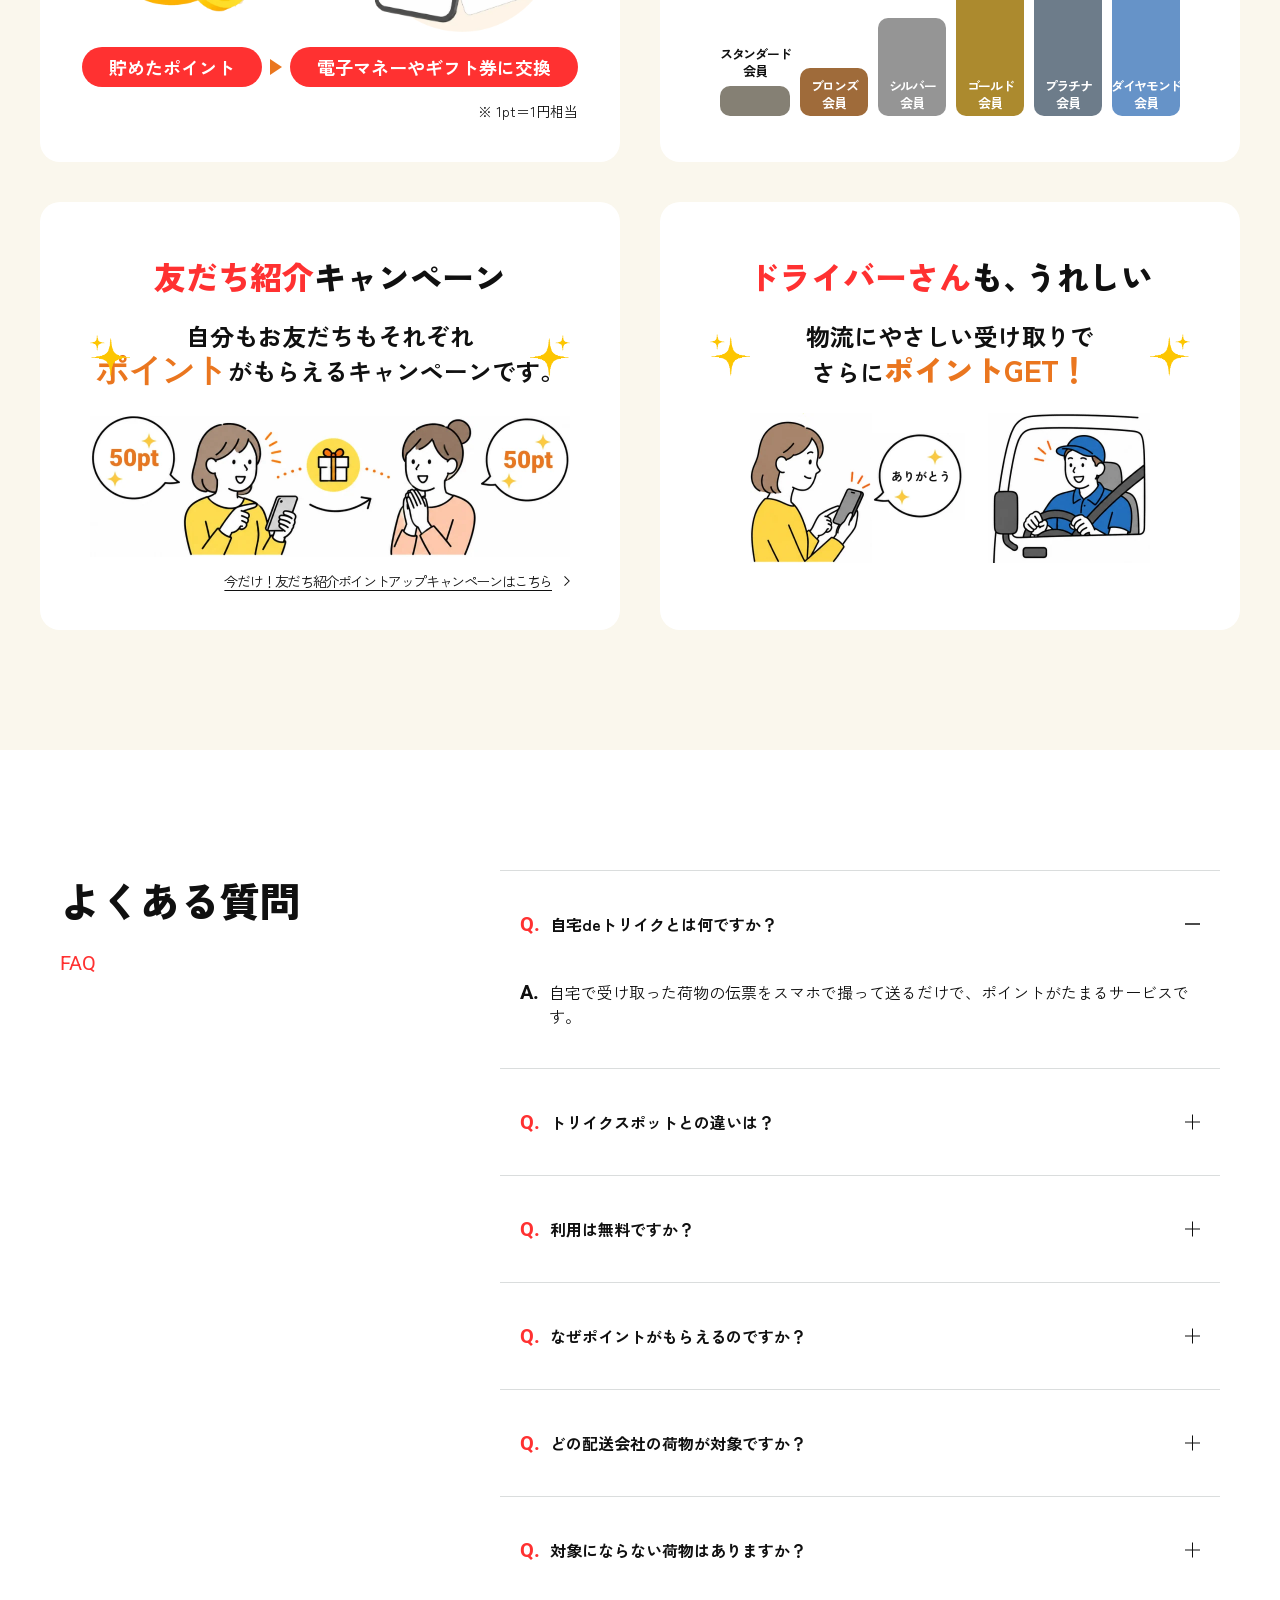
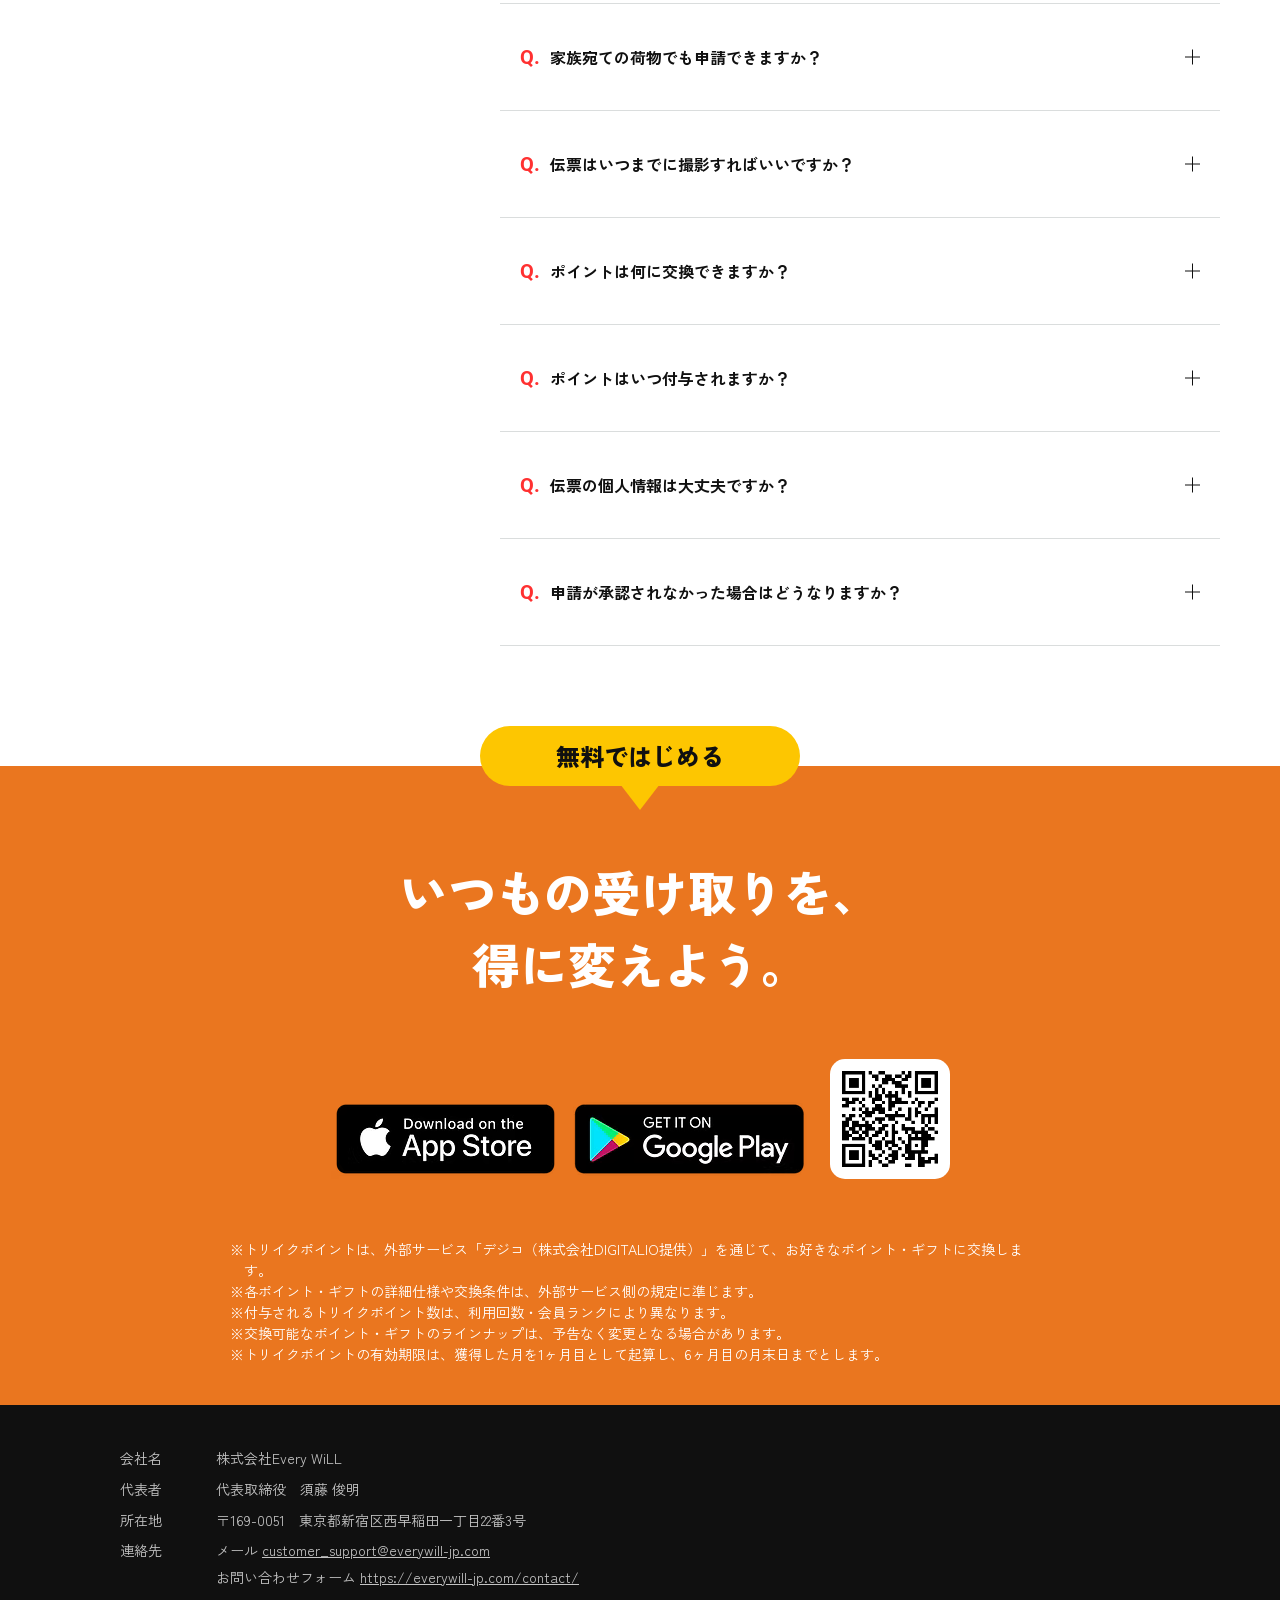
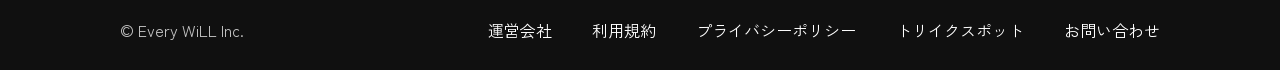
==== commit 58f8176c: "Update 1.html" ====
--- a/1.html
+++ b/1.html
@@ -269,13 +269,13 @@
           <h3 class="merit-card__title"><span class="merit-card__em">友だち紹介</span>キャンペーン</h3>
           <p class="merit-card__sub merit-card__sub--lines">
             <img loading="lazy" decoding="async" src="img/sparkle-1.webp" alt="" class="merit-card__sparkle" width="40" height="41">
-            <span class="merit-card__sub-text">自分もお友だちもそれぞれ<br><span class="merit-card__key num">50pt</span>もらえる<br class="sp-only">キャンペーンです。</span>
+            <span class="merit-card__sub-text">自分もお友だちもそれぞれ<br><span class="merit-card__key num">ポイント</span>がもらえる<br class="sp-only">キャンペーンです。</span>
             <img loading="lazy" decoding="async" src="img/sparkle-1.webp" alt="" class="merit-card__sparkle merit-card__sparkle--flip" width="40" height="41">
           </p>
           <div class="merit-card__visual merit-card__visual--friend">
-            <img loading="lazy" decoding="async" src="img/merit-friend.webp" alt="紹介した人も紹介された友だちも、それぞれ50ptもらえる" width="480" height="141">
-          </div>
-          <a href="https://toriiku-jp.com/home/friend.html" class="merit-card__link" target="_blank" rel="noopener">友だち紹介キャンペーンはこちら<img src="img/chevron-right.svg" alt="" class="merit-card__link-icon" width="6" height="10"></a>
+            <img loading="lazy" decoding="async" src="img/merit-friend.webp" alt="紹介した人も紹介された友だちも、それぞれポイントがもらえる" width="480" height="141">
+          </div>
+          <a href="https://toriiku-jp.com/home/friend.html" class="merit-card__link" target="_blank" rel="noopener">今だけ！友だち紹介ポイントアップキャンペーンはこちら<img src="img/chevron-right.svg" alt="" class="merit-card__link-icon" width="6" height="10"></a>
         </div>
         <div class="merit-card merit-card--driver">
           <h3 class="merit-card__title"><span class="merit-card__em">ドライバーさん</span>も<span class="merit-card__tight">、</span>うれしい</h3>
--- a/css/style.css
+++ b/css/style.css
@@ -1262,6 +1262,42 @@
   opacity: 0.7;
 }
 
+.footer__company {
+  padding: 2.5rem 7.5rem 0;
+  font-size: 0.875rem;
+  line-height: 1.9;
+  opacity: 0.75;
+}
+
+.footer__company-list {
+  display: flex;
+  flex-direction: column;
+  gap: 0.25rem;
+}
+
+.footer__company-row {
+  display: flex;
+  gap: 1rem;
+}
+
+.footer__company-row dt {
+  flex: 0 0 5rem;
+}
+
+.footer__company-row dd {
+  flex: 1 1 auto;
+  overflow-wrap: anywhere;
+}
+
+.footer__company a {
+  text-decoration: underline;
+  transition: opacity 0.3s;
+}
+
+.footer__company a:hover {
+  opacity: 0.7;
+}
+
 /* ==========================================================================
    レスポンシブ（SP）
    ========================================================================== */
@@ -1997,6 +2033,22 @@
   .footer__links a {
     font-size: 0.625rem;
   }
+
+  .footer__company {
+    padding: 1.5rem 0.9375rem 0;
+    font-size: 0.6875rem;
+    line-height: 1.8;
+  }
+
+  .footer__company-row {
+    flex-direction: column;
+    gap: 0;
+  }
+
+  .footer__company-row dt {
+    flex: none;
+    opacity: 0.8;
+  }
 }
 
 /* ==========================================================================
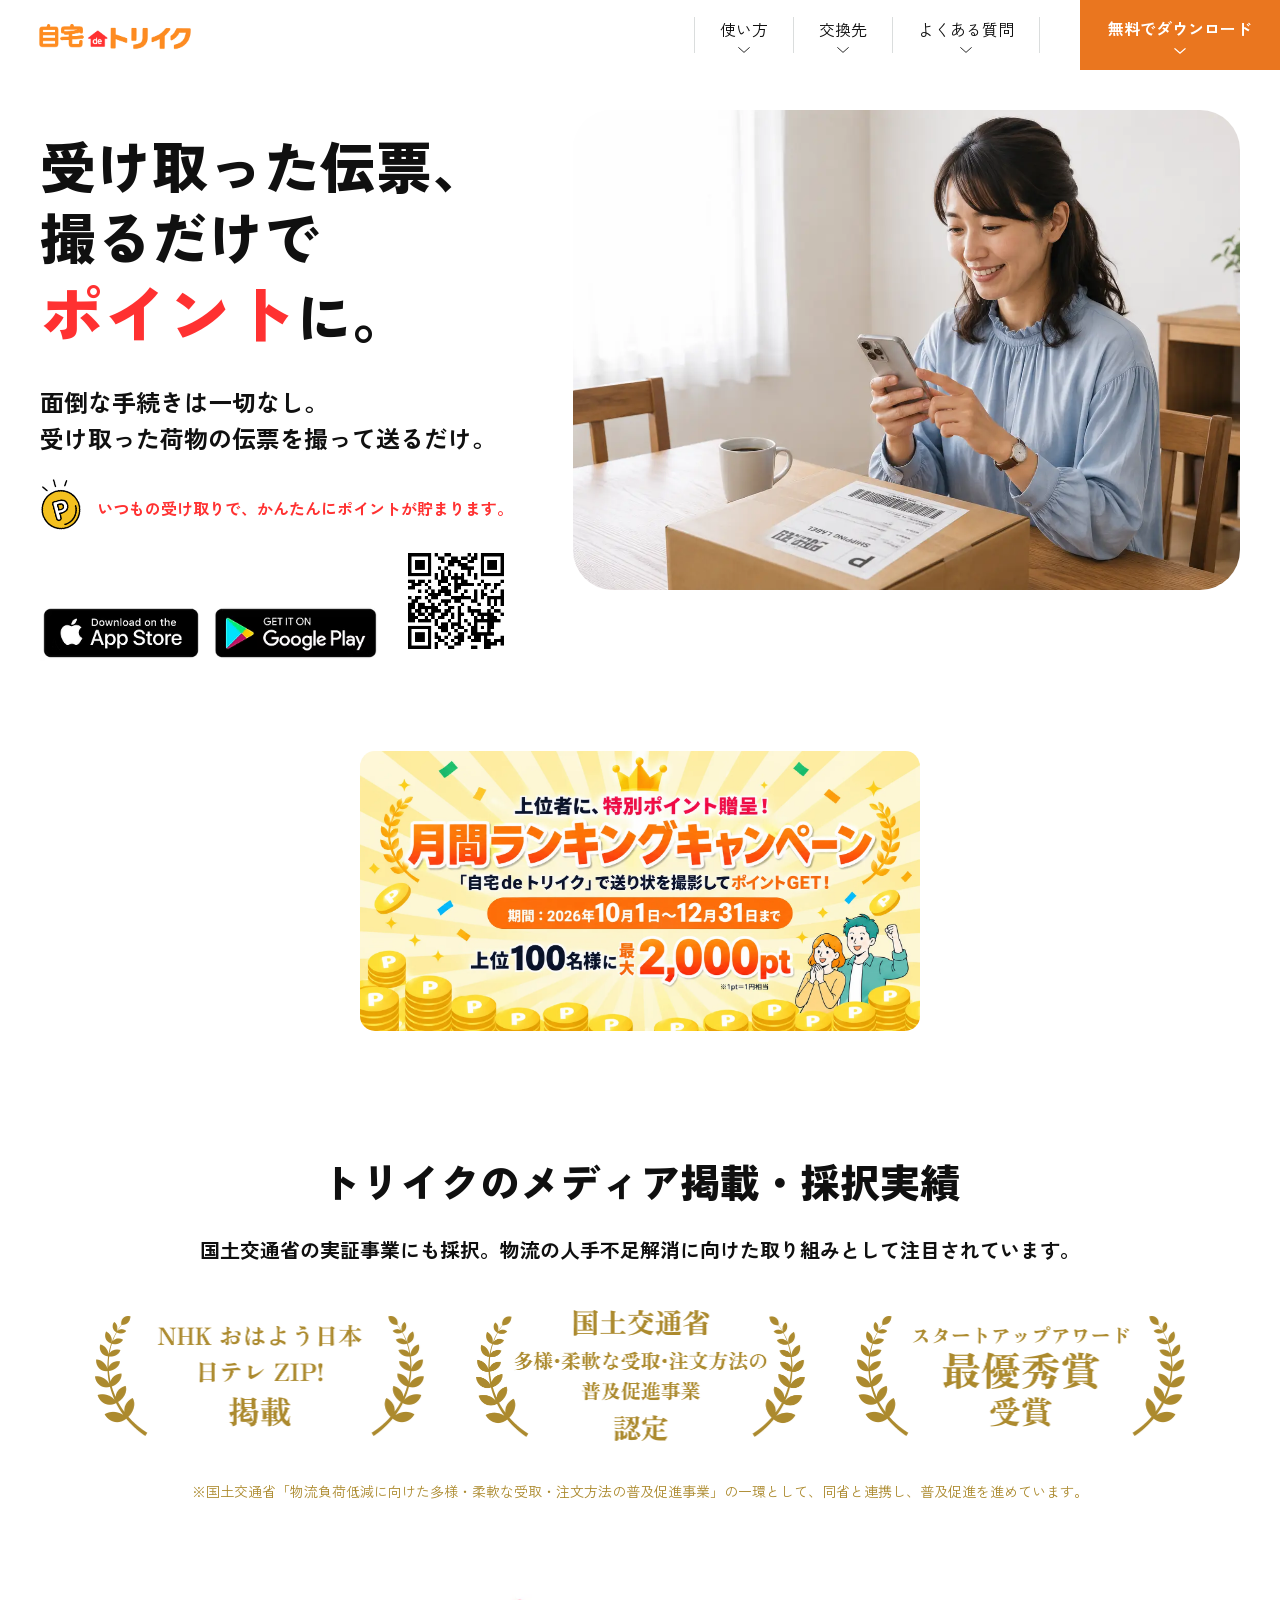
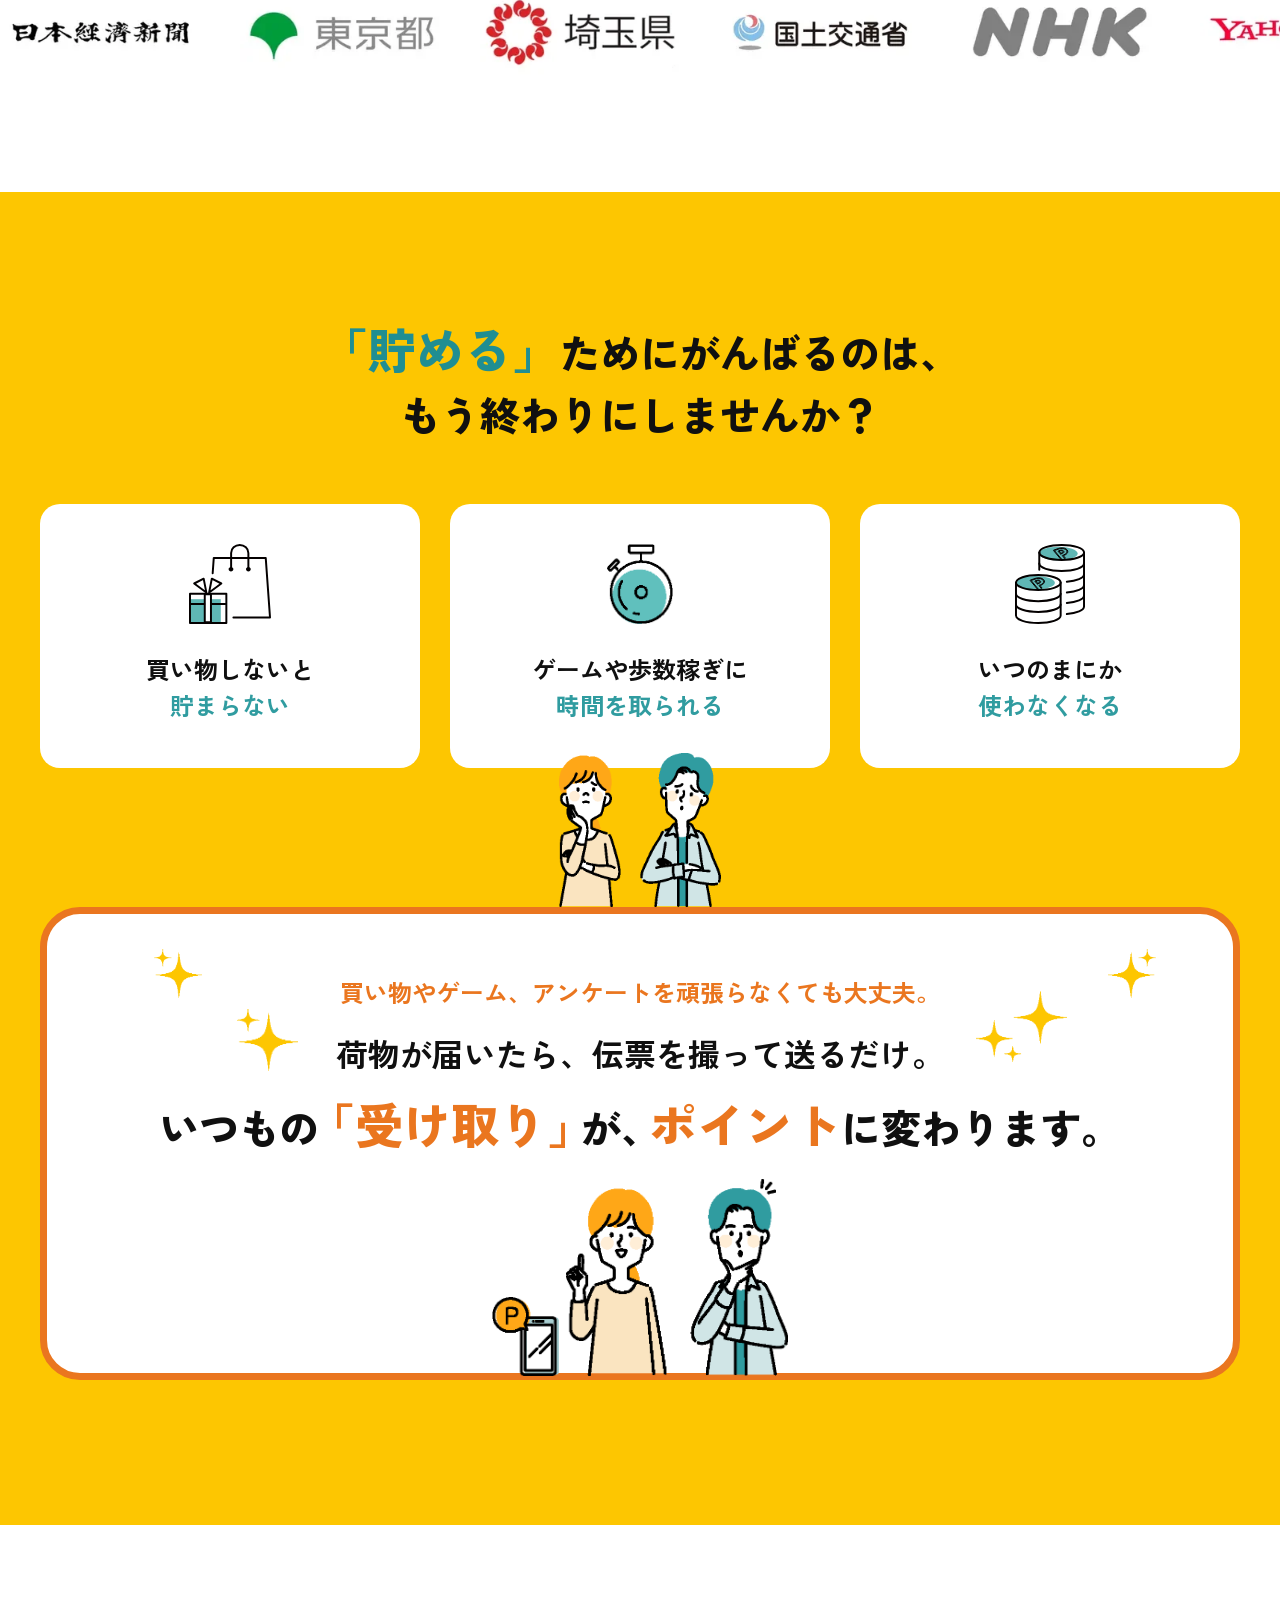
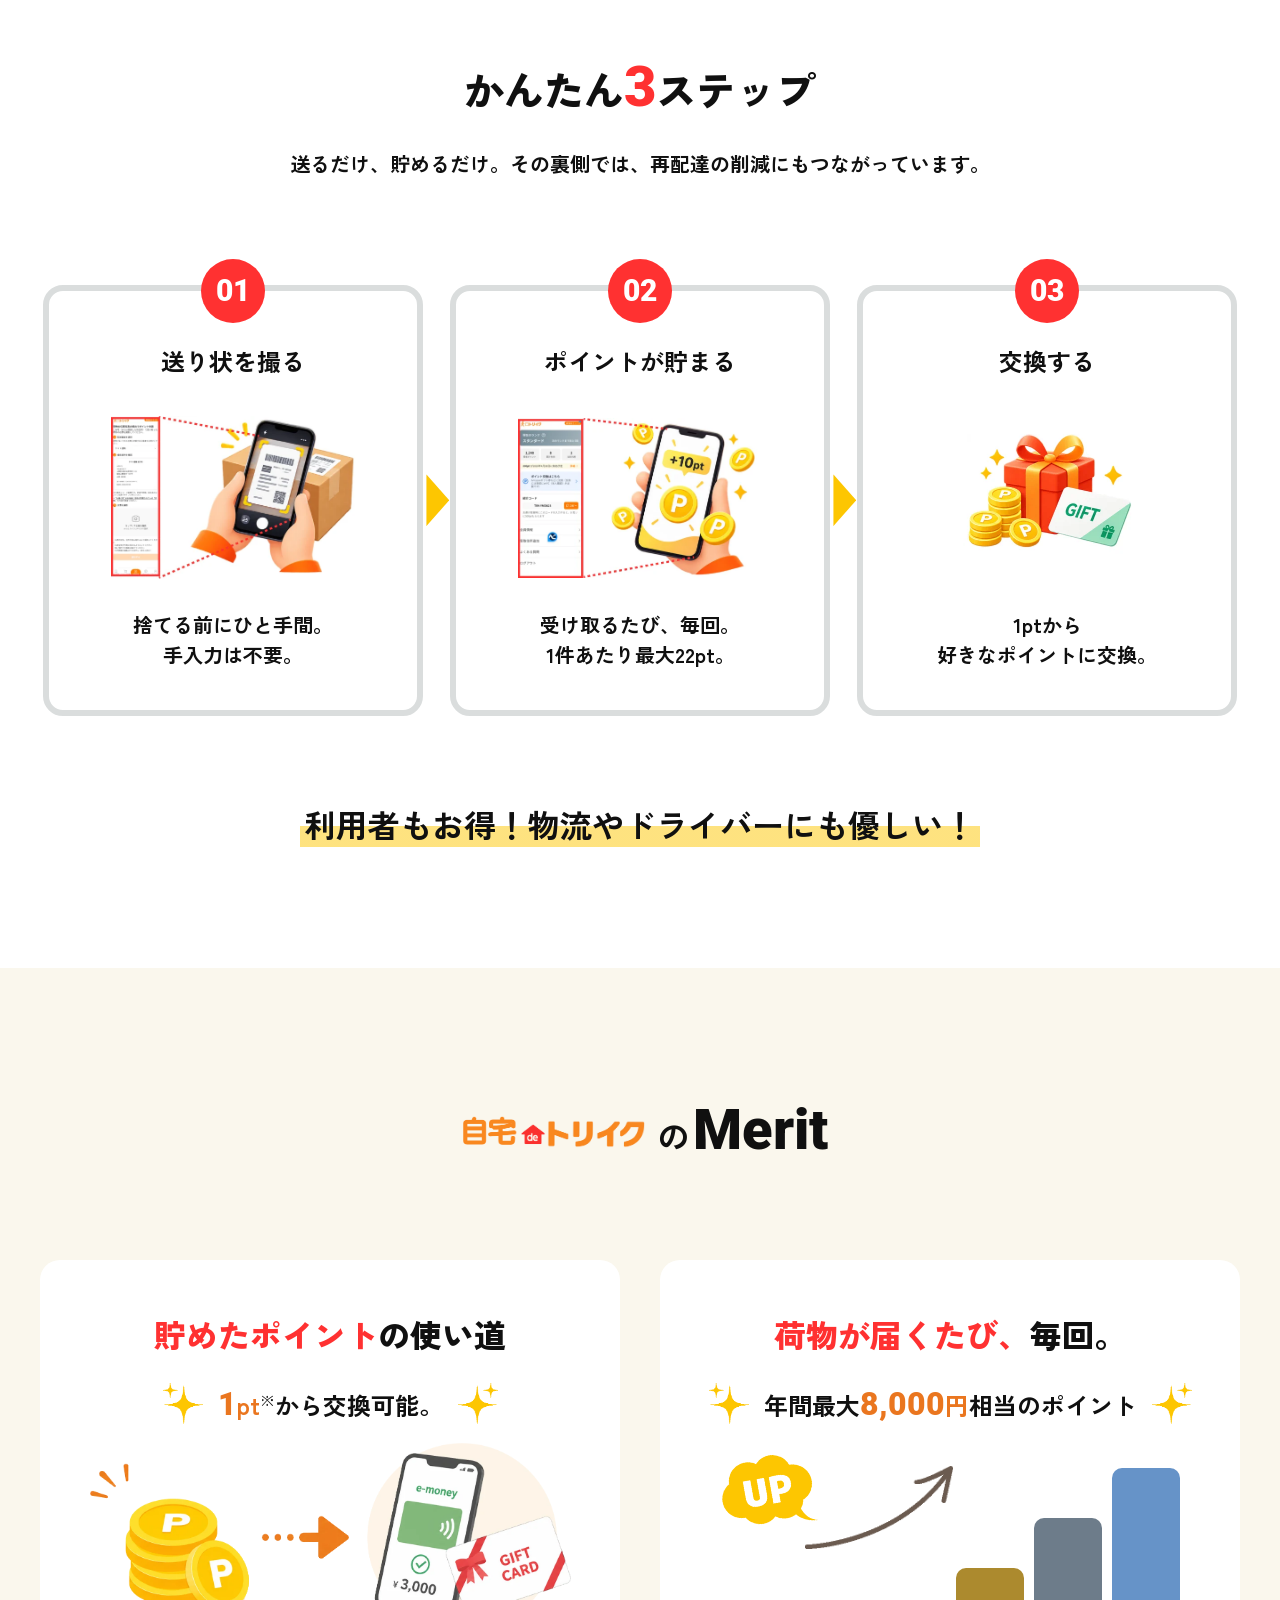
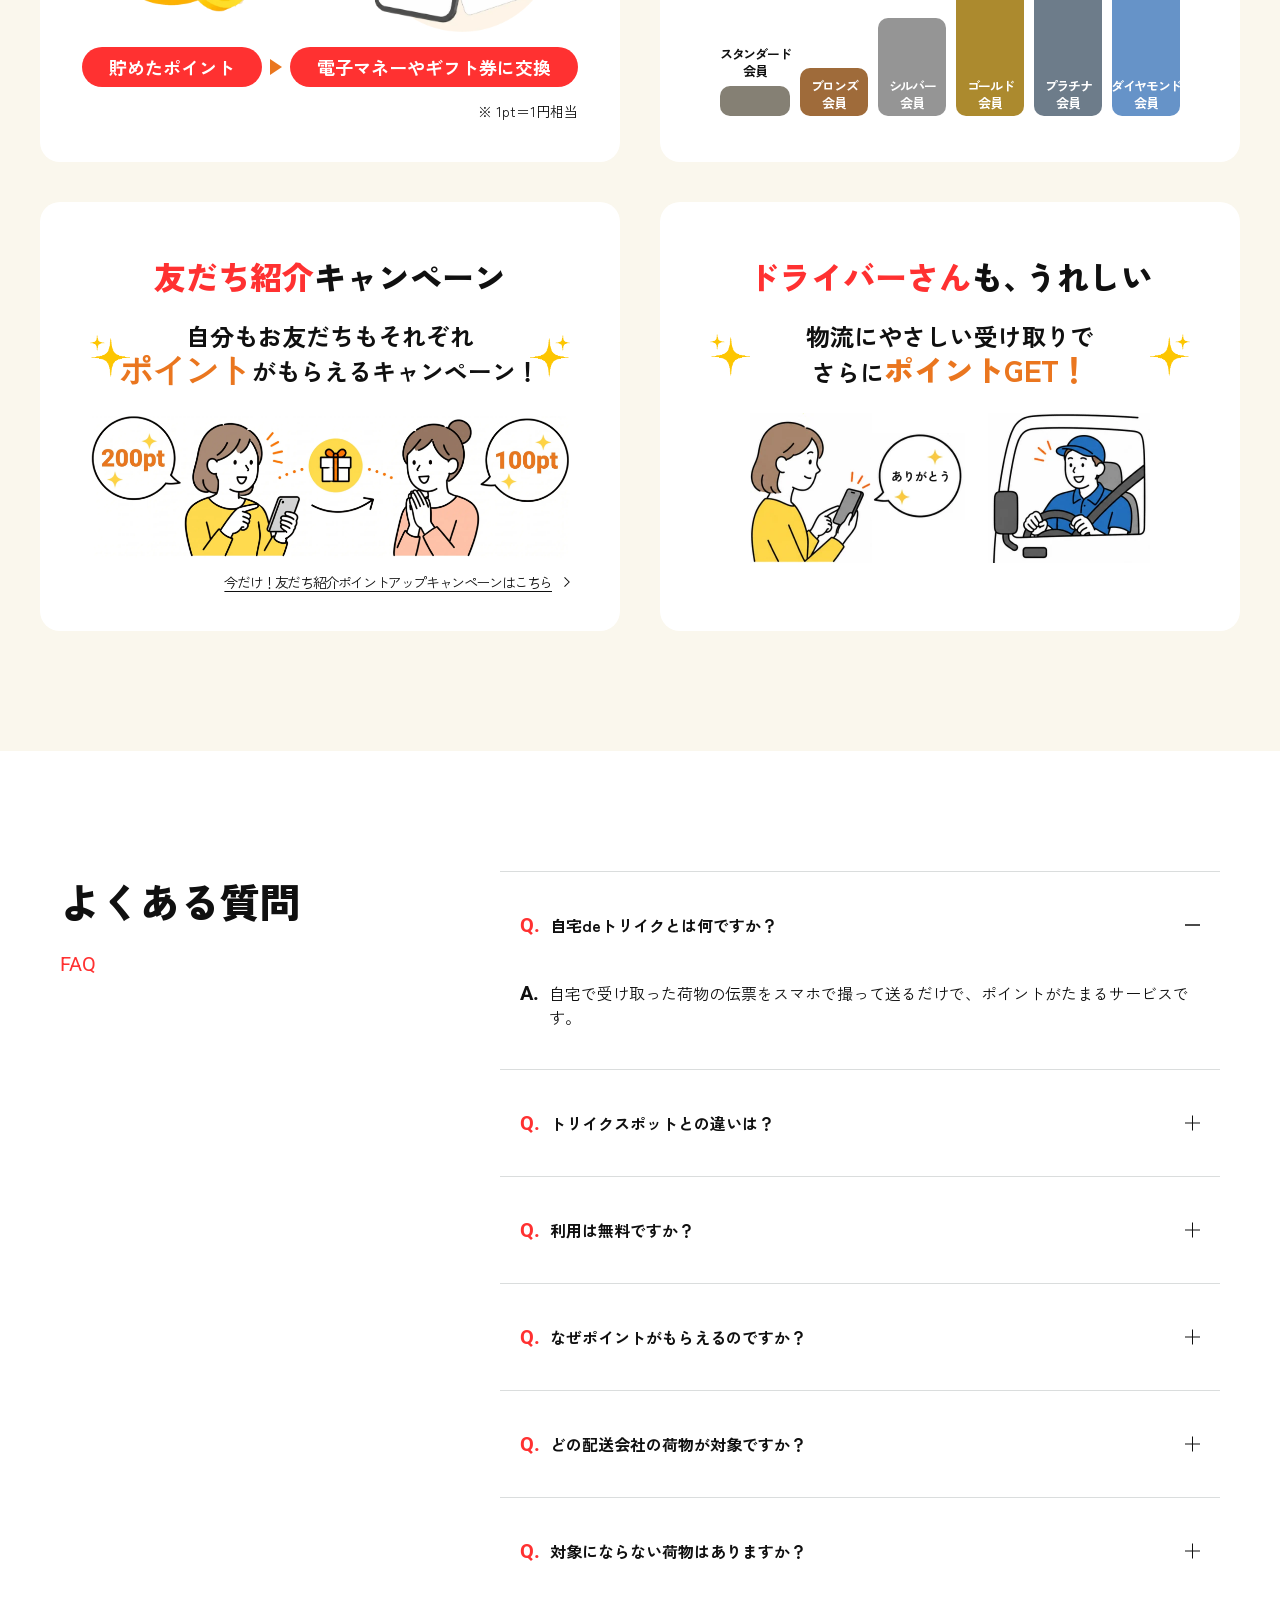
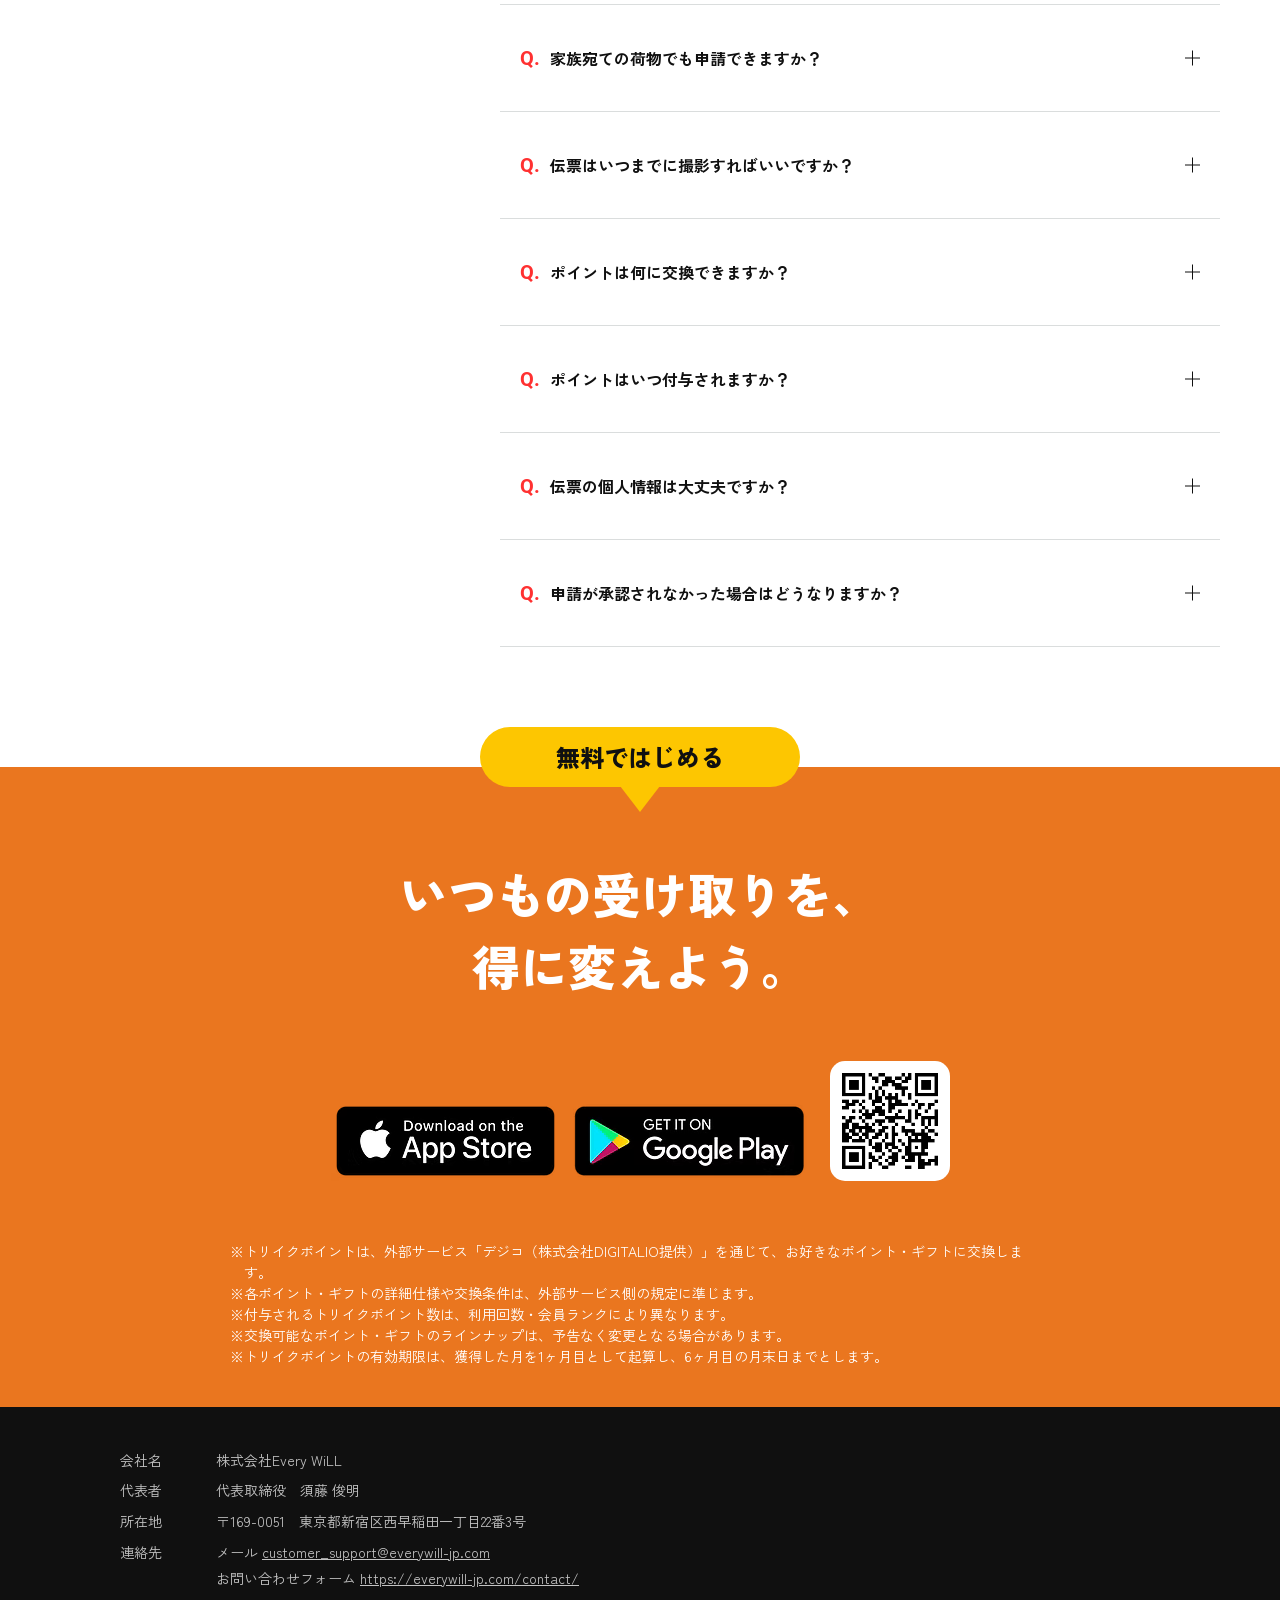
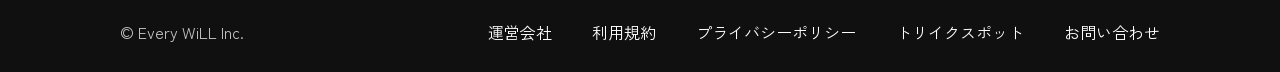
==== commit 68a77964: "Update campaign description text in 1.html" ====
--- a/1.html
+++ b/1.html
@@ -269,7 +269,7 @@
           <h3 class="merit-card__title"><span class="merit-card__em">友だち紹介</span>キャンペーン</h3>
           <p class="merit-card__sub merit-card__sub--lines">
             <img loading="lazy" decoding="async" src="img/sparkle-1.webp" alt="" class="merit-card__sparkle" width="40" height="41">
-            <span class="merit-card__sub-text">自分もお友だちもそれぞれ<br><span class="merit-card__key num">ポイント</span>がもらえる<br class="sp-only">キャンペーンです。</span>
+            <span class="merit-card__sub-text">自分もお友だちもそれぞれ<br><span class="merit-card__key num">ポイント</span>がもらえる<br class="sp-only">キャンペーン！</span>
             <img loading="lazy" decoding="async" src="img/sparkle-1.webp" alt="" class="merit-card__sparkle merit-card__sparkle--flip" width="40" height="41">
           </p>
           <div class="merit-card__visual merit-card__visual--friend">
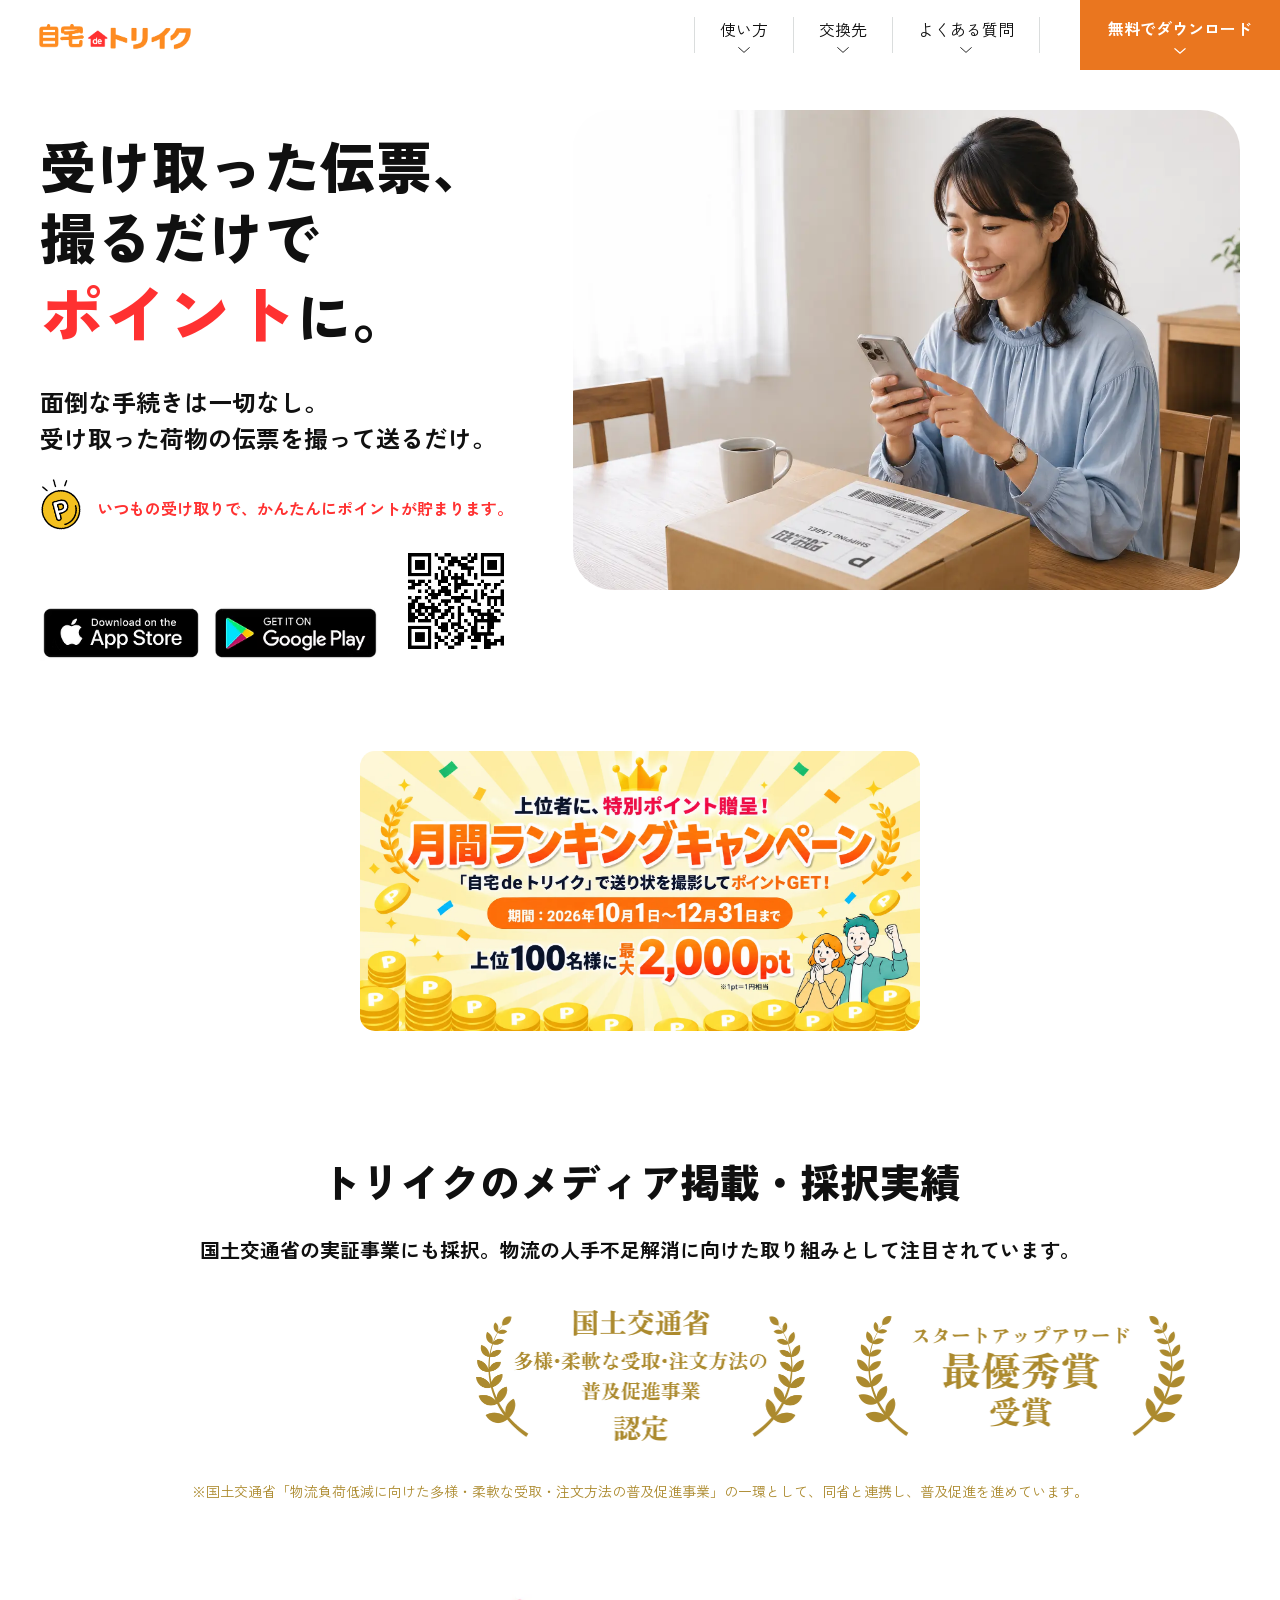
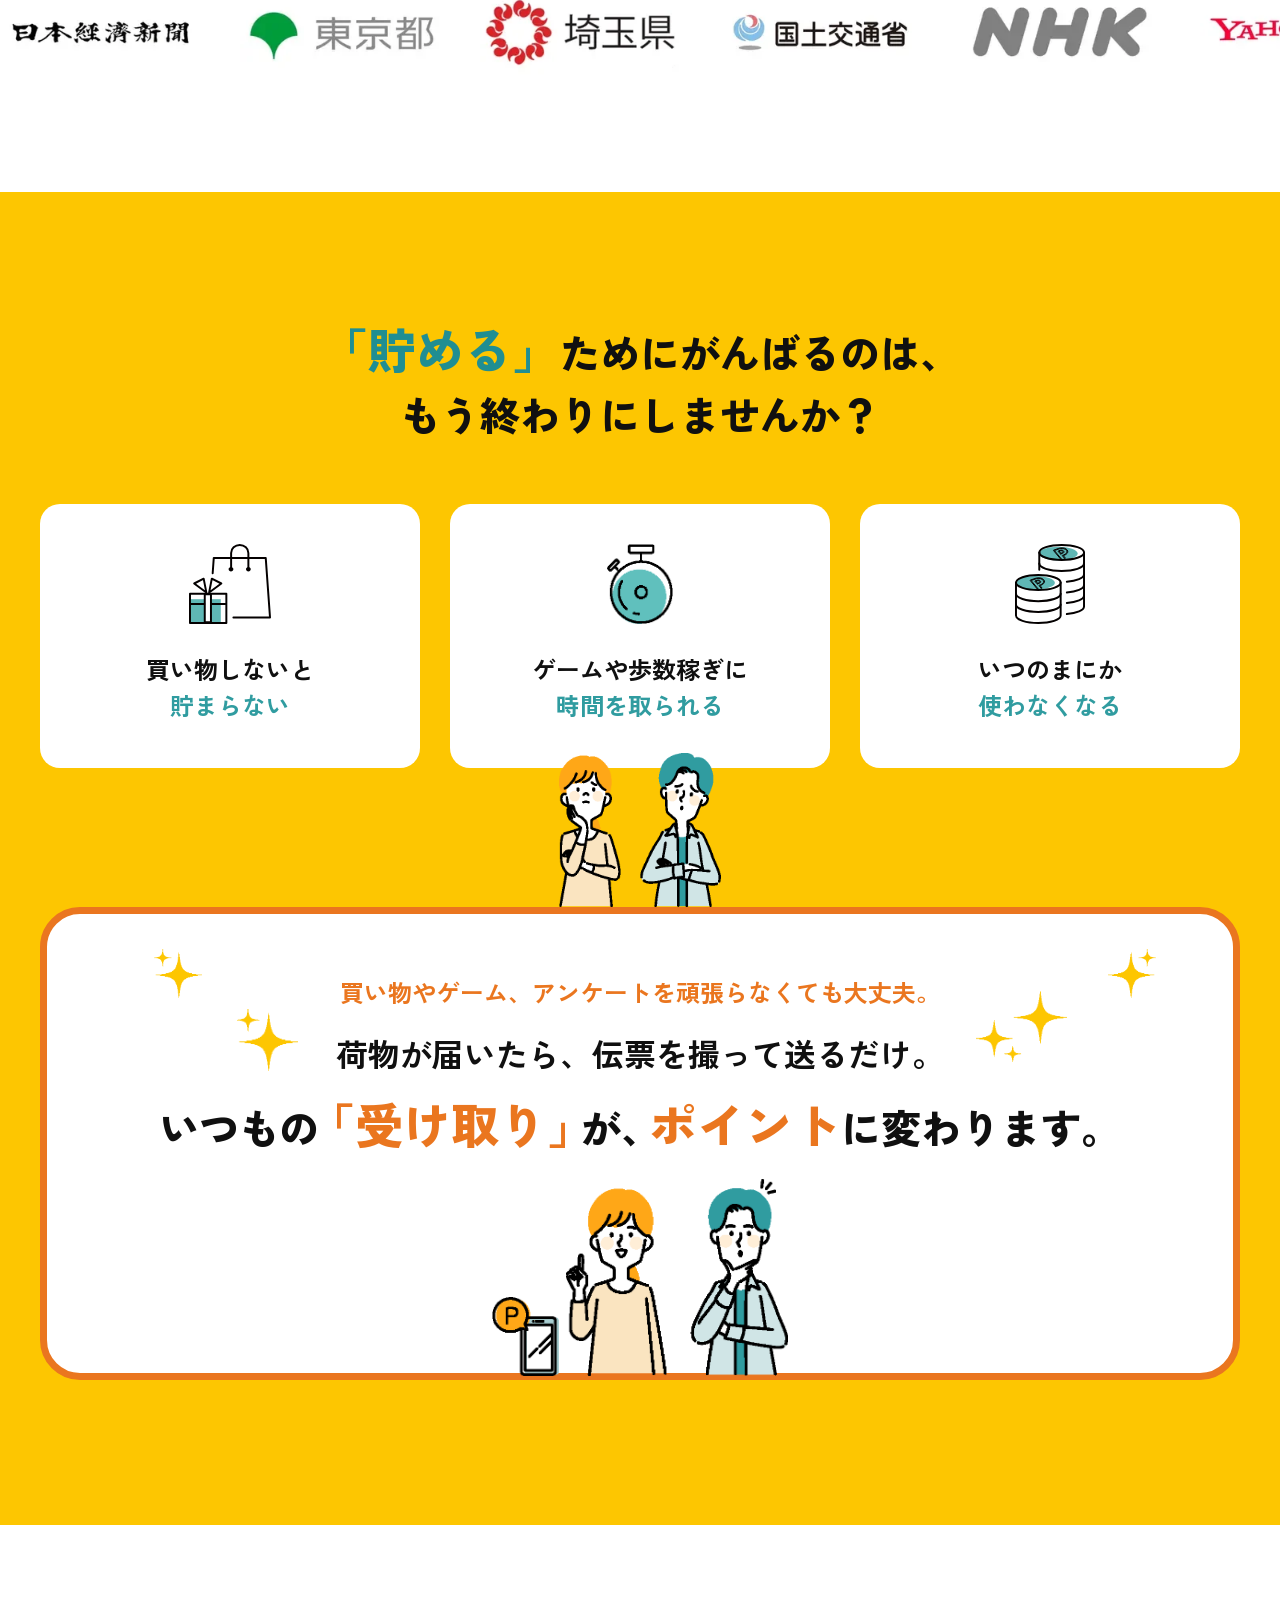
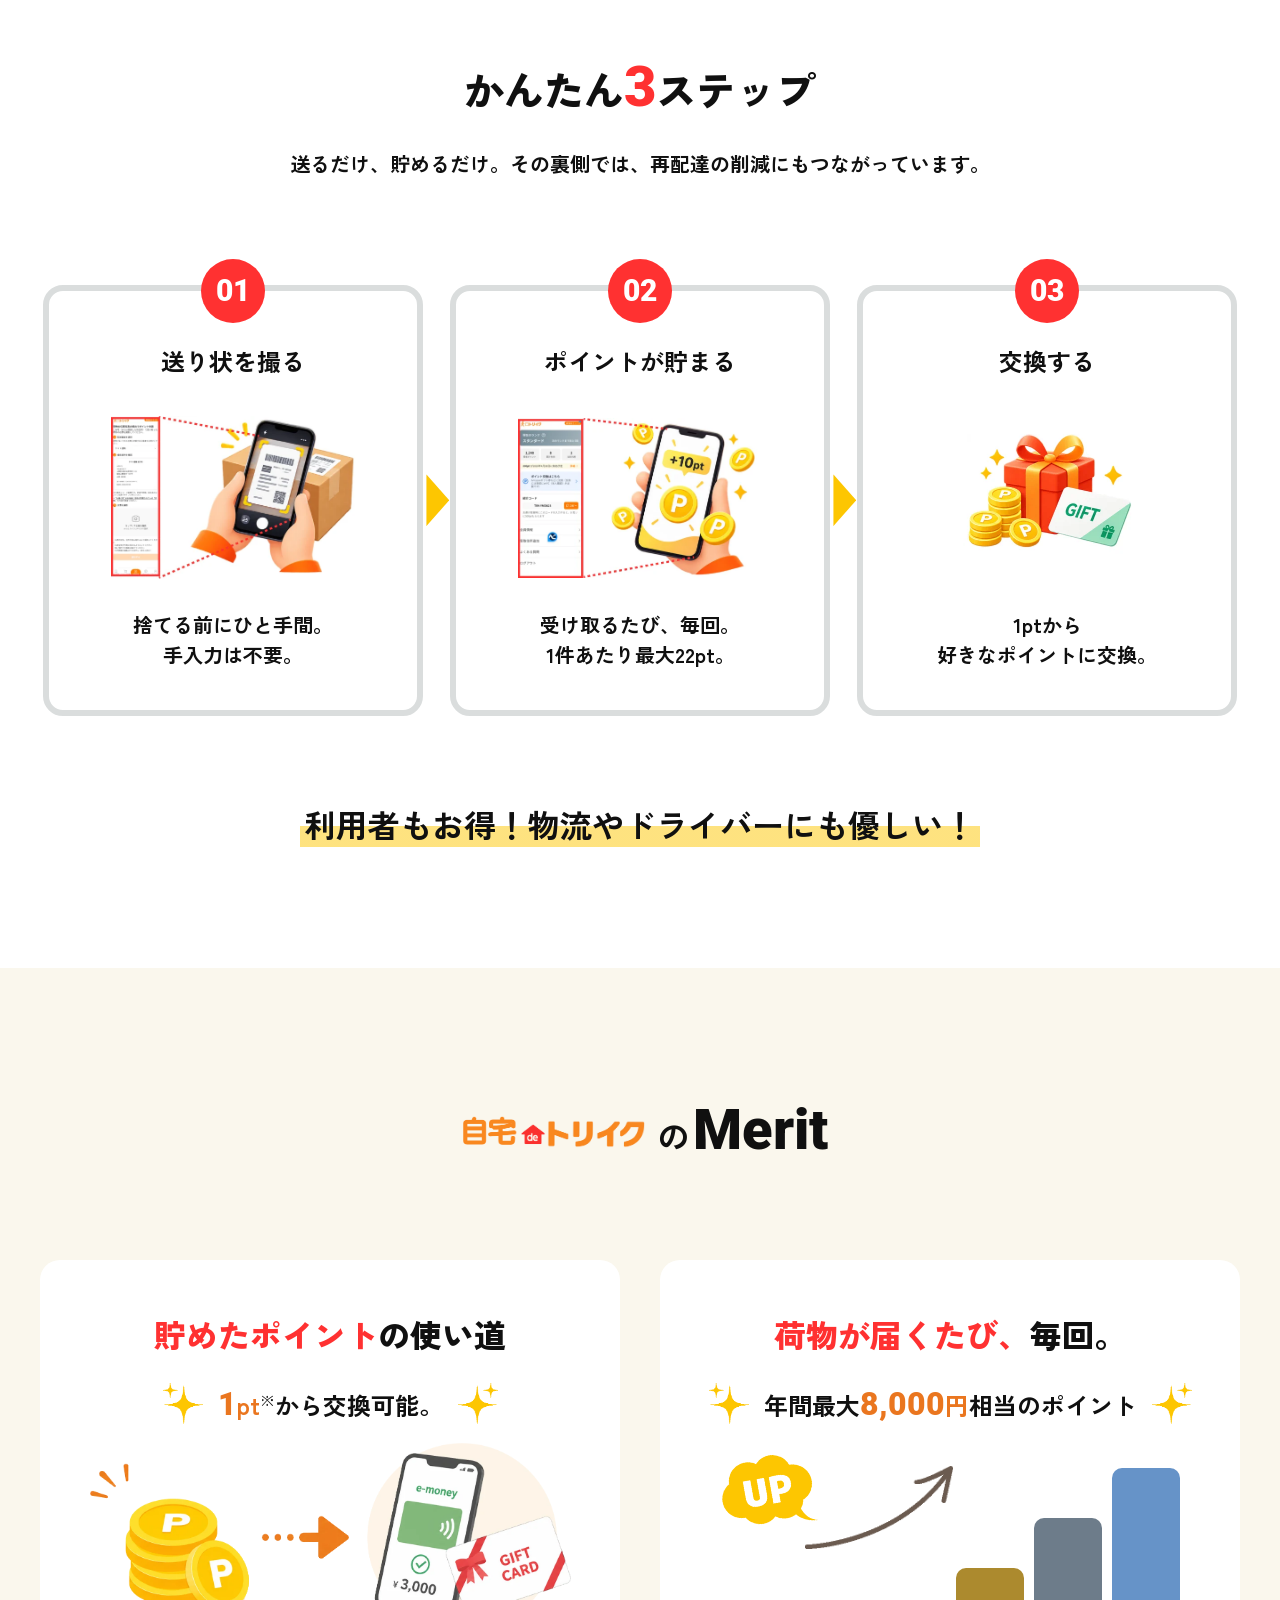
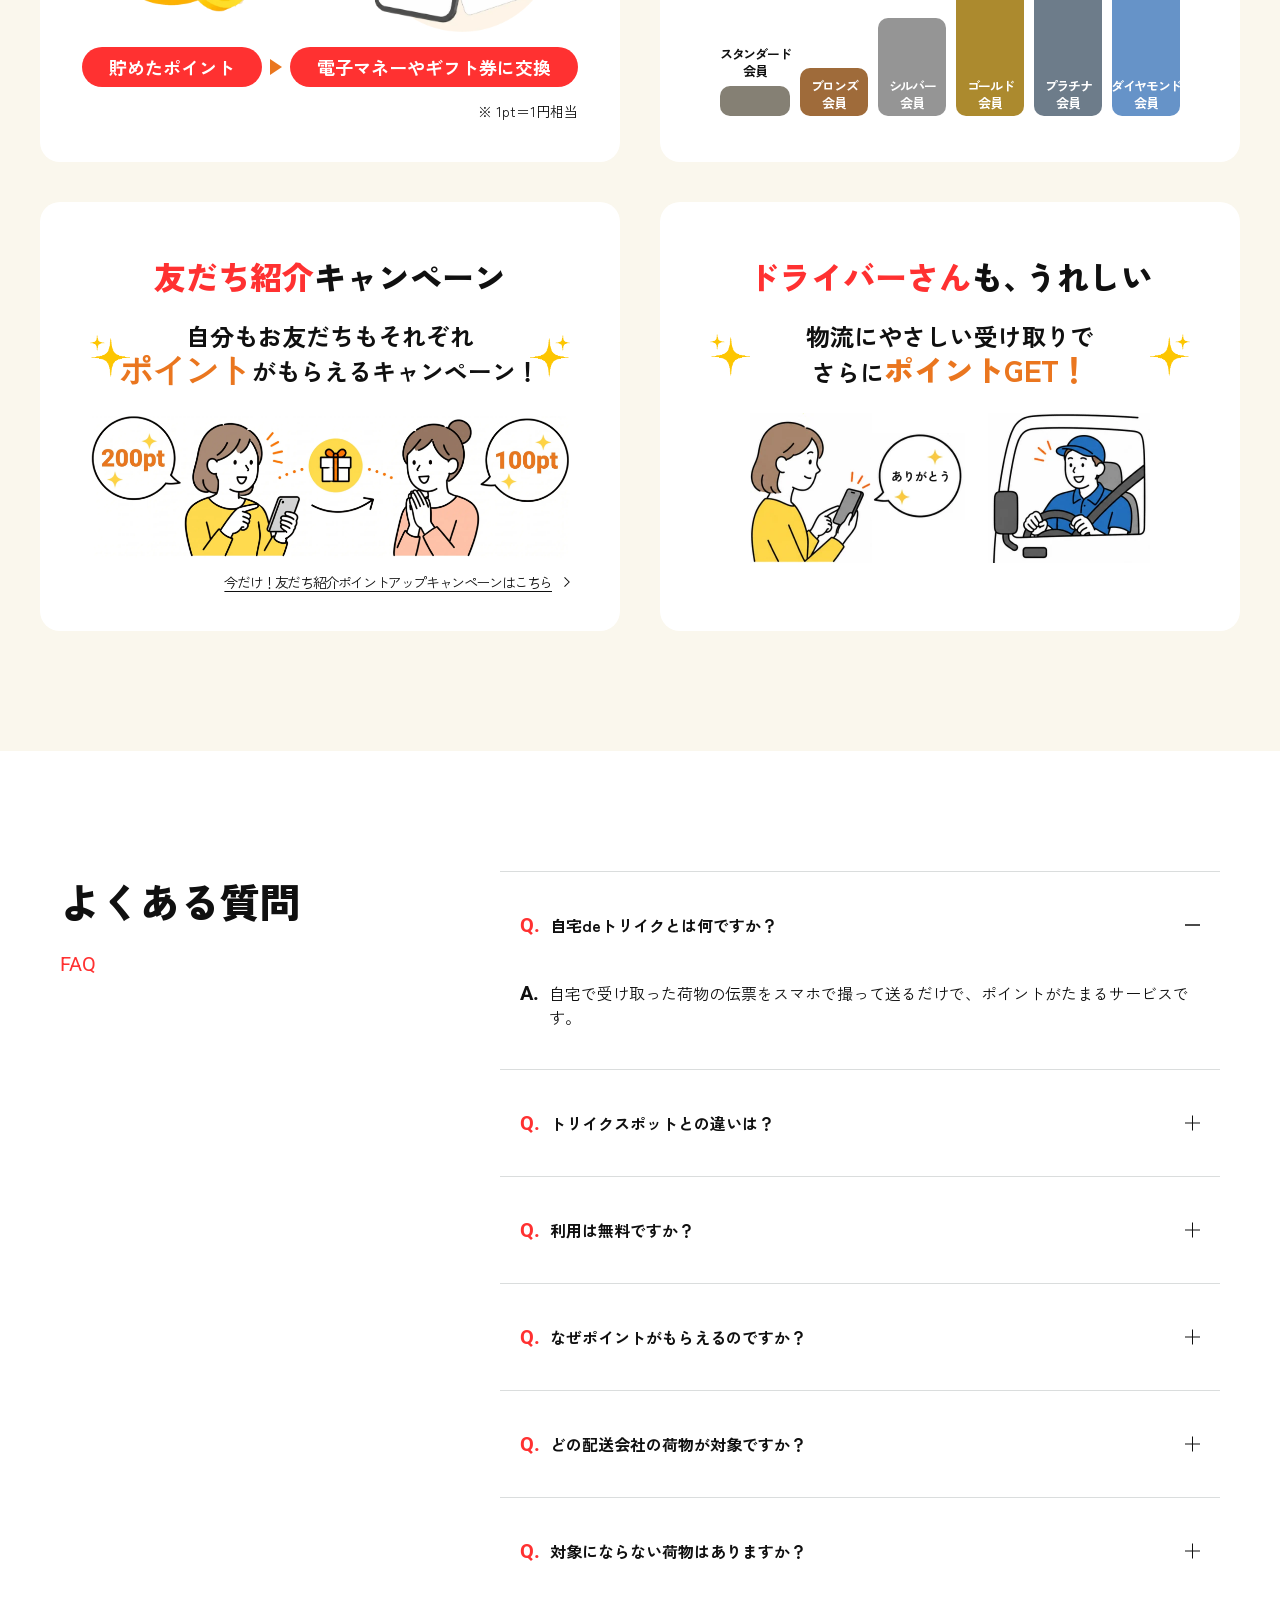
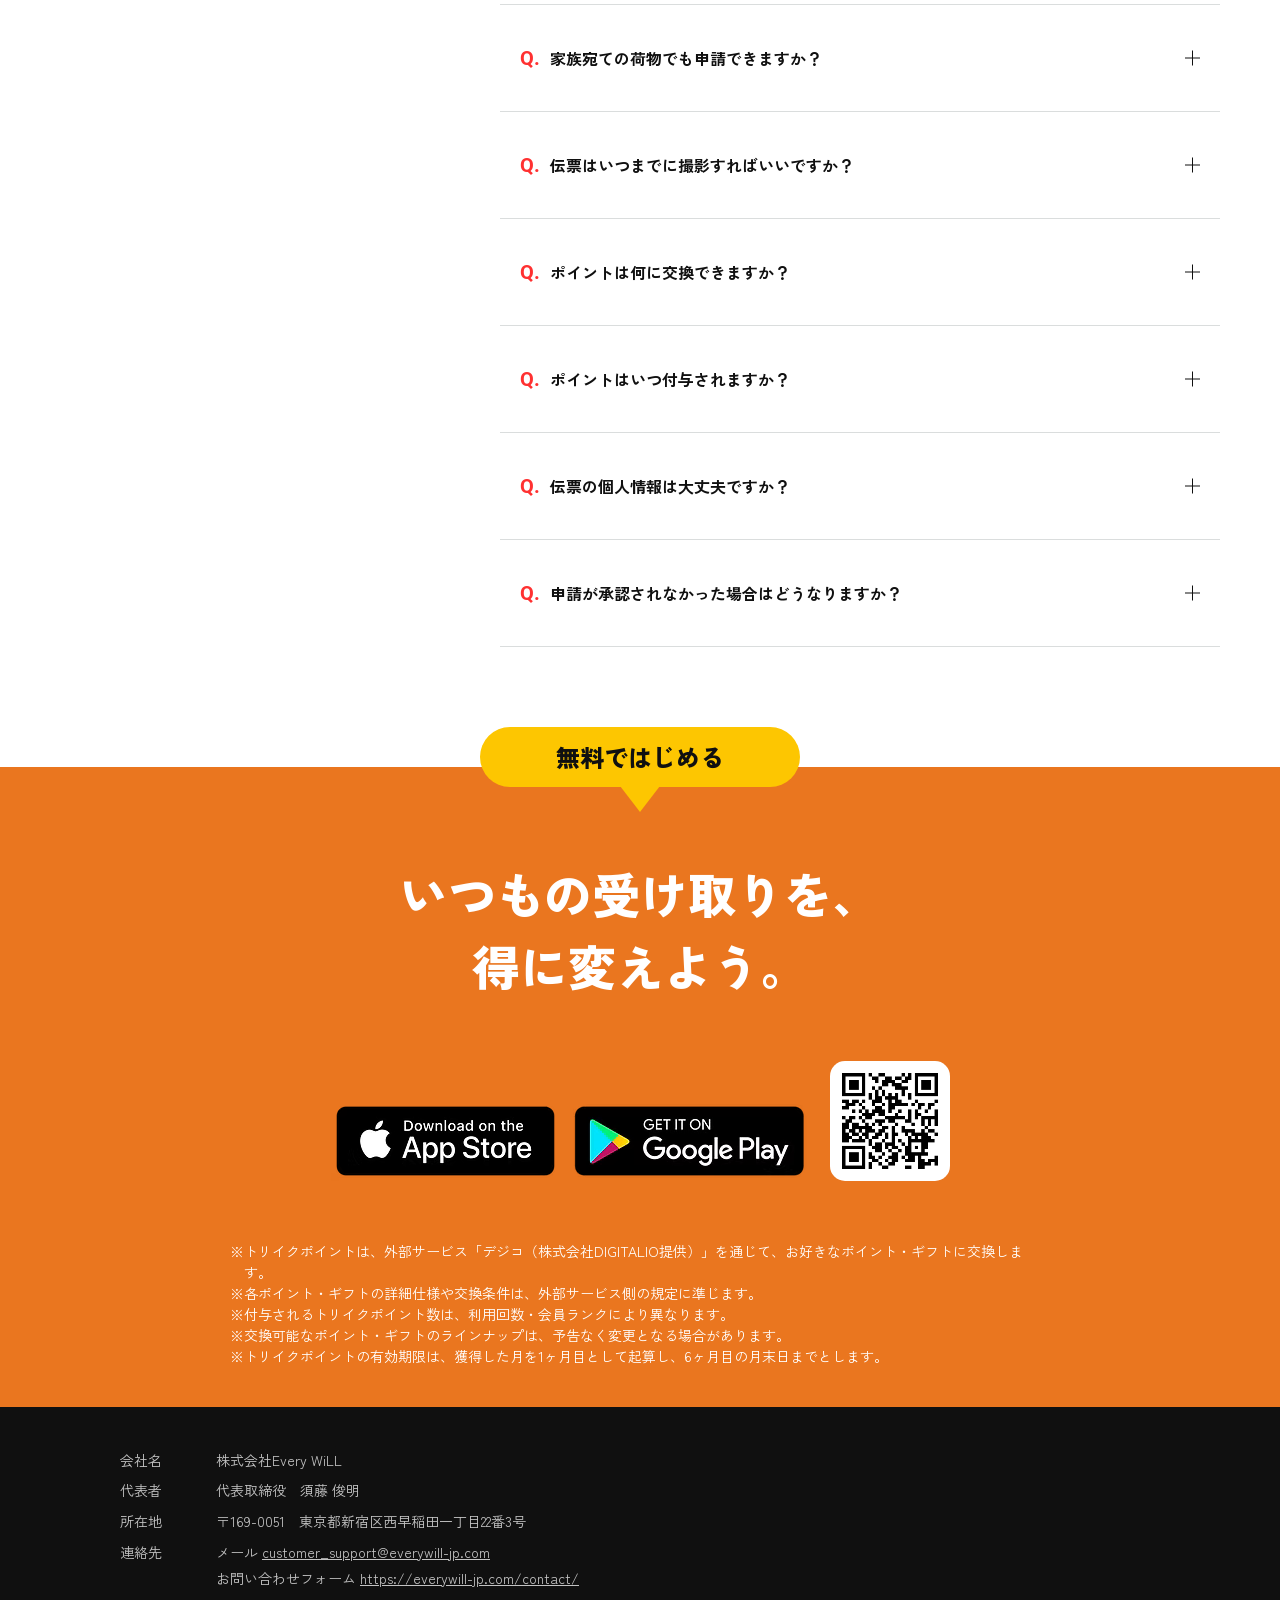
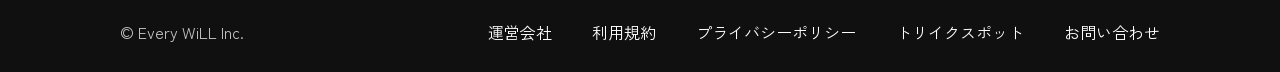
==== commit 9b428a96: "インフルエンサー別複製（1〜4.html）の head に Meta Pixel を追加 - 先方依頼（2026-10-06）。Pixel ID 1067439036117373、PageView 計" ====
--- a/1.html
+++ b/1.html
@@ -43,6 +43,24 @@
         y=l.getElementsByTagName(r)[0];y.parentNode.insertBefore(t,y);
     })(window, document, "clarity", "script", "ylfbpdaoep");
 </script>
+
+  <!-- Meta Pixel Code -->
+  <script>
+  !function(f,b,e,v,n,t,s)
+  {if(f.fbq)return;n=f.fbq=function(){n.callMethod?
+  n.callMethod.apply(n,arguments):n.queue.push(arguments)};
+  if(!f._fbq)f._fbq=n;n.push=n;n.loaded=!0;n.version='2.0';
+  n.queue=[];t=b.createElement(e);t.async=!0;
+  t.src=v;s=b.getElementsByTagName(e)[0];
+  s.parentNode.insertBefore(t,s)}(window, document,'script',
+  'https://connect.facebook.net/en_US/fbevents.js');
+  fbq('init', '1067439036117373');
+  fbq('track', 'PageView');
+  </script>
+  <noscript><img height="1" width="1" style="display:none"
+  src="https://www.facebook.com/tr?id=1067439036117373&ev=PageView&noscript=1"
+  /></noscript>
+  <!-- End Meta Pixel Code -->
 </head>
 <body>
 <div class="device">
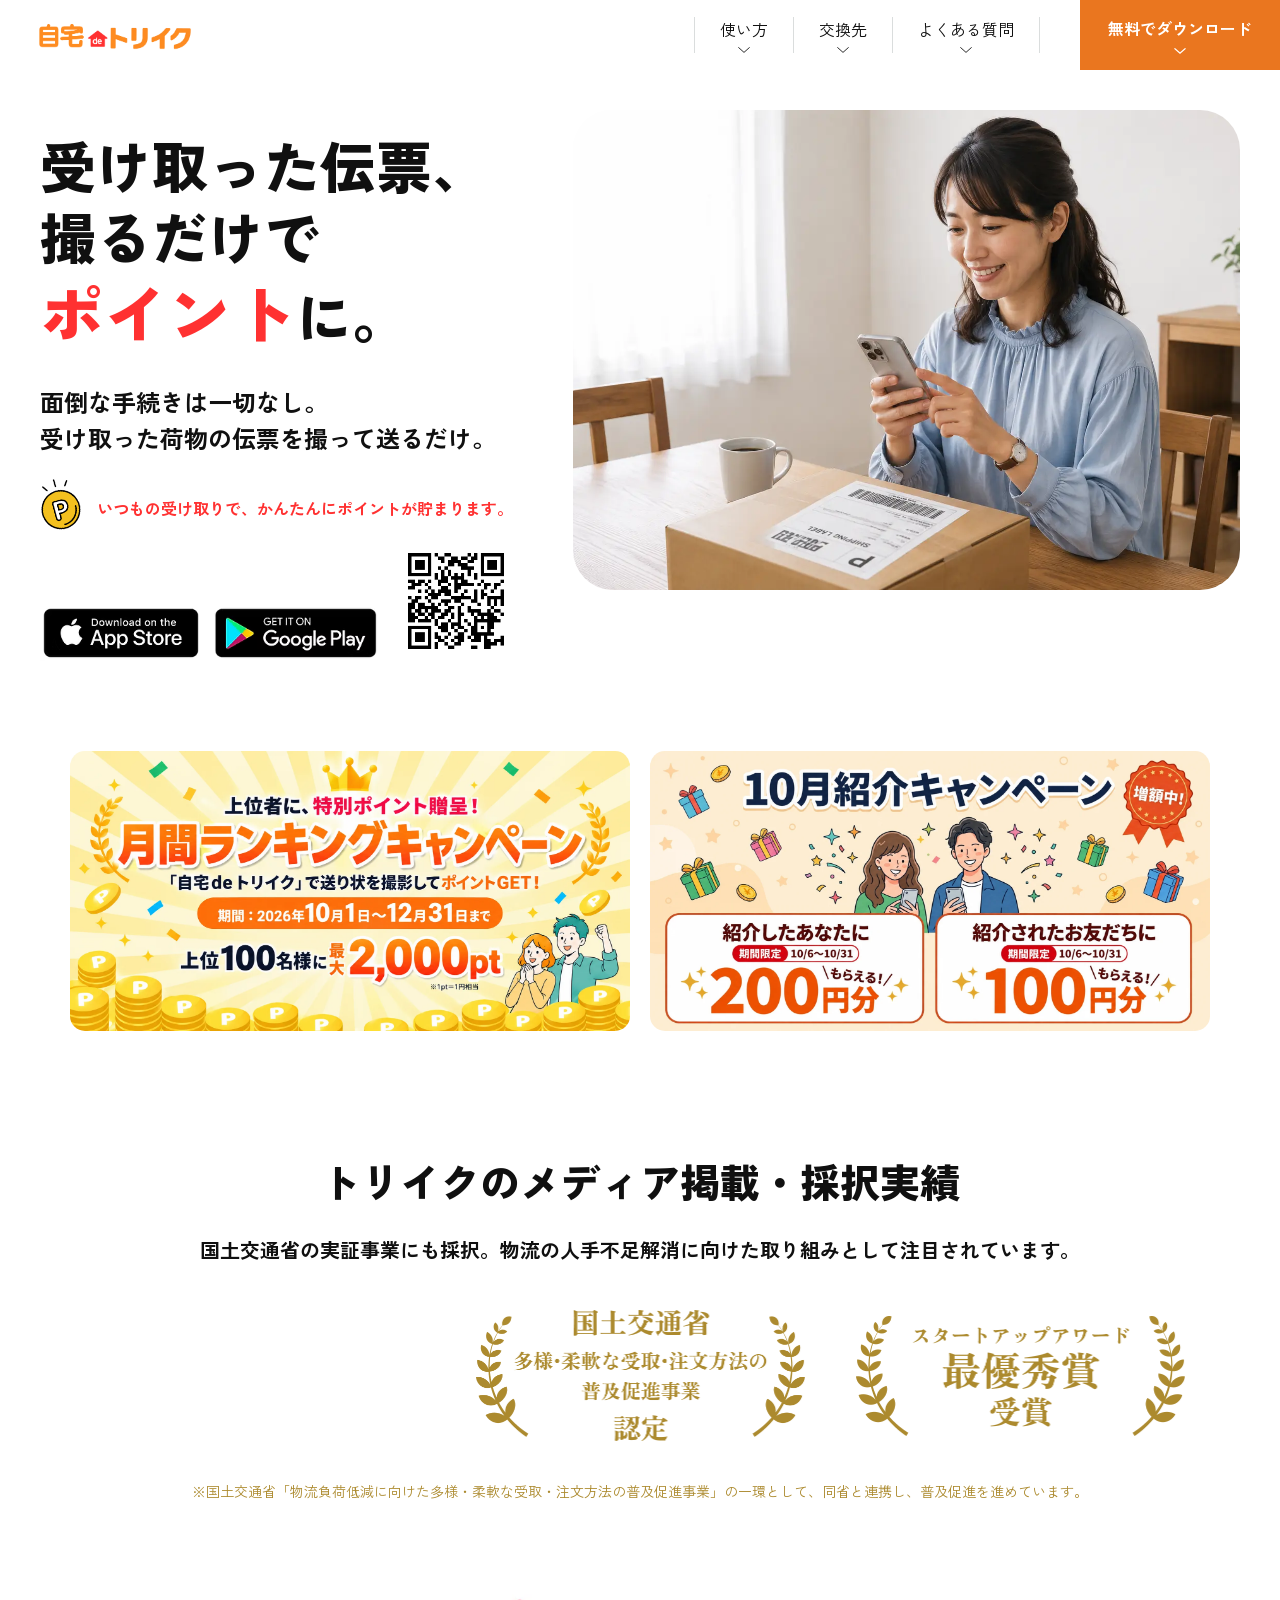
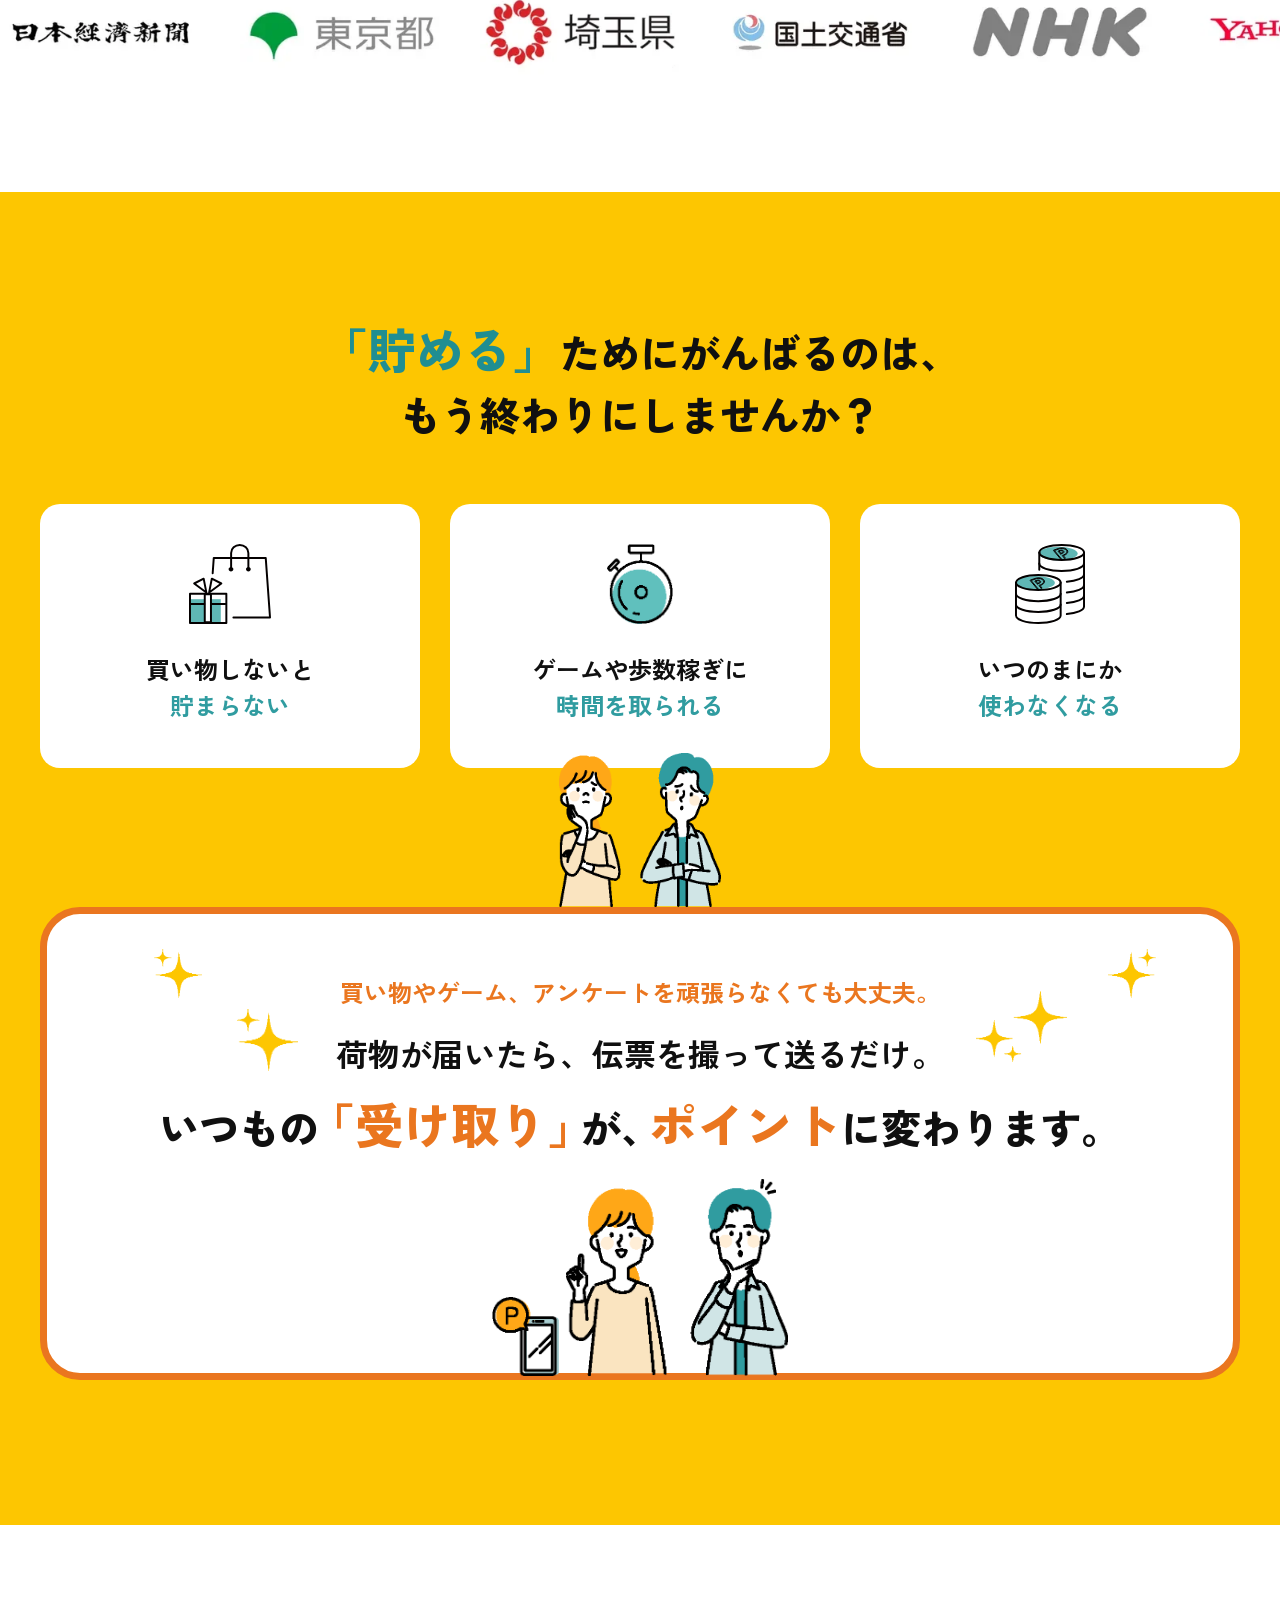
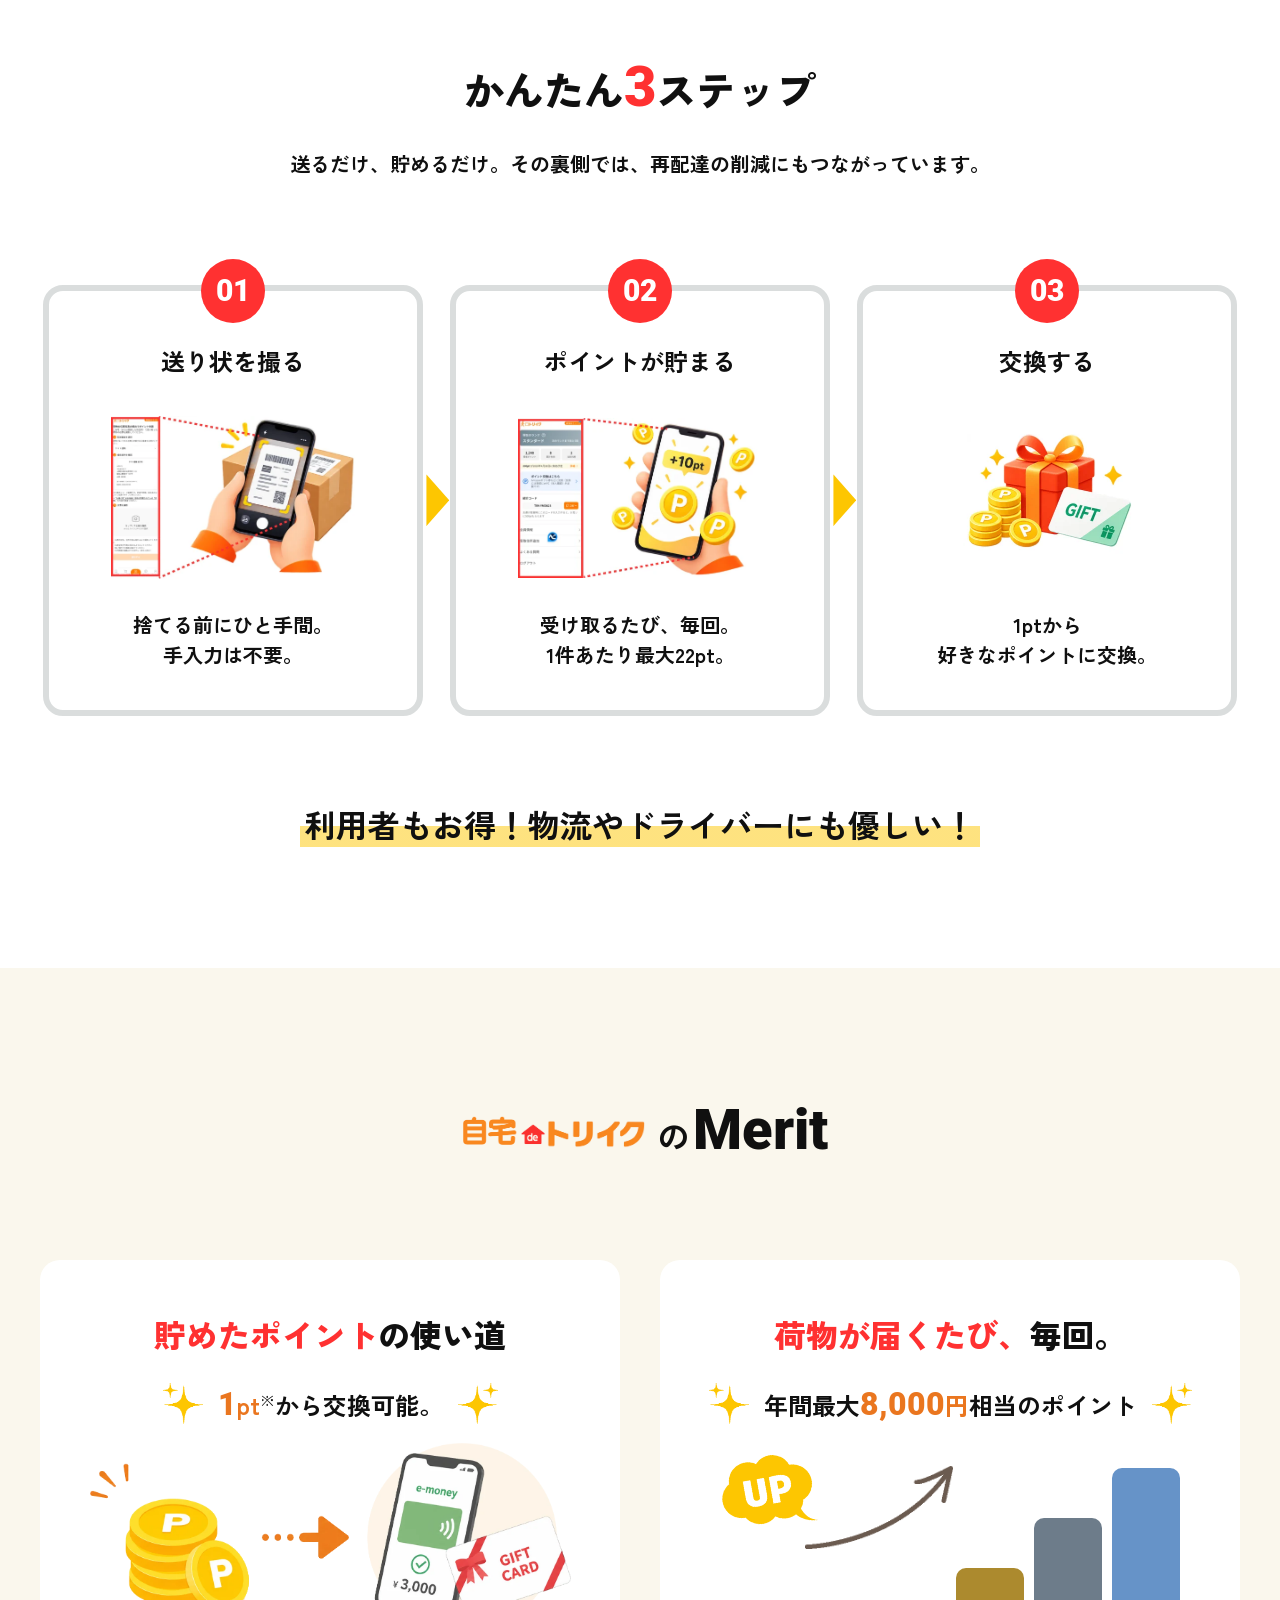
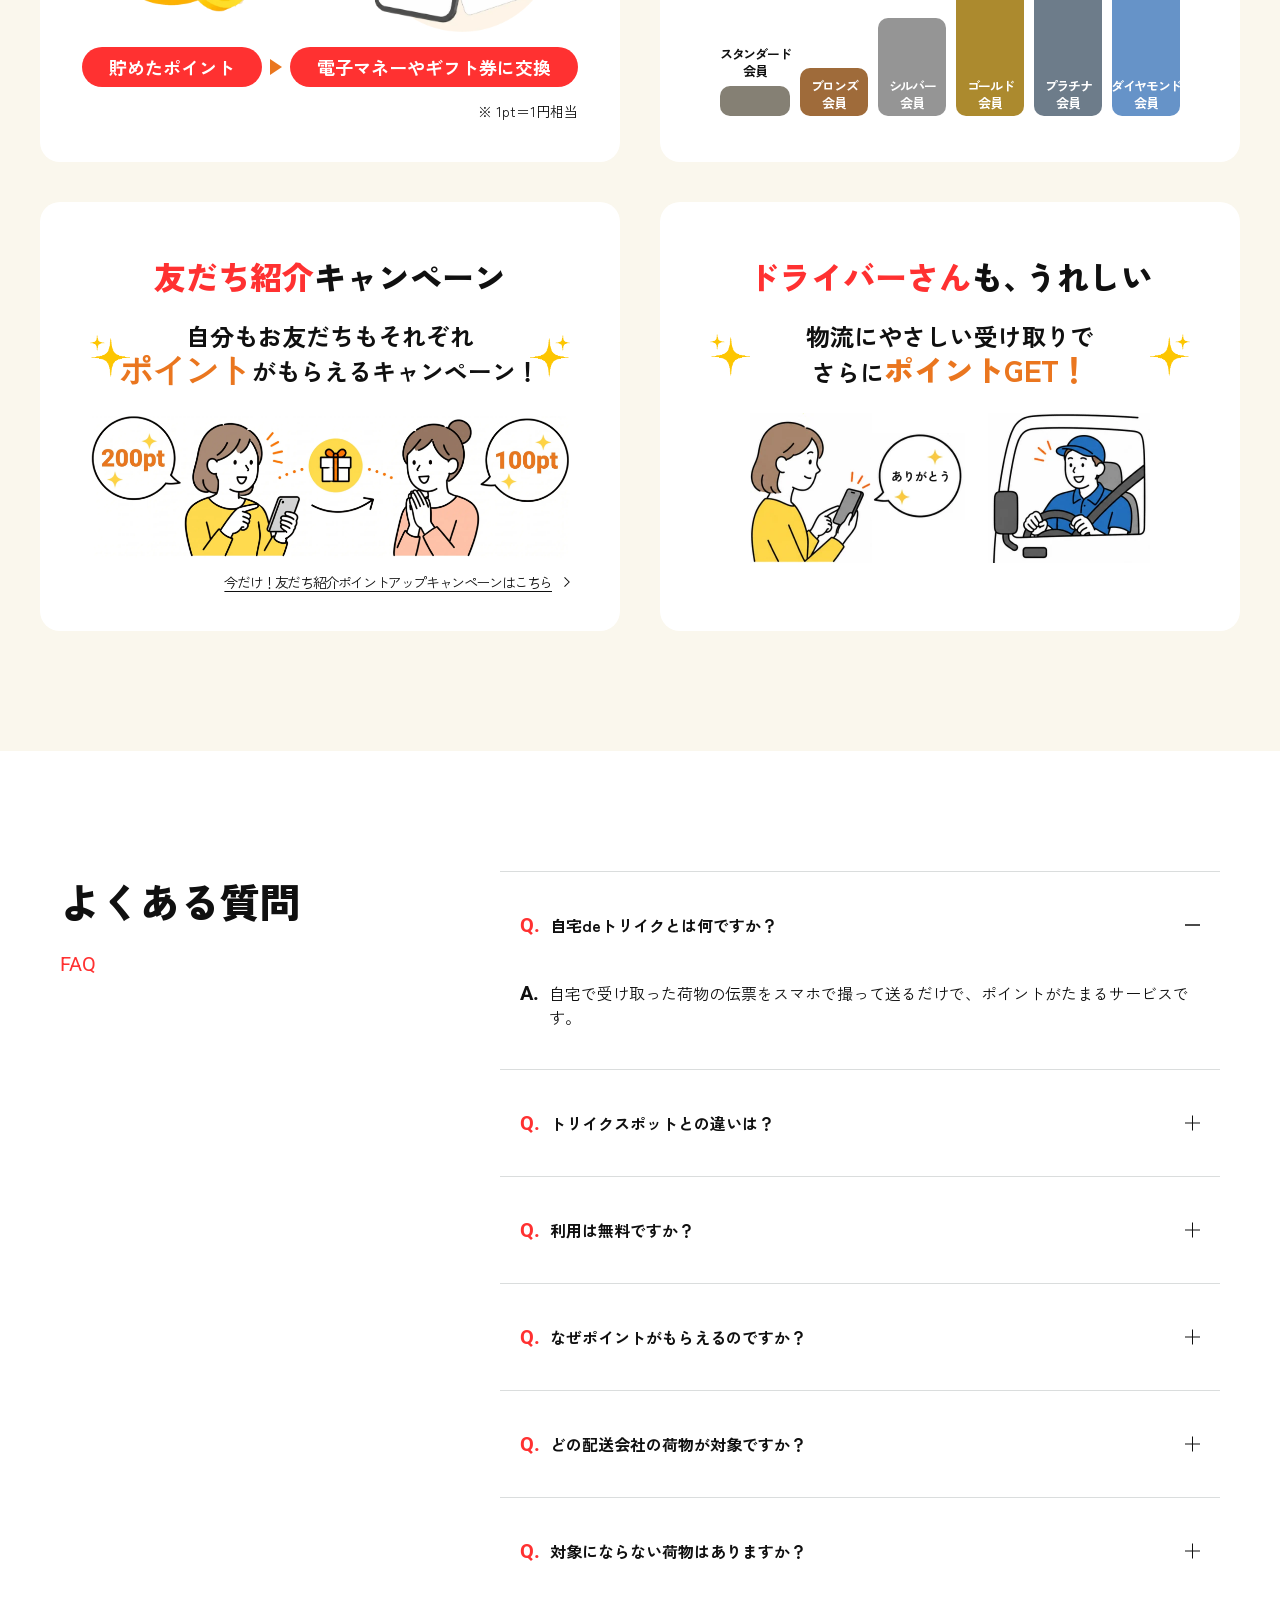
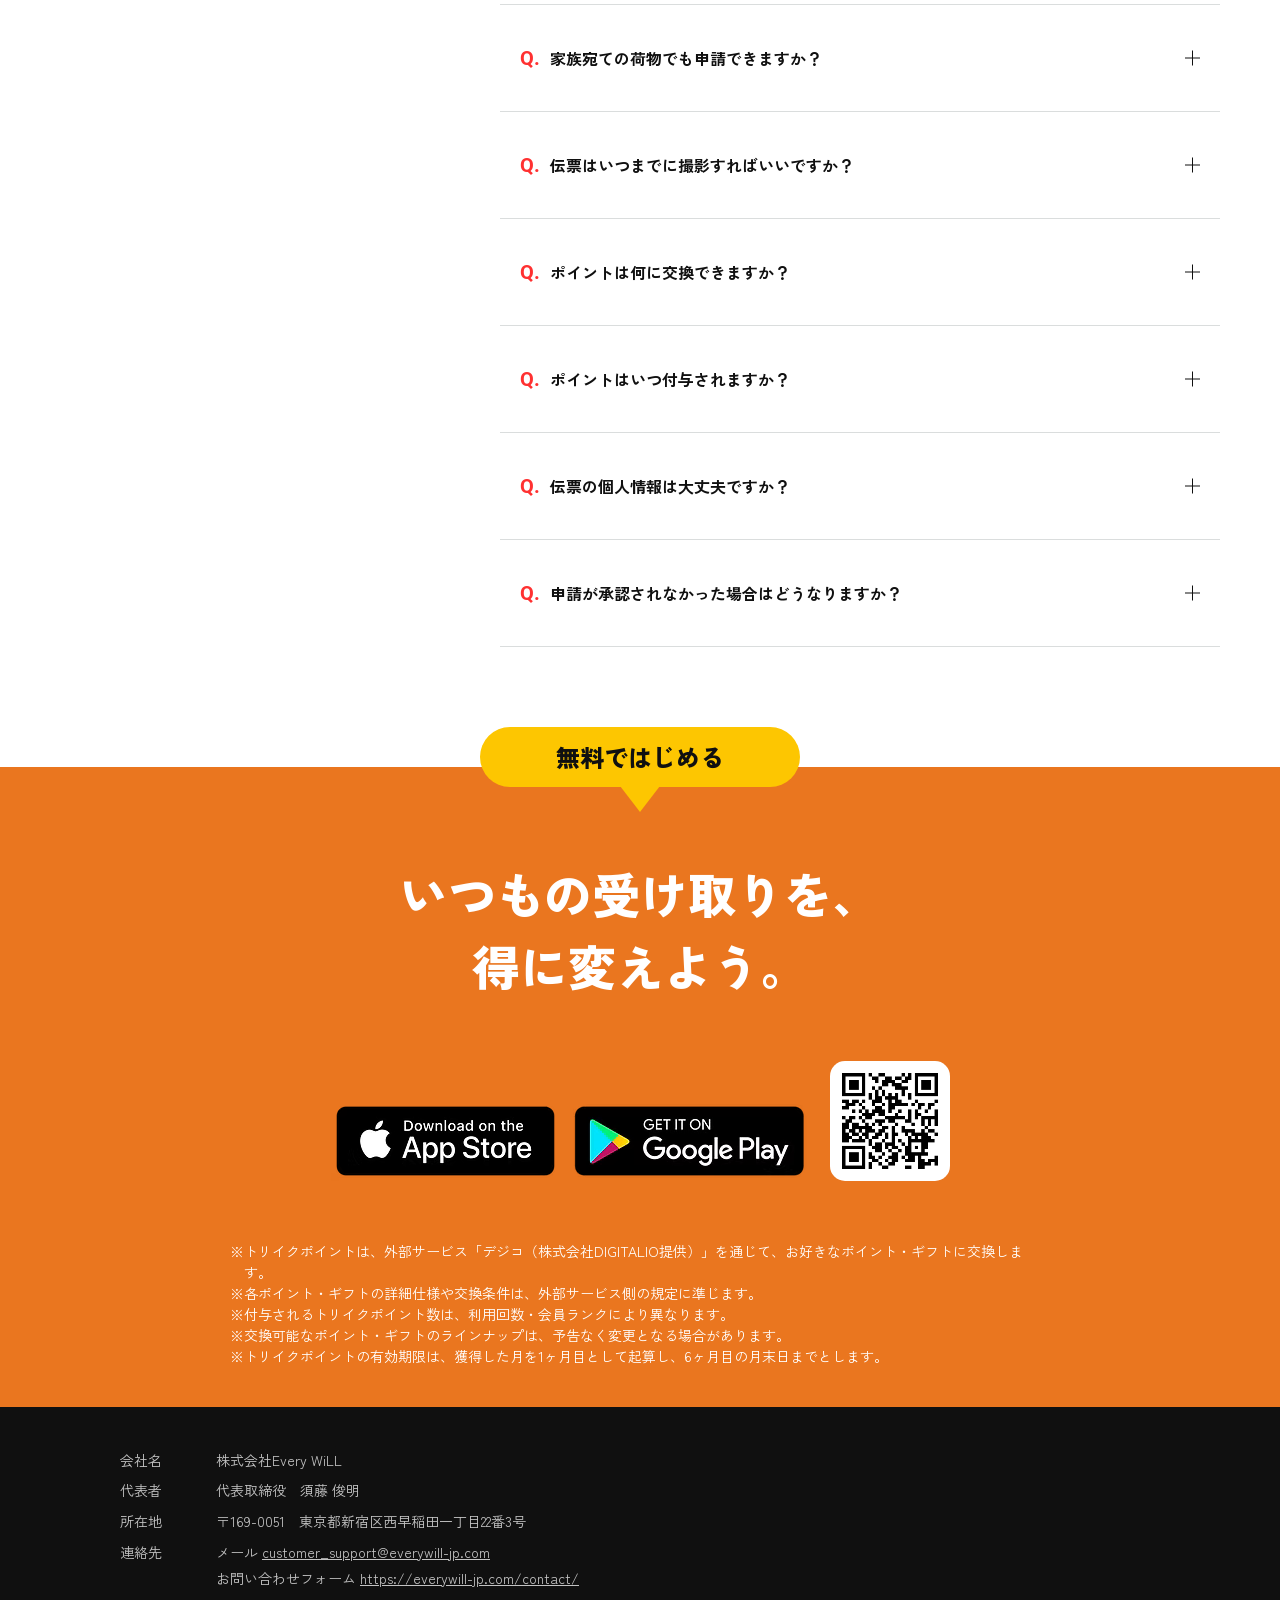
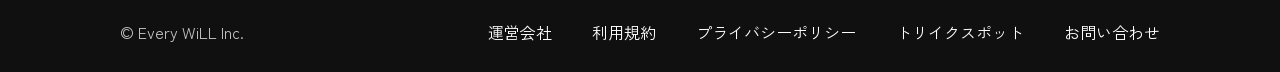
==== commit 18ef62a4: "月間ランキングバナーの隣に10月紹介キャンペーンバナーを追加 - img/banner-friend.webp を追加（リンク先: friend.html） - .media__banners を2枚" ====
--- a/1.html
+++ b/1.html
@@ -118,6 +118,9 @@
         <a href="https://toriiku-cp.com/" target="_blank" rel="noopener" class="media__banner">
           <img src="img/banner-cp2.webp?v=20261002" alt="月間ランキングキャンペーン 「自宅deトリイク」で送り状を撮影してポイントGET！ 上位100名様に最大2,000pt 期間：2026年10月1日〜12月31日まで" width="560" height="280">
         </a>
+        <a href="https://toriiku-jp.com/home/friend.html" target="_blank" rel="noopener" class="media__banner">
+          <img src="img/banner-friend.webp?v=20261007" alt="10月紹介キャンペーン 増額中！ 紹介したあなたに200円分、紹介されたお友だちに100円分もらえる！ 期間限定：10月6日〜10月31日" width="560" height="280">
+        </a>
       </div>
 
       <h2 class="media__title">トリイクの<br class="sp-only">メディア掲載・採択実績</h2>
--- a/css/style.css
+++ b/css/style.css
@@ -318,10 +318,15 @@
 .media__banners {
   display: flex;
   justify-content: center;
+  gap: 1.25rem;
+  max-width: 75rem;
+  margin: 0 auto;
   padding: 0 1.25rem;
 }
 
 .media__banner {
+  flex: 0 1 35rem;
+  min-width: 0;
   transition: opacity 0.3s;
 }
 
@@ -331,8 +336,7 @@
 
 .media__banner img {
   display: block;
-  width: 35rem;
-  max-width: 100%;
+  width: 100%;
   height: auto;
   border-radius: 0.9375rem;
 }
@@ -1459,11 +1463,19 @@
   }
 
   .media__banners {
+    flex-direction: column;
+    align-items: center;
+    gap: 0.9375rem;
     padding: 0 0.9375rem;
   }
 
+  .media__banner {
+    flex: none;
+    width: 100%;
+    max-width: 35rem;
+  }
+
   .media__banner img {
-    width: 100%;
     border-radius: 0.625rem;
   }
 
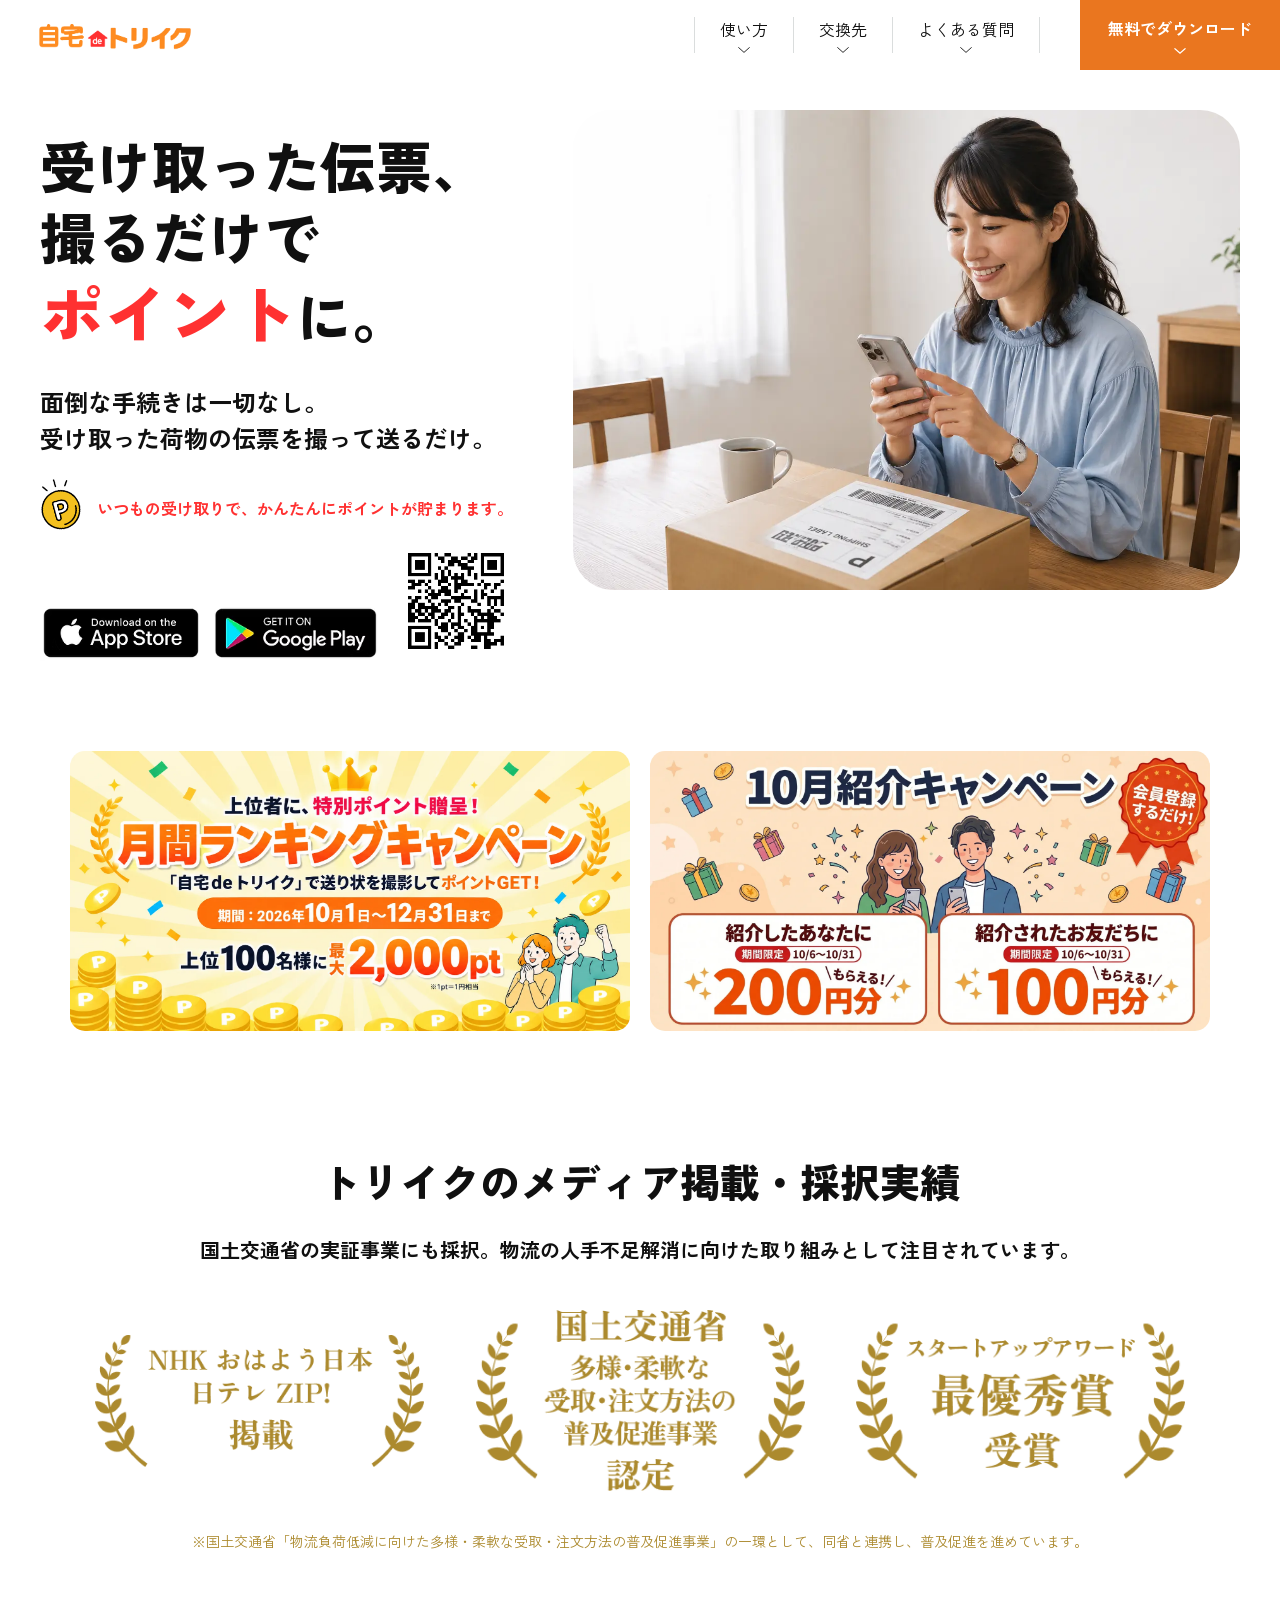
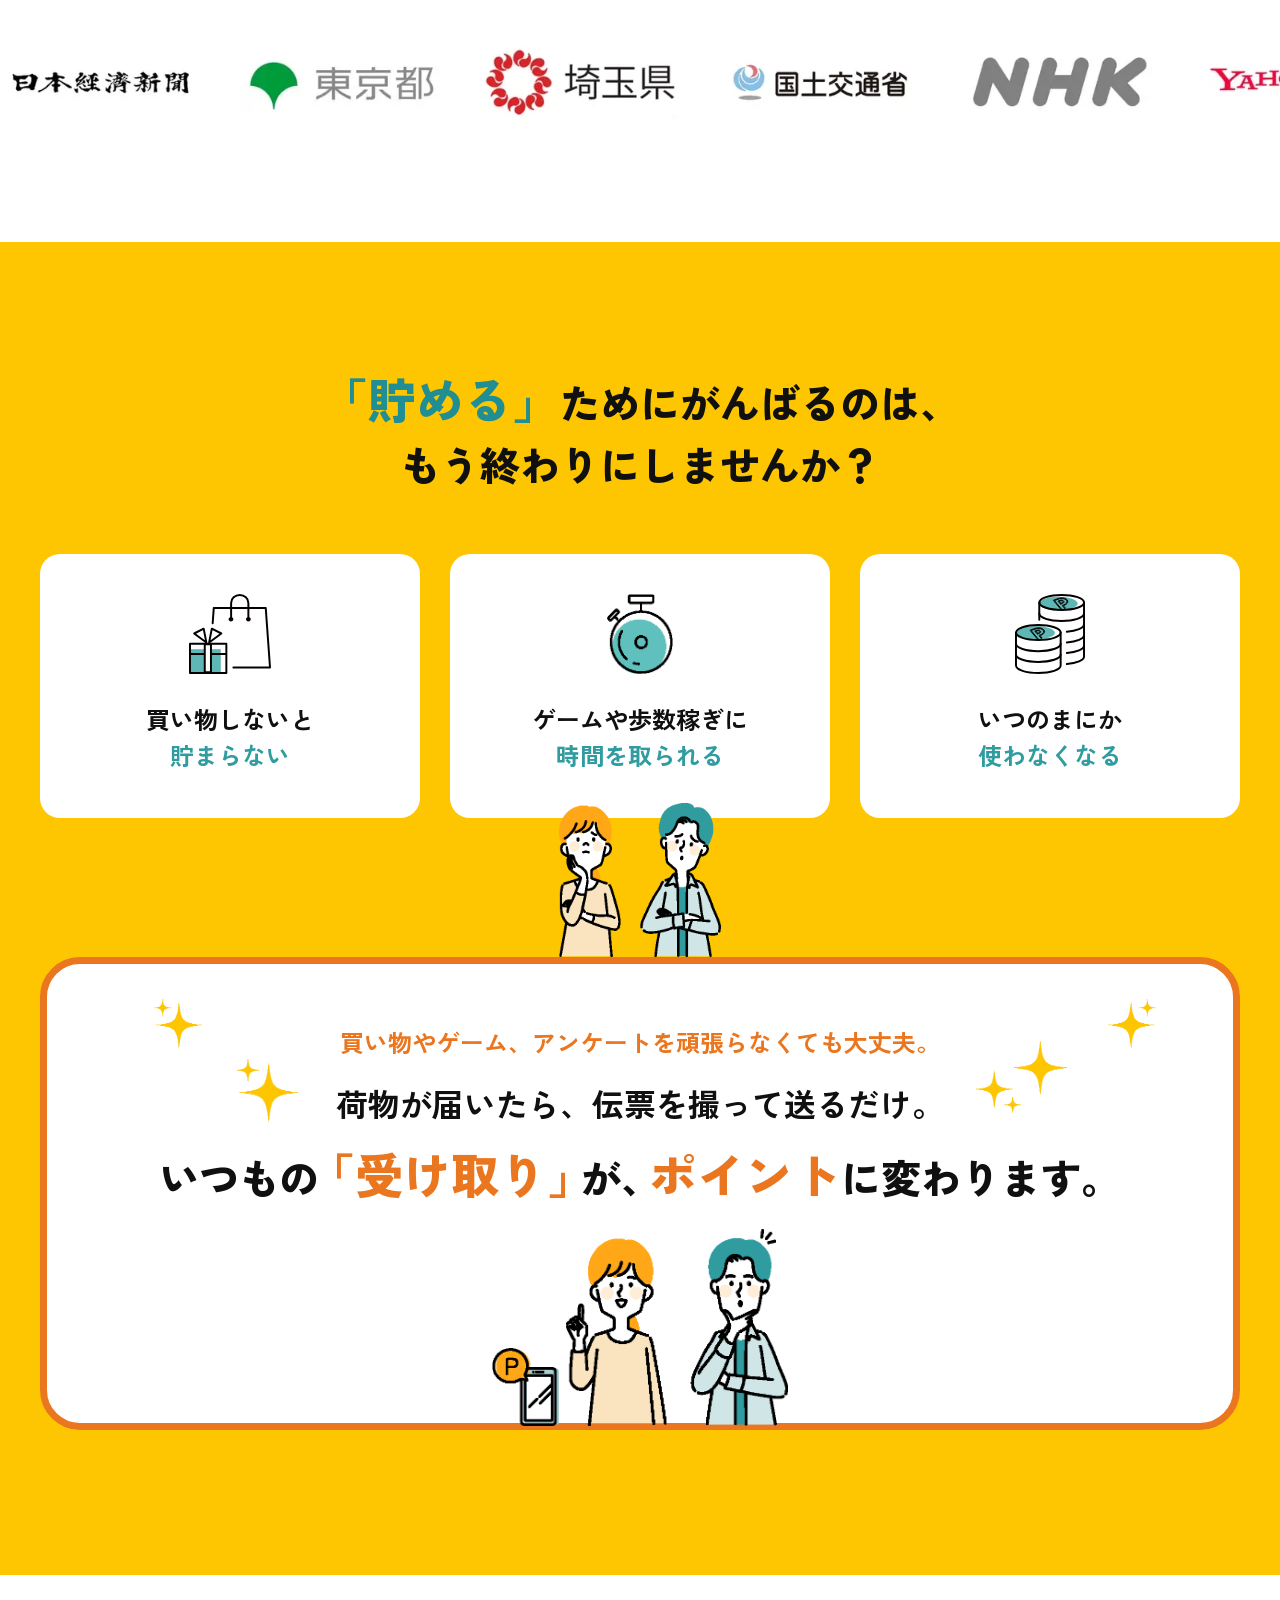
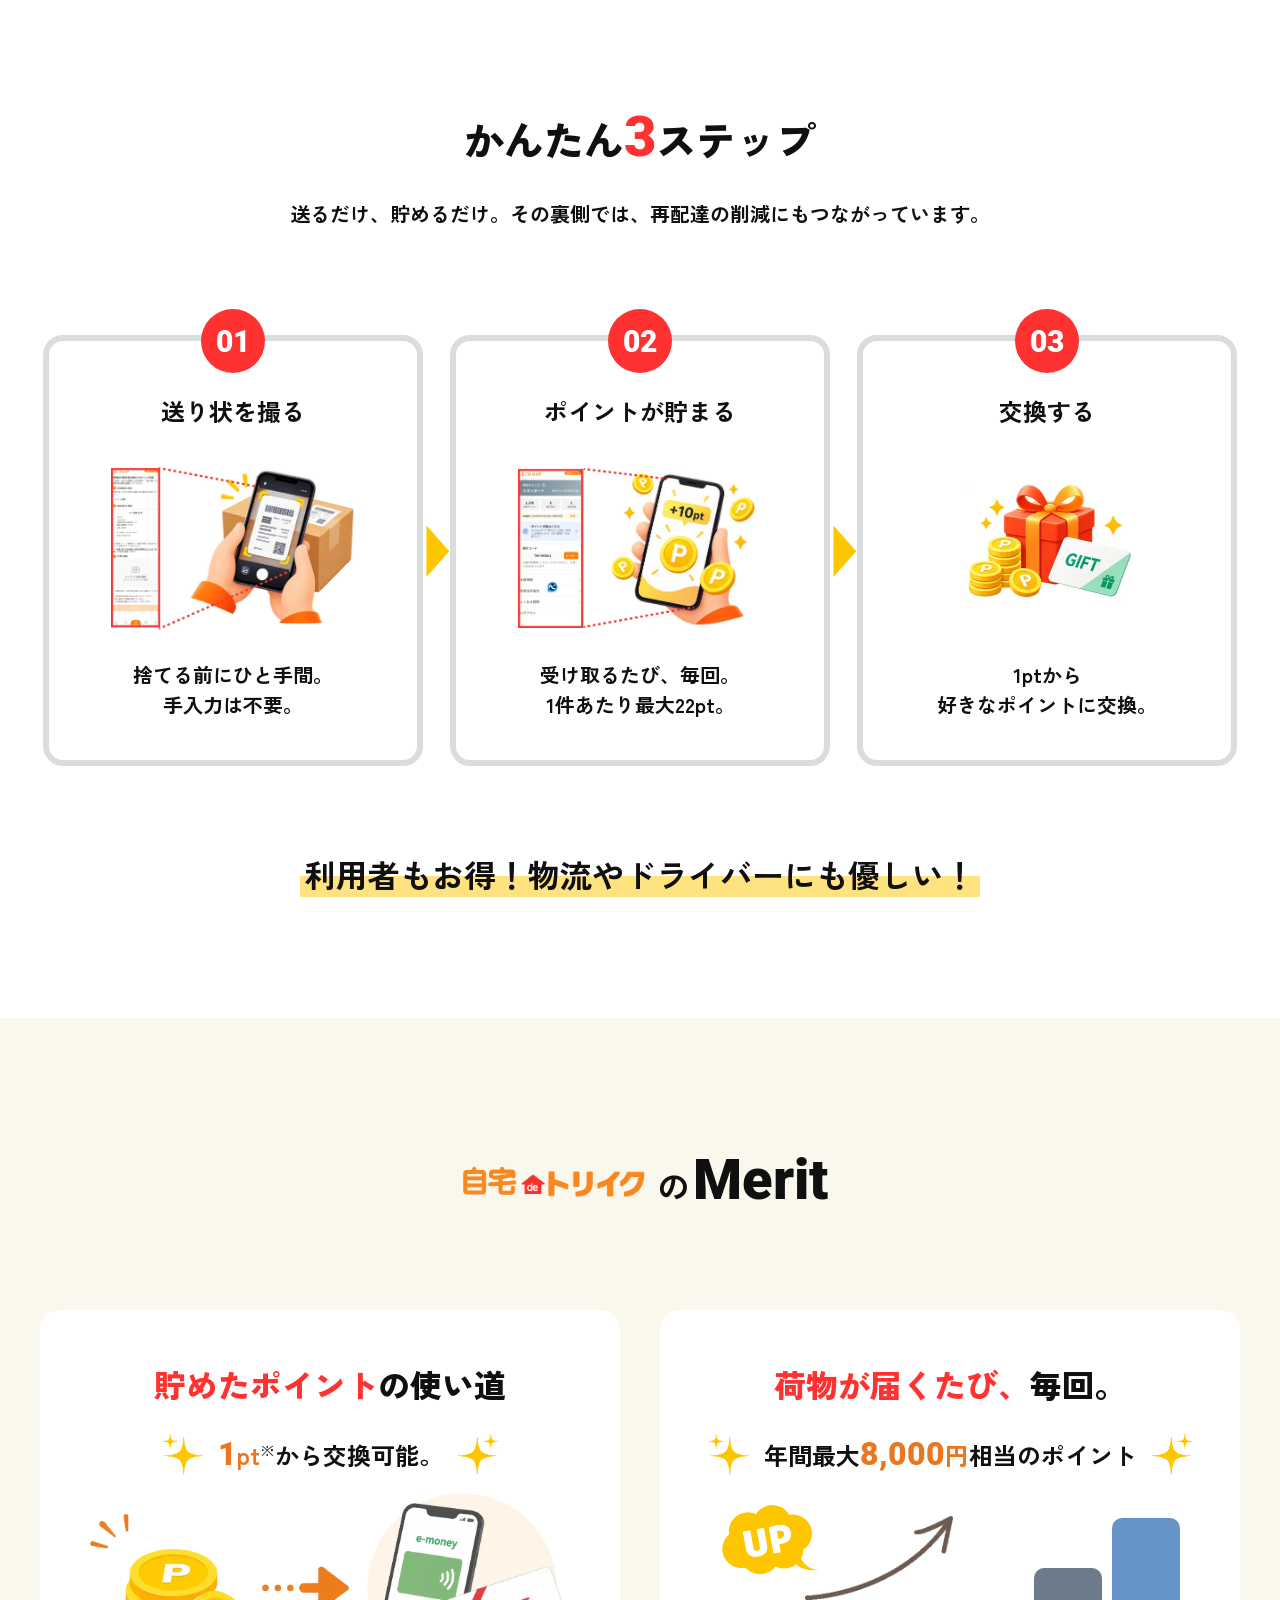
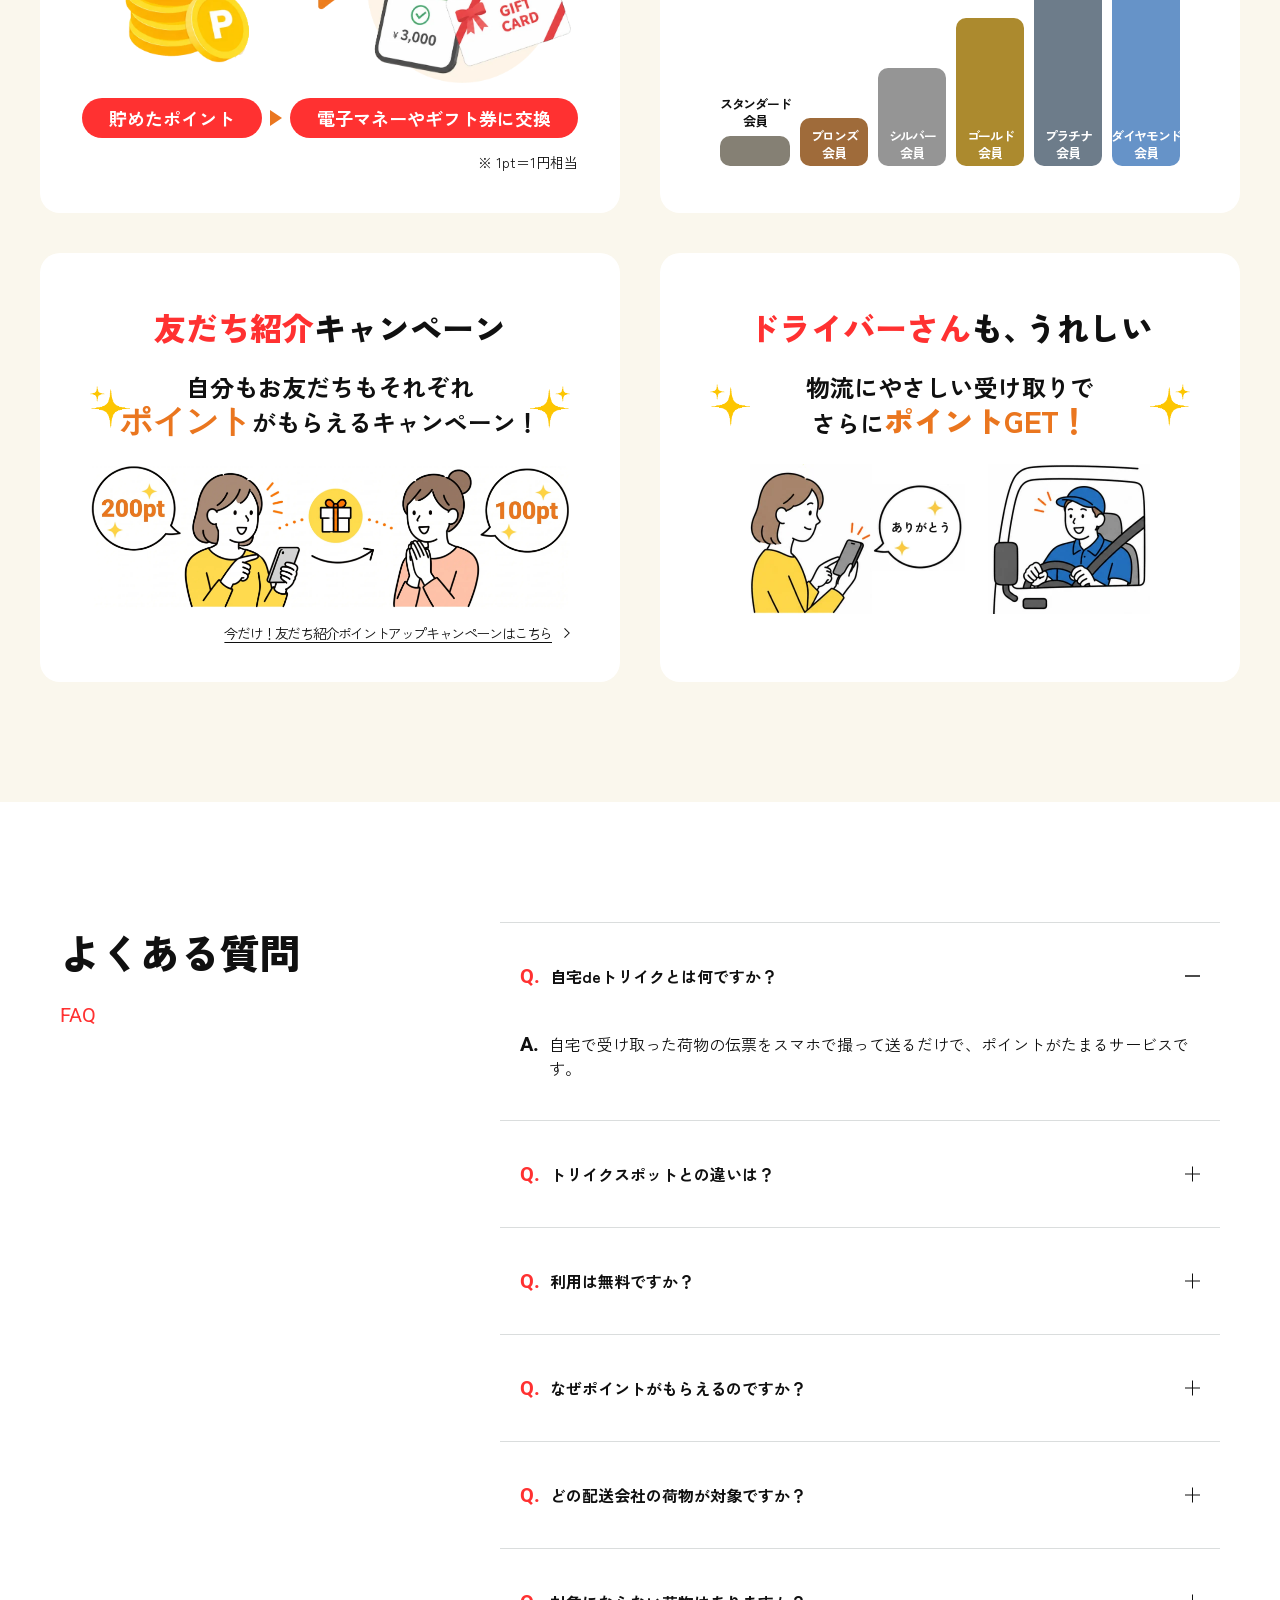
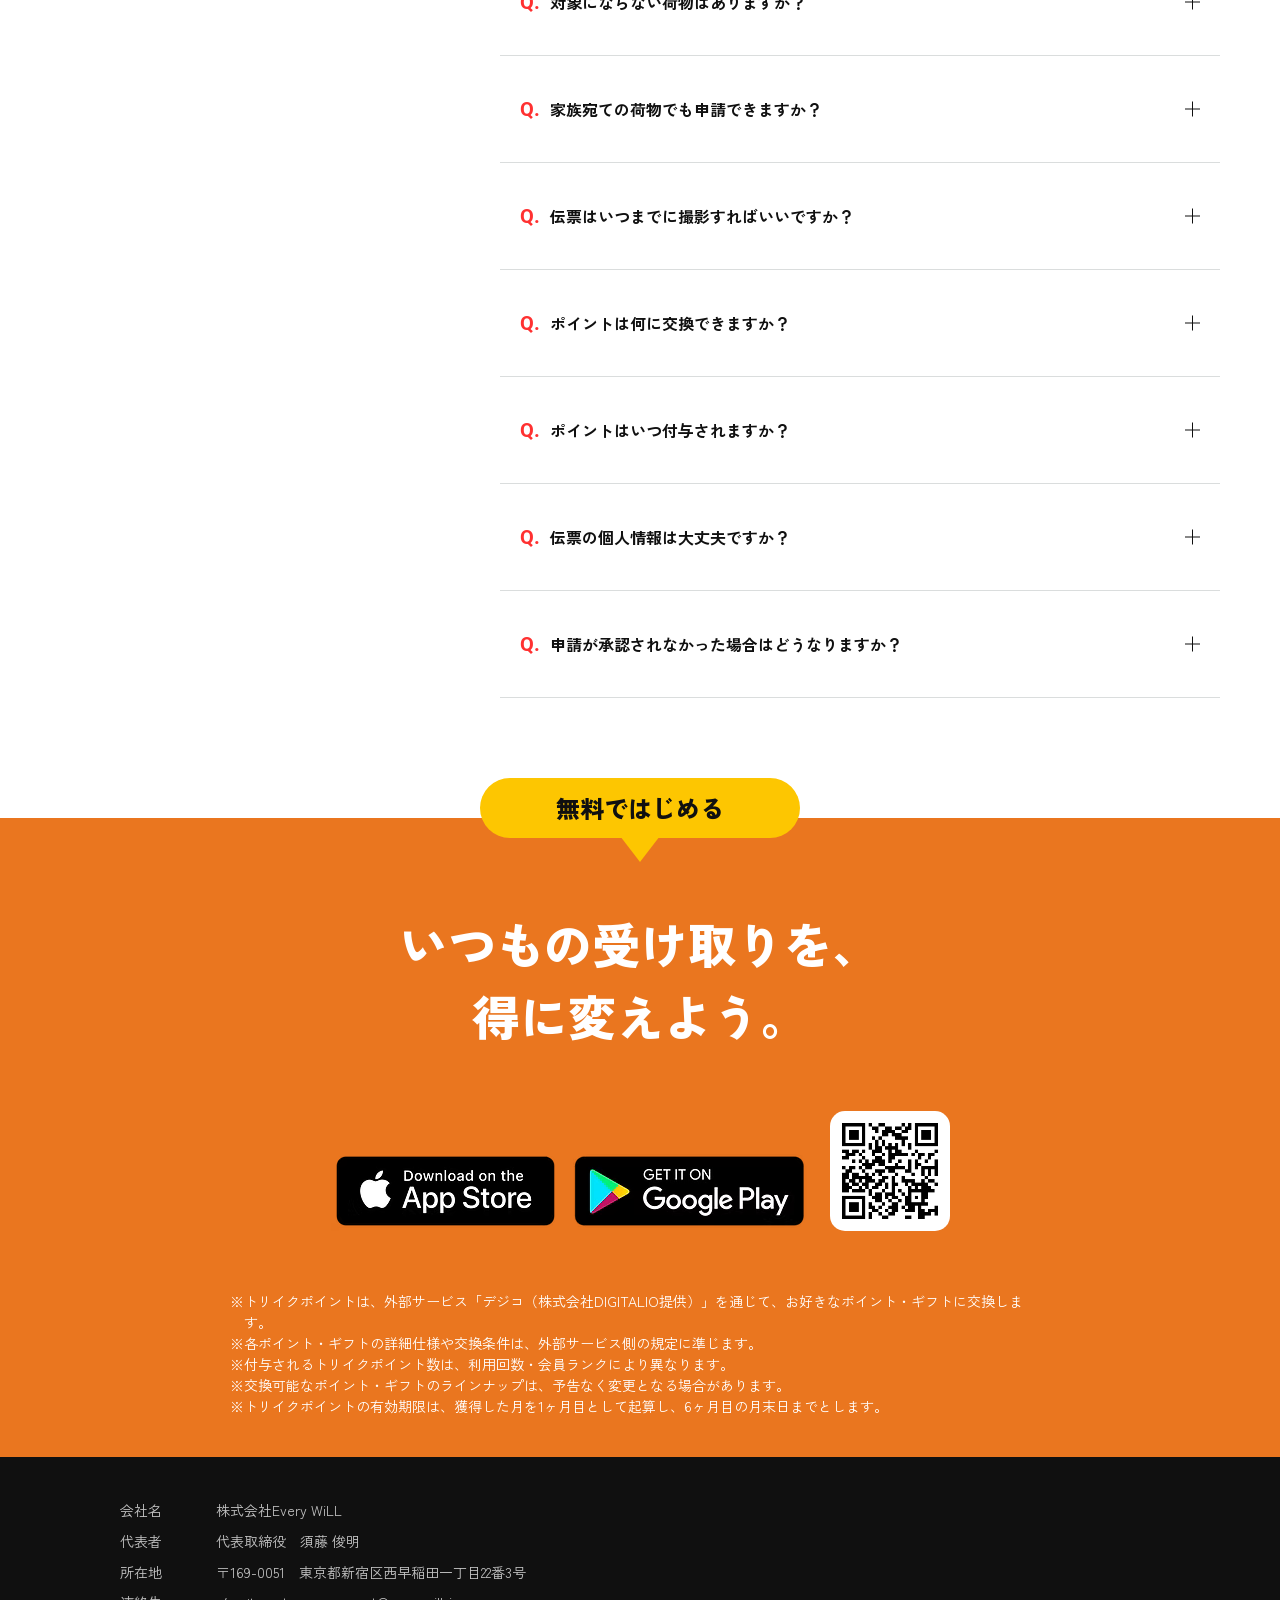
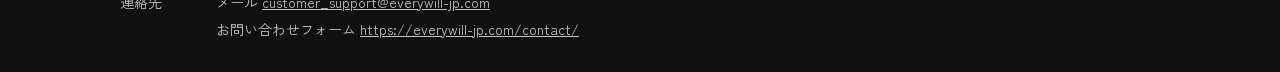
==== commit 5db1a14f: "Update friend banner image in 1.html" ====
--- a/1.html
+++ b/1.html
@@ -119,7 +119,7 @@
           <img src="img/banner-cp2.webp?v=20261002" alt="月間ランキングキャンペーン 「自宅deトリイク」で送り状を撮影してポイントGET！ 上位100名様に最大2,000pt 期間：2026年10月1日〜12月31日まで" width="560" height="280">
         </a>
         <a href="https://toriiku-jp.com/home/friend.html" target="_blank" rel="noopener" class="media__banner">
-          <img src="img/banner-friend.webp?v=20261007" alt="10月紹介キャンペーン 増額中！ 紹介したあなたに200円分、紹介されたお友だちに100円分もらえる！ 期間限定：10月6日〜10月31日" width="560" height="280">
+          <img src="img/banner-friend-2.webp?v=20261007" alt="10月紹介キャンペーン 増額中！ 紹介したあなたに200円分、紹介されたお友だちに100円分もらえる！ 期間限定：10月6日〜10月31日" width="560" height="280">
         </a>
       </div>
 
